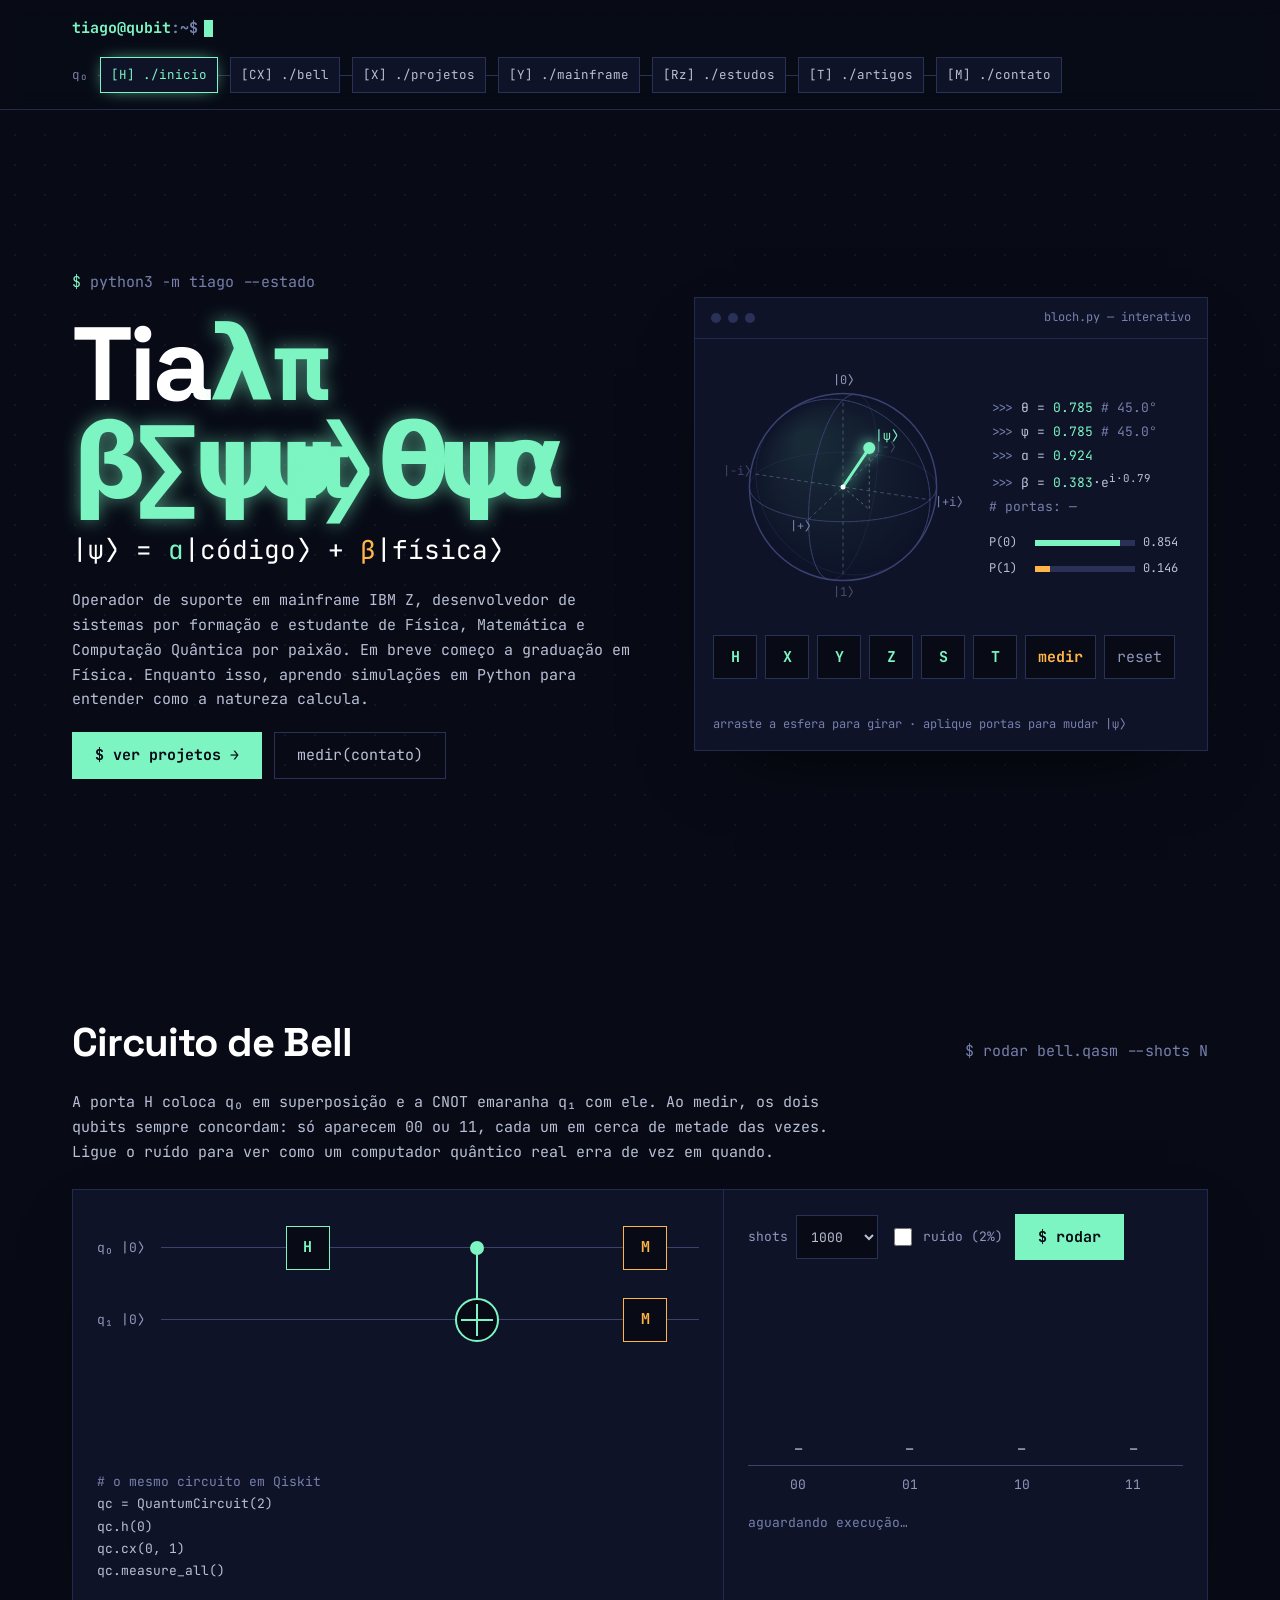
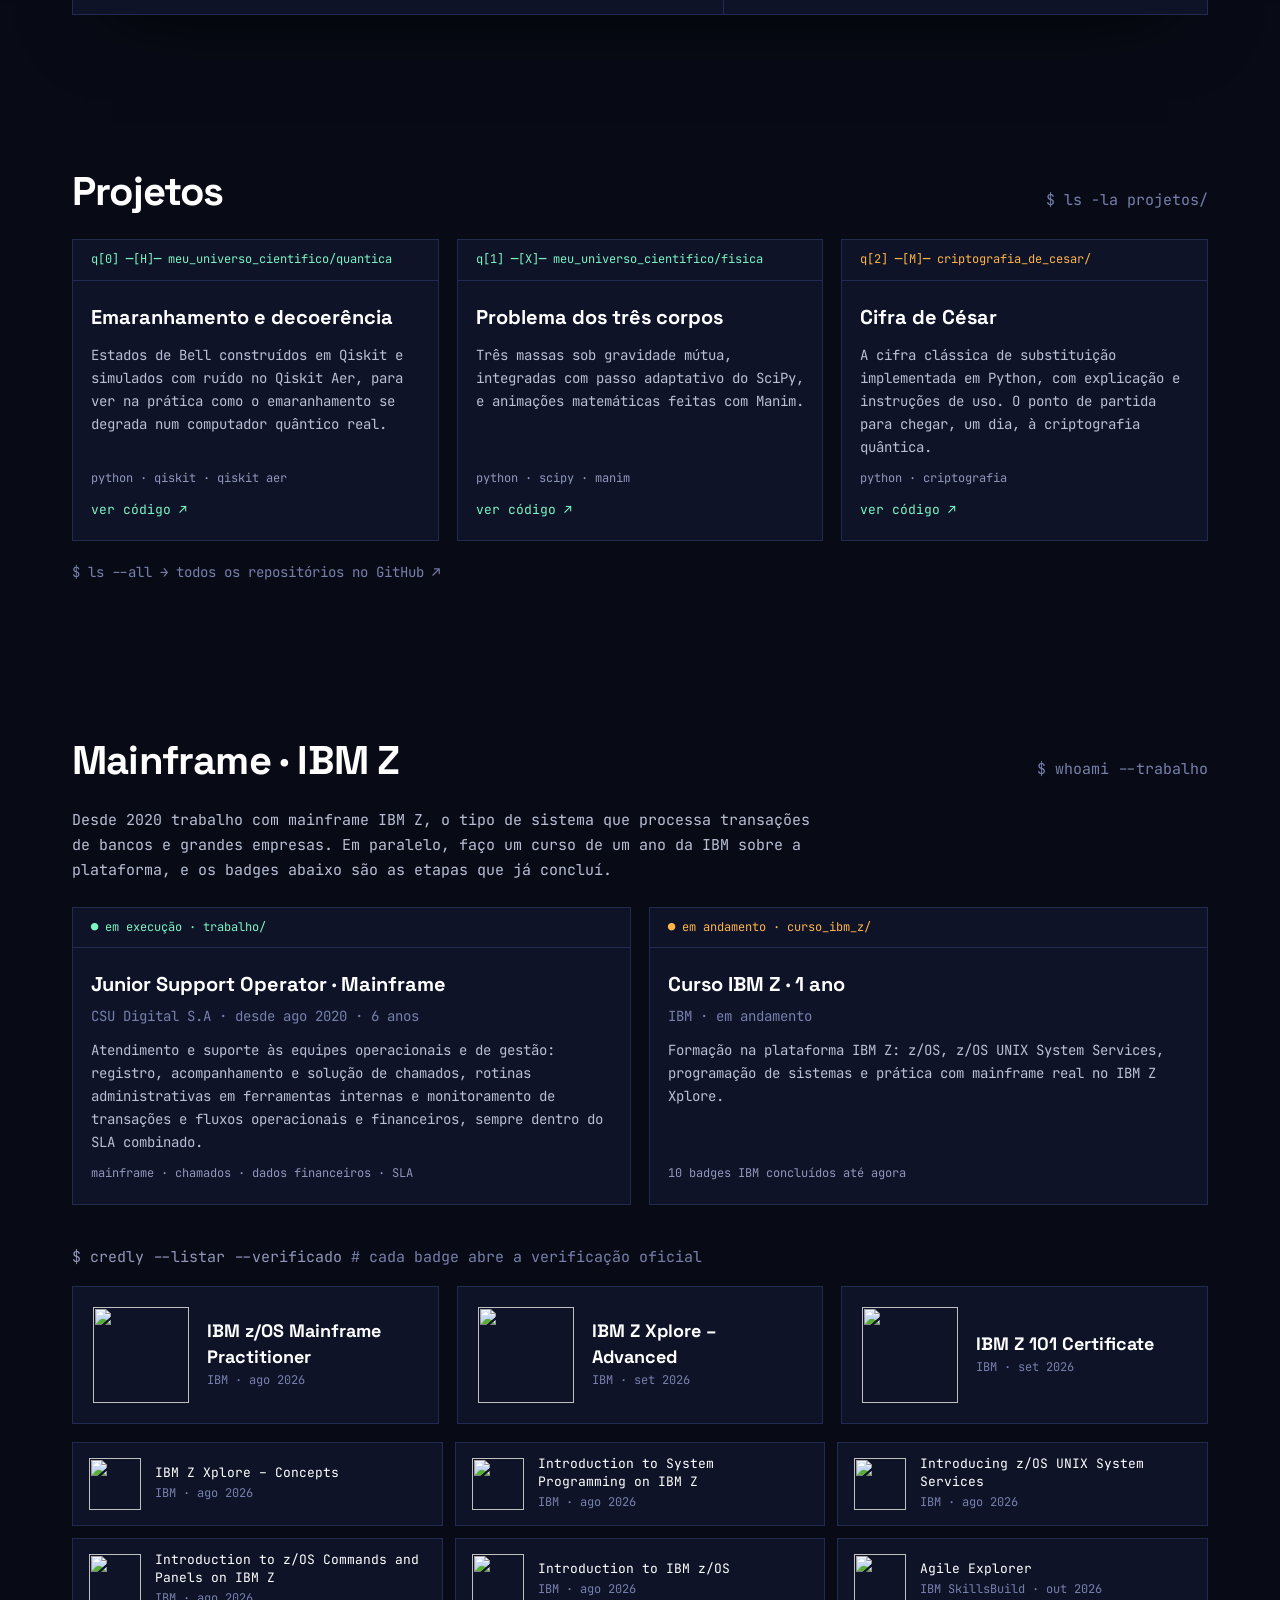
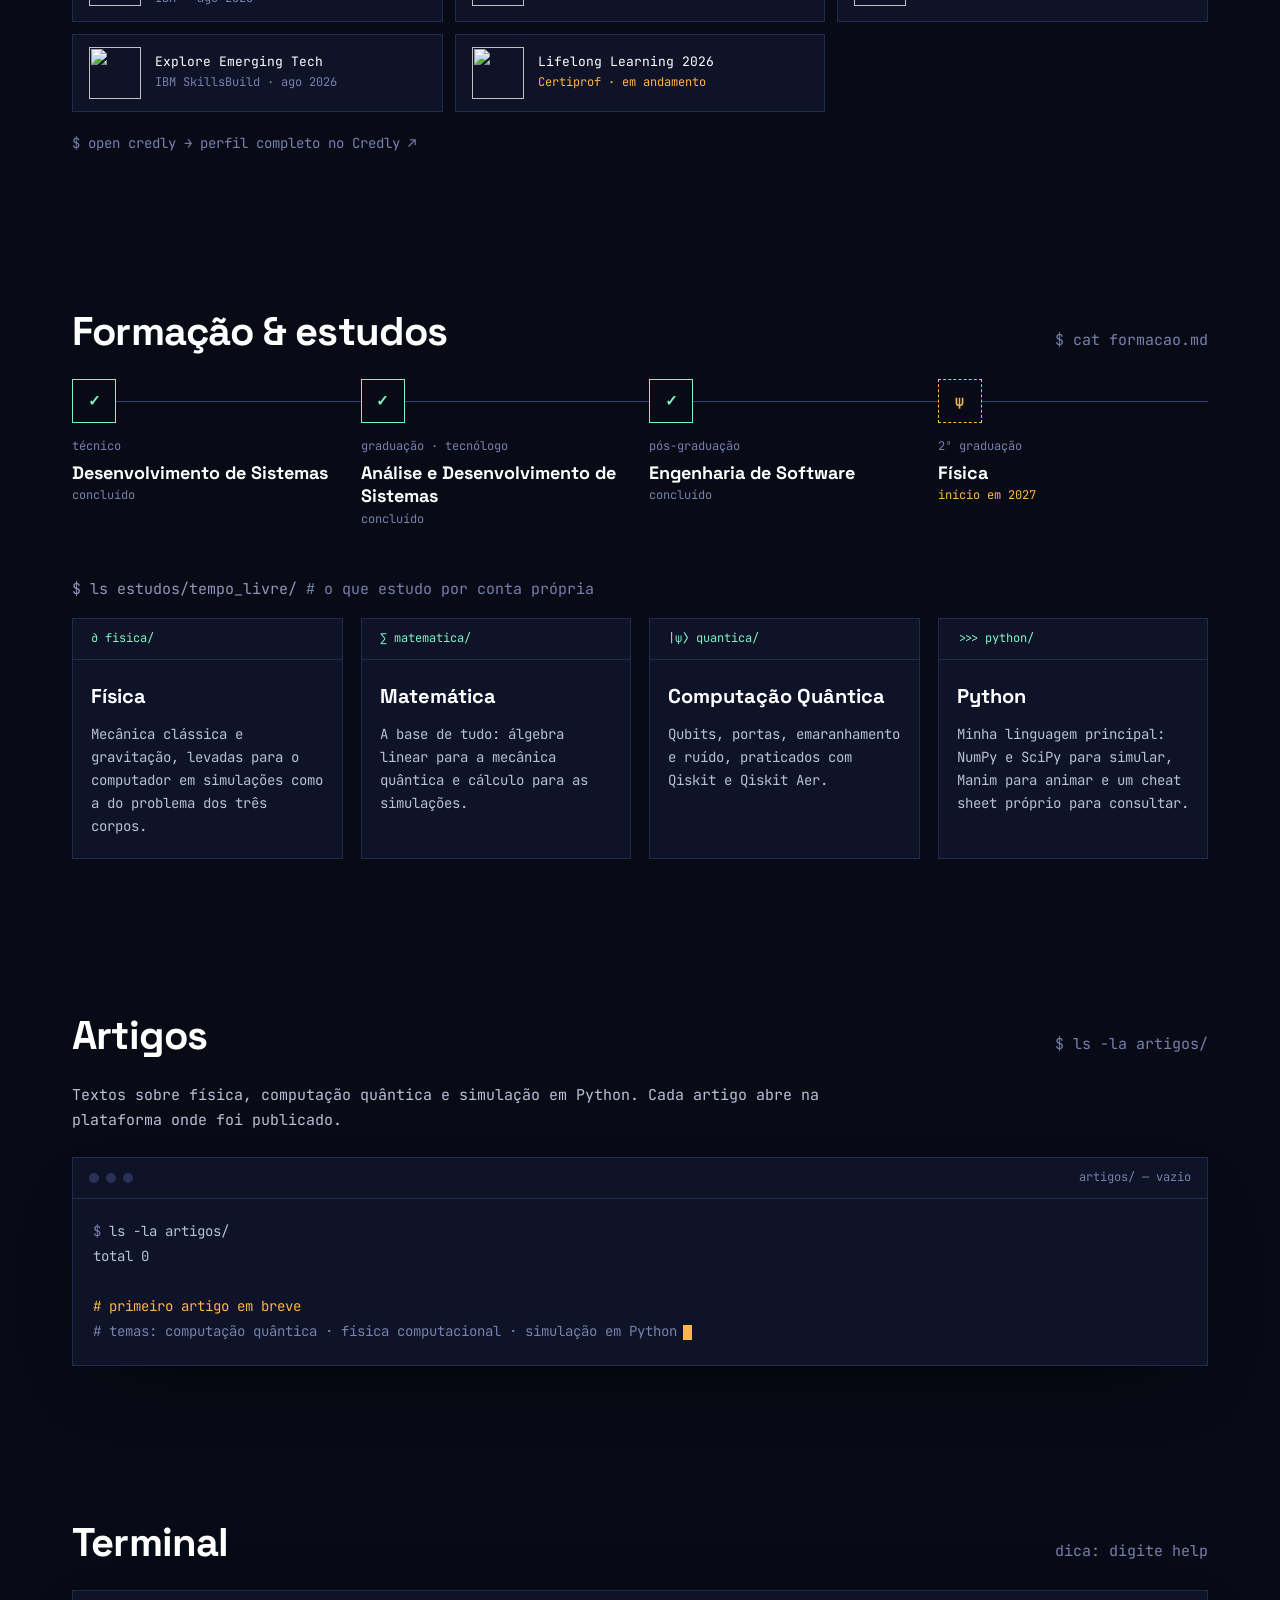
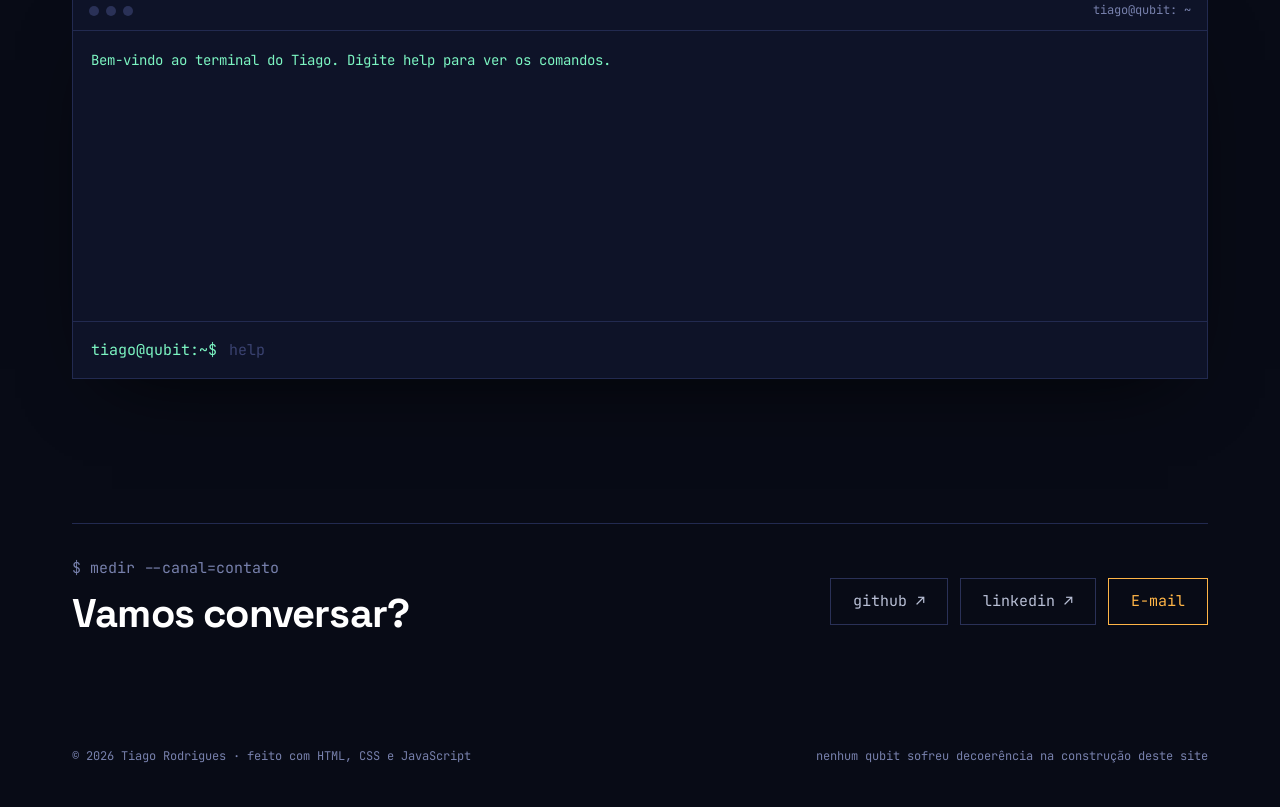
==== index.html @ 6ec6462e "Bagdge Agike Explorer" ====
<!doctype html>
<html lang="pt-BR">
<head>
  <meta charset="utf-8">
  <meta name="viewport" content="width=device-width, initial-scale=1">
  <title>Tiago Rodrigues · Programação × Física × Quântica</title>
  <meta name="description" content="Portfólio de Tiago Rodrigues: programador Python e estudante de Física, Matemática e Computação Quântica.">

  <!-- Ícone da aba do navegador (favicon), feito a partir de Tiago.jpeg -->
  <link rel="icon" type="image/png" sizes="32x32" href="img/icone-32.png">
  <link rel="icon" type="image/png" sizes="192x192" href="img/icone-192.png">
  <link rel="apple-touch-icon" href="img/icone-180.png">

  <!-- Fontes: JetBrains Mono (código) e Space Grotesk (títulos) -->
  <link rel="preconnect" href="https://fonts.googleapis.com">
  <link rel="preconnect" href="https://fonts.gstatic.com" crossorigin>
  <link href="https://fonts.googleapis.com/css2?family=JetBrains+Mono:wght@400;500;700&family=Space+Grotesk:wght@500;700&display=swap" rel="stylesheet">

  <!-- O "?v=5" força o navegador a baixar a versão nova. Suba o número (6, 7...) sempre que mudar o CSS ou algum .js -->
  <link rel="stylesheet" href="style.css?v=5">
</head>
<body>

  <!-- Fundo animado: uma grade de pontos que ondula perto do mouse (desenhado pelo script.js) -->
  <canvas id="fundo" aria-hidden="true"></canvas>

  <!-- ===================== TOPO ===================== -->
  <header class="topo">
    <div class="container topo-inner">
      <a href="#inicio" class="logo" aria-label="Tiago Rodrigues, voltar ao início">
        <span class="usuario">tiago@qubit</span><span class="caminho">:~$</span><span class="cursor" aria-hidden="true"></span>
      </a>

      <!-- O menu é um "fio de qubit" passando por portas quânticas -->
      <nav class="circuito-nav" aria-label="Navegação principal">
        <span class="fio-label" aria-hidden="true">q₀</span>
        <a href="#inicio" class="porta">[H] ./inicio</a>
        <a href="#bell" class="porta">[CX] ./bell</a>
        <a href="#projetos" class="porta">[X] ./projetos</a>
        <a href="#certificacoes" class="porta">[Y] ./mainframe</a>
        <a href="#estudos" class="porta">[Rz] ./estudos</a>
        <a href="#artigos" class="porta">[T] ./artigos</a>
        <a href="#contato" class="porta medida">[M] ./contato</a>
      </nav>
    </div>
  </header>

  <main>

    <!-- ===================== INÍCIO / SOBRE ===================== -->
    <section id="inicio" class="container hero">
      <div class="hero-texto">
        <p class="prompt"><span class="cifrao">$</span> <span id="digitando" data-texto="python3 -m tiago --estado"></span></p>

        <!-- O nome começa "em superposição" e colapsa no nome real.
             Para mudar o nome, troque o texto e o aria-label desta linha (pode ter mais de uma palavra). -->
        <h1 id="nome" class="nome" aria-label="Tiago Rodrigues">Tiago Rodrigues</h1>

        <p class="ket">|ψ⟩ = <span class="c1">α</span>|código⟩ + <span class="c2">β</span>|física⟩</p>

        <p class="intro">
          Operador de suporte em mainframe IBM Z, desenvolvedor de sistemas por formação e estudante
          de Física, Matemática e Computação Quântica por paixão. Em breve começo a graduação em Física.
          Enquanto isso, aprendo simulações em Python para entender como a natureza calcula.
        </p>

        <div class="acoes">
          <a class="btn btn-primario" href="#projetos">$ ver projetos →</a>
          <a class="btn" href="#contato">medir(contato)</a>
        </div>
      </div>

      <!-- Esfera de Bloch interativa -->
      <div class="janela bloch-janela">
        <div class="janela-barra">
          <div class="bolinhas" aria-hidden="true"><span></span><span></span><span></span></div>
          <span>bloch.py — interativo</span>
        </div>

        <div class="bloch-corpo">
          <canvas id="bloch" tabindex="0" role="img"
            aria-label="Esfera de Bloch interativa. Arraste ou use as setas do teclado para girar; use os botões abaixo para aplicar portas quânticas."></canvas>

          <div class="bloch-leitura">
            <pre id="bloch-saida" aria-live="polite"></pre>
            <div class="prob">
              <div class="prob-linha"><span>P(0)</span><div class="prob-barra"><i id="p0-barra"></i></div><span id="p0-txt">—</span></div>
              <div class="prob-linha"><span>P(1)</span><div class="prob-barra"><i id="p1-barra"></i></div><span id="p1-txt">—</span></div>
            </div>
          </div>
        </div>

        <div class="portas" role="group" aria-label="Aplicar porta quântica ao qubit">
          <button class="porta-btn" data-porta="H" title="Hadamard: cria superposição">H</button>
          <button class="porta-btn" data-porta="X" title="Pauli-X: inverte |0⟩ e |1⟩">X</button>
          <button class="porta-btn" data-porta="Y" title="Pauli-Y">Y</button>
          <button class="porta-btn" data-porta="Z" title="Pauli-Z: inverte a fase">Z</button>
          <button class="porta-btn" data-porta="S" title="Porta S: gira a fase em 90°">S</button>
          <button class="porta-btn" data-porta="T" title="Porta T: gira a fase em 45°">T</button>
          <button class="porta-btn medir" id="btn-medir" title="Medir: colapsa em |0⟩ ou |1⟩">medir</button>
          <button class="porta-btn reset" id="btn-reset" title="Voltar para |0⟩">reset</button>
        </div>
        <p class="colapso" id="bloch-colapso" aria-live="polite"></p>
        <p class="dica">arraste a esfera para girar · aplique portas para mudar |ψ⟩</p>
      </div>
    </section>

    <!-- ===================== CIRCUITO DE BELL ===================== -->
    <section id="bell" class="container secao revelar">
      <div class="secao-cabeca">
        <h2>Circuito de Bell</h2>
        <span class="comentario">$ rodar bell.qasm --shots N</span>
      </div>
      <p class="secao-intro">
        A porta H coloca q₀ em superposição e a CNOT emaranha q₁ com ele.
        Ao medir, os dois qubits sempre concordam: só aparecem 00 ou 11, cada um em cerca de metade das vezes.
        Ligue o ruído para ver como um computador quântico real erra de vez em quando.
      </p>

      <div class="janela bell-janela">
        <div class="bell-esq">
          <div class="circuito-scroll">
            <div class="circuito" id="circuito">
              <!-- Cada linha é um qubit. As colunas são: rótulo, fio, porta, fio, porta, fio, medida, fio -->
              <div class="fio">
                <span class="rotulo">q₀ |0⟩</span>
                <span class="linha"></span>
                <span class="gate" style="--t: .3s">H</span>
                <span class="linha"></span>
                <span class="controle" style="--t: .6s" aria-label="controle da CNOT"></span>
                <span class="linha"></span>
                <span class="gate medida" style="--t: .95s">M</span>
                <span class="linha"></span>
                <span class="pulso" aria-hidden="true"></span>
              </div>
              <div class="fio">
                <span class="rotulo">q₁ |0⟩</span>
                <span class="linha"></span>
                <span class="vazio"></span>
                <span class="linha"></span>
                <span class="alvo" style="--t: .6s" aria-label="alvo da CNOT"></span>
                <span class="linha"></span>
                <span class="gate medida" style="--t: .95s">M</span>
                <span class="linha"></span>
                <span class="pulso" aria-hidden="true"></span>
              </div>
            </div>
          </div>
          <pre class="codigo-mini"><span class="p"># o mesmo circuito em Qiskit</span>
qc = QuantumCircuit(2)
qc.h(0)
qc.cx(0, 1)
qc.measure_all()</pre>
        </div>

        <div class="bell-dir">
          <div class="controles">
            <label class="campo">shots
              <select id="shots">
                <option value="100">100</option>
                <option value="1000" selected>1000</option>
                <option value="10000">10000</option>
              </select>
            </label>
            <label class="campo check"><input type="checkbox" id="ruido"> ruído (2%)</label>
            <button id="rodar" class="btn btn-primario">$ rodar</button>
          </div>

          <div class="histograma" aria-label="Histograma dos resultados">
            <div class="barra" data-k="00"><span class="valor">—</span><div class="coluna"></div></div>
            <div class="barra erro" data-k="01"><span class="valor">—</span><div class="coluna"></div></div>
            <div class="barra erro" data-k="10"><span class="valor">—</span><div class="coluna"></div></div>
            <div class="barra" data-k="11"><span class="valor">—</span><div class="coluna"></div></div>
          </div>
          <div class="rotulos" aria-hidden="true"><span>00</span><span>01</span><span>10</span><span>11</span></div>

          <pre class="bell-saida" id="bell-saida" aria-live="polite"><span class="p">aguardando execução…</span></pre>
        </div>
      </div>
    </section>

    <!-- ===================== PROJETOS ===================== -->
    <section id="projetos" class="container secao revelar">
      <div class="secao-cabeca">
        <h2>Projetos</h2>
        <span class="comentario">$ ls -la projetos/</span>
      </div>

      <div class="grade">
        <article class="cartao">
          <div class="cartao-topo">q[0] ─[H]─ meu_universo_cientifico/quantica</div>
          <div class="cartao-corpo">
            <h3>Emaranhamento e decoerência</h3>
            <p>Estados de Bell construídos em Qiskit e simulados com ruído no Qiskit Aer, para ver na prática como o emaranhamento se degrada num computador quântico real.</p>
            <div class="tags">python · qiskit · qiskit aer</div>
            <a class="link-projeto" href="https://github.com/TiagoRodriguesskt/meu_universo_cientifico" target="_blank" rel="noopener">ver código ↗</a>
          </div>
        </article>
        <article class="cartao">
          <div class="cartao-topo">q[1] ─[X]─ meu_universo_cientifico/fisica</div>
          <div class="cartao-corpo">
            <h3>Problema dos três corpos</h3>
            <p>Três massas sob gravidade mútua, integradas com passo adaptativo do SciPy, e animações matemáticas feitas com Manim.</p>
            <div class="tags">python · scipy · manim</div>
            <a class="link-projeto" href="https://github.com/TiagoRodriguesskt/meu_universo_cientifico" target="_blank" rel="noopener">ver código ↗</a>
          </div>
        </article>
        <article class="cartao">
          <div class="cartao-topo medida">q[2] ─[M]─ criptografia_de_cesar/</div>
          <div class="cartao-corpo">
            <h3>Cifra de César</h3>
            <p>A cifra clássica de substituição implementada em Python, com explicação e instruções de uso. O ponto de partida para chegar, um dia, à criptografia quântica.</p>
            <div class="tags">python · criptografia</div>
            <a class="link-projeto" href="https://github.com/TiagoRodriguesskt/criptografia_de_cesar" target="_blank" rel="noopener">ver código ↗</a>
          </div>
        </article>
      </div>
      <p class="mais-projetos"><a href="https://github.com/TiagoRodriguesskt?tab=repositories" target="_blank" rel="noopener">$ ls --all  →  todos os repositórios no GitHub ↗</a></p>
    </section>

    <!-- ===================== MAINFRAME: TRABALHO, CURSO E CERTIFICAÇÕES ===================== -->
    <section id="certificacoes" class="container secao revelar">
      <div class="secao-cabeca">
        <h2>Mainframe · IBM Z</h2>
        <span class="comentario">$ whoami --trabalho</span>
      </div>
      <p class="secao-intro">
        Desde 2020 trabalho com mainframe IBM Z, o tipo de sistema que processa transações de bancos e grandes empresas.
        Em paralelo, faço um curso de um ano da IBM sobre a plataforma, e os badges abaixo são as etapas que já concluí.
      </p>

      <!-- Experiência atual e curso -->
      <div class="trabalho">
        <article class="cartao">
          <div class="cartao-topo">● em execução · trabalho/</div>
          <div class="cartao-corpo">
            <h3>Junior Support Operator · Mainframe</h3>
            <!-- O tempo de casa é calculado sozinho pelo script.js a partir de data-desde -->
            <p class="cert-info">CSU Digital S.A · desde ago 2020<span class="tempo-casa" data-desde="2020-08"></span></p>
            <p>Atendimento e suporte às equipes operacionais e de gestão: registro, acompanhamento e solução de chamados,
              rotinas administrativas em ferramentas internas e monitoramento de transações e fluxos operacionais e financeiros,
              sempre dentro do SLA combinado.</p>
            <div class="tags">mainframe · chamados · dados financeiros · SLA</div>
          </div>
        </article>
        <article class="cartao">
          <div class="cartao-topo medida">● em andamento · curso_ibm_z/</div>
          <div class="cartao-corpo">
            <h3>Curso IBM Z · 1 ano</h3>
            <p class="cert-info">IBM · em andamento</p>
            <p>Formação na plataforma IBM Z: z/OS, z/OS UNIX System Services, programação de sistemas e prática com mainframe real no IBM Z Xplore.</p>
            <div class="tags">10 badges IBM concluídos até agora</div>
          </div>
        </article>
      </div>

      <p class="subtitulo-certs">$ credly --listar --verificado <span class="p"># cada badge abre a verificação oficial</span></p>

      <!-- Os três principais, em destaque -->
      <div class="certs-destaque">
        <a class="cert cert-grande" href="https://www.credly.com/badges/74f652c9-28e4-44cb-8482-97cf418e15de" target="_blank" rel="noopener">
          <img src="https://images.credly.com/images/3c94ec71-118c-48c0-8ffd-58af4fb5bc12/IBM_Certificate_-_zOS_Mainframe_Practitioner.png" alt="" width="96" height="96" loading="lazy">
          <span class="cert-texto">
            <span class="cert-nome">IBM z/OS Mainframe Practitioner</span>
            <span class="cert-info">IBM · ago 2026</span>
          </span>
        </a>
        <a class="cert cert-grande" href="https://www.credly.com/badges/24d3e81d-91b2-4804-b36f-99b4ed5b8028" target="_blank" rel="noopener">
          <img src="https://images.credly.com/images/9dde9b48-6cec-4bc4-ab33-ffeac5c681c3/image.png" alt="" width="96" height="96" loading="lazy">
          <span class="cert-texto">
            <span class="cert-nome">IBM Z Xplore – Advanced</span>
            <span class="cert-info">IBM · set 2026</span>
          </span>
        </a>
        <a class="cert cert-grande" href="https://www.credly.com/badges/bd32d07b-ea5f-434b-98d3-a2bb422480fd" target="_blank" rel="noopener">
          <img src="https://images.credly.com/images/22acc75c-8099-4403-a558-89478ae937cc/IBM_20Z_20101_20Professional_20Certificate.png" alt="" width="96" height="96" loading="lazy">
          <span class="cert-texto">
            <span class="cert-nome">IBM Z 101 Certificate</span>
            <span class="cert-info">IBM · set 2026</span>
          </span>
        </a>
      </div>

      <!-- Os demais, em formato compacto -->
      <div class="certs-lista">
        <a class="cert" href="https://www.credly.com/badges/c353835b-0a8e-44a2-a3b6-5e7237c2a65e" target="_blank" rel="noopener">
          <img src="https://images.credly.com/images/0f3e4162-ab6b-457c-8c0d-835a14680666/image.png" alt="" width="52" height="52" loading="lazy">
          <span class="cert-texto"><span class="cert-nome">IBM Z Xplore – Concepts</span><span class="cert-info">IBM · ago 2026</span></span>
        </a>
        <a class="cert" href="https://www.credly.com/badges/bab742b8-7f63-4640-97d0-5e9502c3e470" target="_blank" rel="noopener">
          <img src="https://images.credly.com/images/067d8a35-4668-4f66-a6e2-e77ecb857da9/image.png" alt="" width="52" height="52" loading="lazy">
          <span class="cert-texto"><span class="cert-nome">Introduction to System Programming on IBM Z</span><span class="cert-info">IBM · ago 2026</span></span>
        </a>
        <a class="cert" href="https://www.credly.com/badges/ff859235-b513-46f2-9f09-2d1ff9b5d9d9" target="_blank" rel="noopener">
          <img src="https://images.credly.com/images/3b863758-8c39-4b26-8a84-12a958ae2ff4/image.png" alt="" width="52" height="52" loading="lazy">
          <span class="cert-texto"><span class="cert-nome">Introducing z/OS UNIX System Services</span><span class="cert-info">IBM · ago 2026</span></span>
        </a>
        <a class="cert" href="https://www.credly.com/badges/9561670a-125a-41cd-a893-30dd6046b777" target="_blank" rel="noopener">
          <img src="https://images.credly.com/images/c29eff7b-eeab-43f8-8ef7-d7943cf65dcd/image.png" alt="" width="52" height="52" loading="lazy">
          <span class="cert-texto"><span class="cert-nome">Introduction to z/OS Commands and Panels on IBM Z</span><span class="cert-info">IBM · ago 2026</span></span>
        </a>
        <a class="cert" href="https://www.credly.com/badges/2311e1ea-5290-42ce-a82a-d79654c05ae3" target="_blank" rel="noopener">
          <img src="https://images.credly.com/images/7bfcd4c3-3b81-41db-8396-12037b44fae7/image.png" alt="" width="52" height="52" loading="lazy">
          <span class="cert-texto"><span class="cert-nome">Introduction to IBM z/OS</span><span class="cert-info">IBM · ago 2026</span></span>
        </a>
        <a class="cert" href="https://www.credly.com/badges/55c95cf2-39e3-4d6a-9264-0392304298b8" target="_blank" rel="noopener">
          <img src="https://images.credly.com/images/3b7846e2-bdbd-4ed6-8543-182f47502190/image.png" alt="" width="52" height="52" loading="lazy">
          <span class="cert-texto"><span class="cert-nome">Agile Explorer</span><span class="cert-info">IBM SkillsBuild · out 2026</span></span>
        </a>
        <a class="cert" href="https://www.credly.com/badges/3806060d-910d-408a-9ab9-74109721594d" target="_blank" rel="noopener">
          <img src="https://images.credly.com/images/cfd8fce1-08b2-4d7b-97e1-f54a48adacaf/Explore_20Emerging_20Tech_201.png" alt="" width="52" height="52" loading="lazy">
          <span class="cert-texto"><span class="cert-nome">Explore Emerging Tech</span><span class="cert-info">IBM SkillsBuild · ago 2026</span></span>
        </a>
        <a class="cert" href="https://www.credly.com/badges/a676e343-b91a-4387-a344-15dd038f9f1b" target="_blank" rel="noopener">
          <img src="https://images.credly.com/images/5e2afabf-62f3-48ae-bbed-7e57c2e78c6a/blob" alt="" width="52" height="52" loading="lazy">
          <span class="cert-texto"><span class="cert-nome">Lifelong Learning 2026</span><span class="cert-info m">Certiprof · em andamento</span></span>
        </a>
      </div>

      <p class="mais-projetos"><a href="https://www.credly.com/users/tiago-r-c-goncalves" target="_blank" rel="noopener">$ open credly  →  perfil completo no Credly ↗</a></p>
    </section>

    <!-- ===================== ESTUDOS ===================== -->
    <section id="estudos" class="container secao revelar">
      <div class="secao-cabeca">
        <h2>Formação &amp; estudos</h2>
        <span class="comentario">$ cat formacao.md</span>
      </div>

      <!-- Linha do tempo da formação, desenhada como um fio de qubit -->
      <ol class="formacao">
        <li class="etapa">
          <span class="no" aria-hidden="true">✓</span>
          <span class="etapa-tipo">técnico</span>
          <h3>Desenvolvimento de Sistemas</h3>
          <p class="cert-info">concluído</p>
        </li>
        <li class="etapa">
          <span class="no" aria-hidden="true">✓</span>
          <span class="etapa-tipo">graduação · tecnólogo</span>
          <h3>Análise e Desenvolvimento de Sistemas</h3>
          <p class="cert-info">concluído</p>
        </li>
        <li class="etapa">
          <span class="no" aria-hidden="true">✓</span>
          <span class="etapa-tipo">pós-graduação</span>
          <h3>Engenharia de Software</h3>
          <p class="cert-info">concluído</p>
        </li>
        <li class="etapa futura">
          <span class="no" aria-hidden="true">ψ</span>
          <span class="etapa-tipo">2ª graduação</span>
          <h3>Física</h3>
          <p class="cert-info m">início em 2027</p>
        </li>
      </ol>

      <p class="subtitulo-certs">$ ls estudos/tempo_livre/ <span class="p"># o que estudo por conta própria</span></p>
      <div class="grade grade-4">
        <article class="cartao">
          <div class="cartao-topo">∂ fisica/</div>
          <div class="cartao-corpo">
            <h3>Física</h3>
            <p>Mecânica clássica e gravitação, levadas para o computador em simulações como a do problema dos três corpos.</p>
          </div>
        </article>
        <article class="cartao">
          <div class="cartao-topo">∑ matematica/</div>
          <div class="cartao-corpo">
            <h3>Matemática</h3>
            <p>A base de tudo: álgebra linear para a mecânica quântica e cálculo para as simulações.</p>
          </div>
        </article>
        <article class="cartao">
          <div class="cartao-topo">|ψ⟩ quantica/</div>
          <div class="cartao-corpo">
            <h3>Computação Quântica</h3>
            <p>Qubits, portas, emaranhamento e ruído, praticados com Qiskit e Qiskit Aer.</p>
          </div>
        </article>
        <article class="cartao">
          <div class="cartao-topo">&gt;&gt;&gt; python/</div>
          <div class="cartao-corpo">
            <h3>Python</h3>
            <p>Minha linguagem principal: NumPy e SciPy para simular, Manim para animar e um cheat sheet próprio para consultar.</p>
          </div>
        </article>
      </div>
    </section>

    <!-- ===================== ARTIGOS ===================== -->
    <!-- Os cartões são montados pelo script.js a partir da lista em artigos.js -->
    <section id="artigos" class="container secao revelar">
      <div class="secao-cabeca">
        <h2>Artigos</h2>
        <span class="comentario">$ ls -la artigos/</span>
      </div>
      <p class="secao-intro">
        Textos sobre física, computação quântica e simulação em Python.
        Cada artigo abre na plataforma onde foi publicado.
      </p>
      <div id="lista-artigos" class="artigos" aria-live="polite"></div>
      <p class="mais-projetos" id="perfil-academico" hidden></p>
    </section>

    <!-- ===================== TERMINAL (easter egg) ===================== -->
    <section id="terminal" class="container secao revelar">
      <div class="secao-cabeca">
        <h2>Terminal</h2>
        <span class="comentario">dica: digite help</span>
      </div>
      <div class="janela">
        <div class="janela-barra">
          <div class="bolinhas" aria-hidden="true"><span></span><span></span><span></span></div>
          <span>tiago@qubit: ~</span>
        </div>
        <div class="terminal-corpo" id="term-saida" aria-live="polite"></div>
        <form class="terminal-linha" id="term-form" autocomplete="off">
          <label for="term-entrada">tiago@qubit:~$</label>
          <input id="term-entrada" type="text" spellcheck="false" placeholder="help">
        </form>
      </div>
    </section>

    <!-- ===================== CONTATO ===================== -->
    <section id="contato" class="container secao revelar">
      <div class="contato">
        <div>
          <p class="comentario">$ medir --canal=contato</p>
          <h2>Vamos conversar?</h2>
        </div>
        <!-- Troque pelos seus links -->
        <div class="contato-links">
          <a class="btn" href="https://github.com/TiagoRodriguesskt" target="_blank" rel="noopener">github ↗</a>
          <a class="btn" href="https://www.linkedin.com/in/tiago-rodrigues-0b5417124/" target="_blank" rel="noopener">linkedin ↗</a>
          <a class="btn btn-medida" href="mailto:tiagorodriguesskt@gmail.com">E-mail</a>
        </div>
      </div>
    </section>
  </main>

  <footer class="container rodape">
    <span>© <span id="ano">2026</span> Tiago Rodrigues · feito com HTML, CSS e JavaScript</span>
    <span>nenhum qubit sofreu decoerência na construção deste site</span>
  </footer>

  <script src="artigos.js?v=5"></script>
  <script src="script.js?v=5"></script>
</body>
</html>
---- style.css ----
/* =========================================================
   Portfólio do Tiago — estilos
   1) variáveis   2) base         3) topo e menu
   4) início      5) janelas      6) esfera de Bloch
   7) Bell        8) cartões      9) terminal
   10) contato    11) animações   12) celular
   13) movimento reduzido
   ========================================================= */

/* ---------- 1) VARIÁVEIS: mude as cores do site todo aqui ---------- */
:root {
  --fundo: #080B16;
  --painel: #0E1328;
  --borda: #222A50;
  --fio: #2A3157;
  --fio-claro: #3A4270;
  --texto: #B9C0D6;
  --forte: #FFFFFF;
  --suave: #9097BA;
  --apagado: #7780AC;
  --a1: #7CF5C2;   /* cor do "código" */
  --a2: #FFB547;   /* cor da "medição" */
  --erro: #FF8FA3;

  --mono: 'JetBrains Mono', ui-monospace, SFMono-Regular, Menlo, monospace;
  --titulo: 'Space Grotesk', system-ui, sans-serif;
  --largura: 1200px;
}

/* ---------- 2) BASE ---------- */
*, *::before, *::after { box-sizing: border-box; }

html { scroll-behavior: smooth; }

body {
  margin: 0;
  background: var(--fundo);
  color: var(--texto);
  font-family: var(--mono);
  font-size: 15px;
  line-height: 1.65;
  -webkit-font-smoothing: antialiased;
}

a { color: inherit; }
::selection { background: var(--a1); color: var(--fundo); }
:focus-visible { outline: 2px solid var(--a1); outline-offset: 3px; }

/* O canvas do fundo fica atrás de tudo e não bloqueia cliques */
#fundo {
  position: fixed;
  inset: 0;
  width: 100%;
  height: 100%;
  z-index: -1;
  pointer-events: none;
}

.container {
  max-width: var(--largura);
  margin: 0 auto;
  padding-inline: 32px;
}

/* Compensa o topo fixo quando um link leva até uma seção */
section[id] { scroll-margin-top: 84px; }

.p { color: var(--apagado); }
.v { color: var(--a1); }
.m { color: var(--a2); }

/* ---------- 3) TOPO E MENU ---------- */
.topo {
  position: sticky;
  top: 0;
  z-index: 10;
  background: rgba(8, 11, 22, 0.82);
  backdrop-filter: blur(10px);
  -webkit-backdrop-filter: blur(10px);
  border-bottom: 1px solid var(--borda);
}

.topo-inner {
  display: flex;
  flex-wrap: wrap;
  justify-content: space-between;
  align-items: center;
  gap: 16px;
  padding-block: 16px;
}

.logo {
  display: flex;
  align-items: center;
  font-weight: 700;
  text-decoration: none;
}
.logo .usuario { color: var(--a1); }
.logo .caminho { color: var(--apagado); }

.cursor {
  display: inline-block;
  width: 9px;
  height: 1.15em;
  margin-left: 6px;
  background: var(--a1);
  animation: piscar-cursor 1.1s steps(1) infinite;
}

/* O "fio" do qubit passa por trás das portas */
.circuito-nav {
  position: relative;
  display: flex;
  flex-wrap: wrap;
  align-items: center;
  gap: 12px;
  font-size: 12.5px;
}
.circuito-nav::before {
  content: "";
  position: absolute;
  left: 26px;
  right: 0;
  top: 50%;
  height: 1px;
  background: var(--fio);
}
.fio-label { color: var(--apagado); }

.porta {
  position: relative;
  padding: 7px 10px;
  border: 1px solid var(--fio);
  background: var(--painel);
  text-decoration: none;
  transition: border-color .2s, color .2s, box-shadow .2s;
}
.porta:hover,
.porta.ativa {
  border-color: var(--a1);
  color: var(--a1);
  box-shadow: 0 0 18px -6px var(--a1);
}
.porta.medida:hover,
.porta.medida.ativa {
  border-color: var(--a2);
  color: var(--a2);
  box-shadow: 0 0 18px -6px var(--a2);
}

/* ---------- 4) INÍCIO ---------- */
.hero {
  display: flex;
  flex-wrap: wrap;
  align-items: center;
  gap: 48px;
  min-height: calc(100vh - 72px);
  padding-block: 64px;
}

.hero-texto {
  flex: 1 1 500px;
  min-width: 0;
  display: flex;
  flex-direction: column;
  gap: 20px;
}

.prompt {
  margin: 0;
  min-height: 1.65em;
  color: var(--apagado);
}
.prompt .cifrao { color: var(--a1); }

.nome {
  margin: 0;
  font-family: var(--titulo);
  font-size: clamp(54px, 8.5vw, 104px);
  line-height: .95;
  letter-spacing: -0.04em;
  color: var(--forte);
  cursor: default;
}
.nome .palavra { display: inline-block; white-space: nowrap; }
.nome .palavra span {
  display: inline-block;
  text-align: center;
  transition: color .15s;
}
.nome .instavel {
  color: var(--a1);
  text-shadow: 0 0 18px rgba(124, 245, 194, .55);
}

.ket {
  margin: 0;
  font-size: clamp(18px, 2.4vw, 26px);
  line-height: 1.4;
  color: var(--forte);
}
.ket .c1 { color: var(--a1); }
.ket .c2 { color: var(--a2); }

.intro { margin: 0; max-width: 560px; }

.acoes { display: flex; flex-wrap: wrap; gap: 12px; }

.btn {
  display: inline-flex;
  align-items: center;
  justify-content: center;
  min-height: 44px;
  padding: 10px 22px;
  font: inherit;
  color: var(--texto);
  background: transparent;
  border: 1px solid var(--fio);
  text-decoration: none;
  cursor: pointer;
  transition: transform .15s, box-shadow .2s, border-color .2s, color .2s;
}
.btn:hover { border-color: var(--a1); color: var(--forte); }

.btn-primario {
  background: var(--a1);
  border-color: var(--a1);
  color: var(--fundo);
  font-weight: 700;
}
.btn-primario:hover {
  color: var(--fundo);
  transform: translateY(-1px);
  box-shadow: 0 0 28px -6px var(--a1);
}
.btn-medida { color: var(--a2); border-color: var(--a2); }
.btn-medida:hover { color: var(--a2); border-color: var(--a2); box-shadow: 0 0 24px -8px var(--a2); }
.btn:disabled { opacity: .55; cursor: wait; transform: none; box-shadow: none; }

/* ---------- 5) JANELAS (estilo terminal) ---------- */
.janela {
  background: var(--painel);
  border: 1px solid var(--borda);
  box-shadow: 0 30px 80px -40px rgba(0, 0, 0, .9);
}

.janela-barra {
  display: flex;
  justify-content: space-between;
  align-items: center;
  gap: 12px;
  padding: 10px 16px;
  border-bottom: 1px solid var(--borda);
  font-size: 12px;
  color: var(--apagado);
}
.bolinhas { display: flex; gap: 7px; }
.bolinhas span { width: 10px; height: 10px; border-radius: 50%; background: var(--fio); }

/* ---------- 6) ESFERA DE BLOCH ---------- */
.bloch-janela { flex: 1 1 440px; min-width: 0; }

.bloch-corpo {
  display: flex;
  flex-wrap: wrap;
  align-items: center;
  gap: 16px;
  padding: 18px;
}

#bloch {
  flex: 0 0 auto;
  width: 260px;
  max-width: 100%;
  aspect-ratio: 1;
  cursor: grab;
  touch-action: none;
}
#bloch:active { cursor: grabbing; }

.bloch-leitura {
  flex: 1 1 190px;
  min-width: 0;
  display: flex;
  flex-direction: column;
  gap: 14px;
}
.bloch-leitura pre {
  margin: 0;
  font: inherit;
  font-size: 13px;
  line-height: 1.85;
  white-space: pre-wrap;
}

.prob { display: flex; flex-direction: column; gap: 6px; font-size: 12px; }
.prob-linha {
  display: grid;
  grid-template-columns: 38px 1fr 46px;
  align-items: center;
  gap: 8px;
}
.prob-barra { height: 6px; background: var(--fio); overflow: hidden; }
.prob-barra i { display: block; height: 100%; width: 0; background: var(--a1); }
.prob-linha:last-child .prob-barra i { background: var(--a2); }

.portas { display: flex; flex-wrap: wrap; gap: 8px; padding: 0 18px; }

.porta-btn {
  min-width: 44px;
  min-height: 44px;
  padding: 0 12px;
  font: inherit;
  font-weight: 700;
  color: var(--a1);
  background: var(--fundo);
  border: 1px solid var(--fio);
  cursor: pointer;
  transition: border-color .2s, box-shadow .2s, transform .1s;
}
.porta-btn:hover { border-color: currentColor; box-shadow: 0 0 16px -4px currentColor; }
.porta-btn:active { transform: scale(.95); }
.porta-btn.medir { color: var(--a2); }
.porta-btn.reset { color: var(--suave); font-weight: 400; }

.colapso {
  min-height: 1.65em;
  margin: 10px 18px 0;
  font-size: 13px;
  color: var(--a2);
  opacity: 0;
  transition: opacity .3s;
}
.colapso.mostrar { opacity: 1; }

.dica { margin: 4px 18px 16px; font-size: 12px; color: var(--apagado); }

/* ---------- 7) CIRCUITO DE BELL ---------- */
.secao { padding-block: 72px; }

.secao-cabeca {
  display: flex;
  flex-wrap: wrap;
  justify-content: space-between;
  align-items: baseline;
  gap: 12px;
  margin-bottom: 14px;
}
.secao h2 {
  margin: 0;
  font-family: var(--titulo);
  font-size: clamp(28px, 4vw, 40px);
  letter-spacing: -0.02em;
  color: var(--forte);
}
.comentario { margin: 0; color: var(--apagado); }
.secao-intro { margin: 0 0 24px; max-width: 760px; }

.bell-janela {
  display: grid;
  grid-template-columns: minmax(0, 1.35fr) minmax(0, 1fr);
}

.bell-esq {
  min-width: 0;
  display: flex;
  flex-direction: column;
  justify-content: space-between;
  gap: 28px;
  padding: 32px 24px;
  border-right: 1px solid var(--borda);
}

.circuito-scroll { overflow-x: auto; padding-block: 4px; }

.circuito {
  min-width: 500px;
  display: flex;
  flex-direction: column;
  gap: 28px;
}

/* Cada qubit é uma linha de grade: todas as colunas se alinham */
.fio {
  position: relative;
  display: grid;
  grid-template-columns: 64px 1fr 44px 1fr 44px 1fr 44px 32px;
  align-items: center;
}
.fio .linha { height: 1px; background: var(--fio-claro); }
.rotulo { font-size: 13px; color: var(--suave); }

.gate {
  position: relative;
  z-index: 1;
  width: 44px;
  height: 44px;
  display: flex;
  align-items: center;
  justify-content: center;
  font-weight: 700;
  color: var(--a1);
  background: var(--fundo);
  border: 1px solid var(--a1);
}
.gate.medida { color: var(--a2); border-color: var(--a2); }

/* Espaço vazio que ainda mostra o fio passando */
.vazio,
.controle {
  width: 44px;
  height: 44px;
  background: linear-gradient(var(--fio-claro), var(--fio-claro)) center / 100% 1px no-repeat;
}

/* Ponto de controle da CNOT, com a linha vertical descendo até o alvo */
.controle {
  position: relative;
  display: flex;
  align-items: center;
  justify-content: center;
}
.controle::before {
  content: "";
  width: 14px;
  height: 14px;
  border-radius: 50%;
  background: var(--a1);
}
.controle::after {
  content: "";
  position: absolute;
  left: 50%;
  top: 50%;
  width: 2px;
  height: 72px; /* metade da porta + espaço entre linhas + metade da porta */
  transform: translateX(-1px);
  background: var(--a1);
}

/* Alvo da CNOT: o símbolo ⊕ */
.alvo {
  position: relative;
  z-index: 1;
  width: 44px;
  height: 44px;
  border: 2px solid var(--a1);
  border-radius: 50%;
  background: var(--fundo);
}
.alvo::before,
.alvo::after { content: ""; position: absolute; background: var(--a1); }
.alvo::before { left: 50%; top: 4px; bottom: 4px; width: 2px; transform: translateX(-1px); }
.alvo::after { top: 50%; left: 4px; right: 4px; height: 2px; transform: translateY(-1px); }

/* Pulso de luz que percorre os fios quando o circuito roda */
.pulso {
  position: absolute;
  top: 50%;
  left: 64px;
  z-index: 2;
  width: 10px;
  height: 10px;
  margin-top: -5px;
  border-radius: 50%;
  background: var(--forte);
  box-shadow: 0 0 12px 3px var(--a1);
  opacity: 0;
  pointer-events: none;
}
.circuito.rodando .pulso { animation: viajar 1.2s cubic-bezier(.5, 0, .5, 1) forwards; }
.circuito.rodando .gate,
.circuito.rodando .alvo { animation: acender .5s ease var(--t, 0s); }
.circuito.rodando .gate.medida { animation-name: acender-medida; }

.codigo-mini {
  margin: 0;
  font: inherit;
  font-size: 13px;
  line-height: 1.7;
  color: var(--texto);
}

.bell-dir {
  min-width: 0;
  display: flex;
  flex-direction: column;
  gap: 16px;
  padding: 24px;
}

.controles { display: flex; flex-wrap: wrap; align-items: center; gap: 12px; }
.campo { display: flex; align-items: center; gap: 8px; font-size: 13px; color: var(--suave); }
.check { cursor: pointer; }
.check input { width: 18px; height: 18px; accent-color: var(--a2); cursor: pointer; }

select {
  min-height: 44px;
  padding: 0 10px;
  font: inherit;
  color: var(--texto);
  background: var(--fundo);
  border: 1px solid var(--fio);
}

.histograma {
  display: grid;
  grid-template-columns: repeat(4, minmax(0, 1fr));
  align-items: end;
  gap: 12px;
  height: 190px;
  border-bottom: 1px solid var(--fio-claro);
}
.barra {
  height: 100%;
  display: flex;
  flex-direction: column;
  justify-content: flex-end;
  align-items: center;
  gap: 6px;
}
.barra .valor { font-size: 12px; color: var(--forte); }
.barra .coluna {
  width: 100%;
  height: 0;
  background: var(--a2);
  box-shadow: 0 0 24px -8px var(--a2);
  transition: height .7s cubic-bezier(.2, .8, .2, 1);
}
.barra.erro .coluna { background: var(--erro); box-shadow: none; }

.rotulos {
  display: grid;
  grid-template-columns: repeat(4, minmax(0, 1fr));
  gap: 12px;
  margin-top: -8px;
  text-align: center;
  font-size: 13px;
  color: var(--suave);
}

.bell-saida {
  min-height: 6em;
  margin: 0;
  font: inherit;
  font-size: 13px;
  white-space: pre-wrap;
  word-break: break-word;
}

/* ---------- 8) CARTÕES (projetos e estudos) ---------- */
.grade {
  display: grid;
  grid-template-columns: repeat(3, minmax(0, 1fr));
  gap: 18px;
}
.grade-4 { grid-template-columns: repeat(4, minmax(0, 1fr)); }

.cartao {
  display: flex;
  flex-direction: column;
  background: var(--painel);
  border: 1px solid var(--borda);
  transition: transform .25s, border-color .25s, box-shadow .25s;
}
.cartao:hover {
  transform: translateY(-4px);
  border-color: var(--a1);
  box-shadow: 0 20px 44px -26px var(--a1);
}

.cartao-topo {
  padding: 10px 18px;
  border-bottom: 1px solid var(--borda);
  font-size: 12px;
  color: var(--a1);
}
.cartao-topo.medida { color: var(--a2); }

.cartao-corpo {
  flex: 1;
  display: flex;
  flex-direction: column;
  gap: 10px;
  padding: 20px 18px;
}
.cartao h3 { margin: 0; font-family: var(--titulo); font-size: 20px; color: var(--forte); }
.cartao p { margin: 0; font-size: 14px; }
.tags { margin-top: auto; font-size: 12px; color: var(--suave); }
.link-projeto { font-size: 13px; color: var(--a1); text-decoration: none; }
.link-projeto:hover { text-decoration: underline; }

.mais-projetos { margin: 20px 0 0; font-size: 14px; }
.mais-projetos a { color: var(--apagado); text-decoration: none; transition: color .2s; }
.mais-projetos a:hover { color: var(--a1); }

/* Formação: linha do tempo no estilo fio de qubit */
.formacao {
  position: relative;
  list-style: none;
  margin: 8px 0 48px;
  padding: 0;
  display: grid;
  grid-template-columns: repeat(4, minmax(0, 1fr));
  gap: 18px;
}
.formacao::before {
  content: "";
  position: absolute;
  left: 22px;
  right: 0;
  top: 22px;
  height: 1px;
  background: var(--fio-claro);
}
.etapa { position: relative; min-width: 0; }
.etapa .no {
  position: relative;
  z-index: 1;
  width: 44px;
  height: 44px;
  display: flex;
  align-items: center;
  justify-content: center;
  font-weight: 700;
  color: var(--a1);
  background: var(--fundo);
  border: 1px solid var(--a1);
}
.etapa-tipo { display: block; margin-top: 14px; font-size: 12px; color: var(--apagado); }
.etapa h3 { margin: 4px 0 2px; font-family: var(--titulo); font-size: 18px; line-height: 1.3; color: var(--forte); }
.etapa .cert-info { margin: 0; }

/* A próxima etapa ainda está "em superposição" */
.etapa.futura .no {
  color: var(--a2);
  border: 1px dashed var(--a2);
  animation: superposto 2.4s ease-in-out infinite;
}
@keyframes superposto {
  50% { box-shadow: 0 0 22px -2px var(--a2); }
}

/* Mainframe: trabalho e curso */
.trabalho {
  display: grid;
  grid-template-columns: repeat(2, minmax(0, 1fr));
  gap: 18px;
  margin-bottom: 40px;
}
.trabalho .cartao-corpo .cert-info { margin-top: -6px; }
.subtitulo-certs { margin: 0 0 16px; color: var(--suave); }

/* Certificações */
.certs-destaque {
  display: grid;
  grid-template-columns: repeat(3, minmax(0, 1fr));
  gap: 18px;
  margin-bottom: 18px;
}
.certs-lista {
  display: grid;
  grid-template-columns: repeat(auto-fill, minmax(280px, 1fr));
  gap: 12px;
}

.cert {
  display: flex;
  align-items: center;
  gap: 14px;
  padding: 12px 16px;
  background: var(--painel);
  border: 1px solid var(--borda);
  text-decoration: none;
  transition: transform .25s, border-color .25s, box-shadow .25s;
}
.cert:hover {
  transform: translateY(-3px);
  border-color: var(--a2);
  box-shadow: 0 18px 40px -26px var(--a2);
}
.cert img { flex: 0 0 auto; width: 52px; height: 52px; object-fit: contain; }
.cert-texto { min-width: 0; display: flex; flex-direction: column; gap: 2px; }
.cert-nome { font-size: 13px; line-height: 1.4; color: var(--forte); }
.cert-info { font-size: 12px; color: var(--apagado); }
.cert-info.m { color: var(--a2); }

.cert-grande { padding: 20px; gap: 18px; }
.cert-grande img { width: 96px; height: 96px; }
.cert-grande .cert-nome { font-family: var(--titulo); font-size: 18px; font-weight: 700; }

/* Artigos: uma lista no estilo índice de revista científica */
.artigos { display: flex; flex-direction: column; gap: 12px; }

.artigo {
  display: grid;
  grid-template-columns: 64px minmax(0, 1fr);
  gap: 20px;
  padding: 22px 24px;
  background: var(--painel);
  border: 1px solid var(--borda);
  text-decoration: none;
  transition: transform .25s, border-color .25s, box-shadow .25s;
}
.artigo:hover {
  transform: translateX(4px);
  border-color: var(--a1);
  box-shadow: 0 18px 40px -26px var(--a1);
}
.artigo-num {
  font-family: var(--titulo);
  font-size: 32px;
  font-weight: 700;
  line-height: 1;
  color: var(--fio-claro);
  transition: color .25s;
}
.artigo:hover .artigo-num { color: var(--a1); }
.artigo-corpo { min-width: 0; display: flex; flex-direction: column; gap: 6px; }
.artigo-meta { font-size: 12px; color: var(--apagado); }
.artigo h3 { margin: 0; font-family: var(--titulo); font-size: 21px; line-height: 1.3; color: var(--forte); }
.artigo p { margin: 0; font-size: 14px; max-width: 760px; }
.artigo .tags { margin-top: 2px; }
.artigo-link { margin-top: 4px; font-size: 13px; color: var(--a1); }

/* Enquanto não há artigos */
.artigos-vazio-corpo {
  margin: 0;
  padding: 20px;
  font: inherit;
  font-size: 14px;
  line-height: 1.8;
  white-space: pre-wrap;
}
.cursor-bloco {
  display: inline-block;
  width: 9px;
  height: 1.1em;
  margin-left: 6px;
  vertical-align: text-bottom;
  background: var(--a2);
  animation: piscar-cursor 1.1s steps(1) infinite;
}

@media (max-width: 560px) {
  .artigo { grid-template-columns: 1fr; gap: 8px; padding: 18px; }
  .artigo-num { font-size: 22px; }
}

/* ---------- 9) TERMINAL ---------- */
.terminal-corpo {
  height: 290px;
  overflow-y: auto;
  padding: 18px;
  font-size: 14px;
  white-space: pre-wrap;
  word-break: break-word;
}
.terminal-corpo .cmd { color: var(--forte); }
.terminal-corpo .ok { color: var(--a1); }
.terminal-corpo .med { color: var(--a2); }
.terminal-corpo .erro { color: var(--erro); }

.terminal-linha {
  display: flex;
  align-items: center;
  gap: 10px;
  padding: 10px 18px;
  border-top: 1px solid var(--borda);
}
.terminal-linha:focus-within { box-shadow: inset 0 0 0 1px var(--a1); }
.terminal-linha label { white-space: nowrap; color: var(--a1); }
.terminal-linha input {
  flex: 1;
  min-width: 0;
  min-height: 36px;
  font: inherit;
  color: var(--forte);
  background: transparent;
  border: 0;
  outline: none;
  caret-color: var(--a1);
}
.terminal-linha input::placeholder { color: var(--fio-claro); }

/* ---------- 10) CONTATO E RODAPÉ ---------- */
.contato {
  display: flex;
  flex-wrap: wrap;
  justify-content: space-between;
  align-items: center;
  gap: 24px;
  padding-top: 32px;
  border-top: 1px solid var(--borda);
}
.contato-links { display: flex; flex-wrap: wrap; gap: 12px; }

.rodape {
  display: flex;
  flex-wrap: wrap;
  justify-content: space-between;
  gap: 12px;
  padding-block: 28px 40px;
  font-size: 12px;
  color: var(--apagado);
}

/* ---------- 11) ANIMAÇÕES ---------- */
@keyframes piscar-cursor { 50% { opacity: 0; } }

@keyframes viajar {
  0%   { left: 64px; opacity: 0; }
  8%   { opacity: 1; }
  92%  { opacity: 1; }
  100% { left: calc(100% - 16px); opacity: 0; }
}

@keyframes acender {
  50% { box-shadow: 0 0 24px 2px var(--a1); background: #10263A; }
}
@keyframes acender-medida {
  50% { box-shadow: 0 0 24px 2px var(--a2); background: #2A2210; }
}

/* Seções aparecem suavemente ao rolar (só quando o JavaScript está ativo) */
.js .revelar {
  opacity: 0;
  transform: translateY(24px);
  transition: opacity .7s ease, transform .7s ease;
}
.js .revelar.visivel { opacity: 1; transform: none; }

/* ---------- 12) CELULAR E TELAS MÉDIAS ---------- */
@media (max-width: 960px) {
  .bell-janela { grid-template-columns: 1fr; }
  .bell-esq { border-right: 0; border-bottom: 1px solid var(--borda); }
  .grade { grid-template-columns: repeat(2, minmax(0, 1fr)); }
  .grade-4 { grid-template-columns: repeat(2, minmax(0, 1fr)); }
  .formacao { grid-template-columns: repeat(2, minmax(0, 1fr)); row-gap: 32px; }
  .formacao::before { display: none; }
  .certs-destaque { grid-template-columns: 1fr; }
  .trabalho { grid-template-columns: 1fr; }
}

@media (max-width: 720px) {
  .container { padding-inline: 16px; }
  .topo { position: static; }   /* no celular o menu ocupa muito espaço para ficar fixo */
  .circuito-nav { gap: 8px; }
  .circuito-nav::before, .fio-label { display: none; }
  .hero { min-height: auto; padding-block: 40px; gap: 36px; }
  .secao { padding-block: 52px; }
  #bloch { width: 100%; max-width: 320px; margin-inline: auto; }

  /* No celular a linha do tempo fica na vertical */
  .formacao { grid-template-columns: 1fr; gap: 24px; }
  .formacao::before { display: block; left: 22px; right: auto; top: 22px; bottom: 22px; width: 1px; height: auto; }
  .etapa { padding-left: 64px; min-height: 44px; }
  .etapa .no { position: absolute; left: 0; top: 0; }
  .etapa-tipo { margin-top: 0; }
}

@media (max-width: 560px) {
  .grade, .grade-4 { grid-template-columns: 1fr; }
  .terminal-linha label { display: none; }
}

/* ---------- 13) MOVIMENTO REDUZIDO ---------- */
@media (prefers-reduced-motion: reduce) {
  html { scroll-behavior: auto; }
  *, *::before, *::after {
    animation-duration: .01ms !important;
    animation-iteration-count: 1 !important;
    transition-duration: .01ms !important;
  }
  .js .revelar { opacity: 1; transform: none; }
}
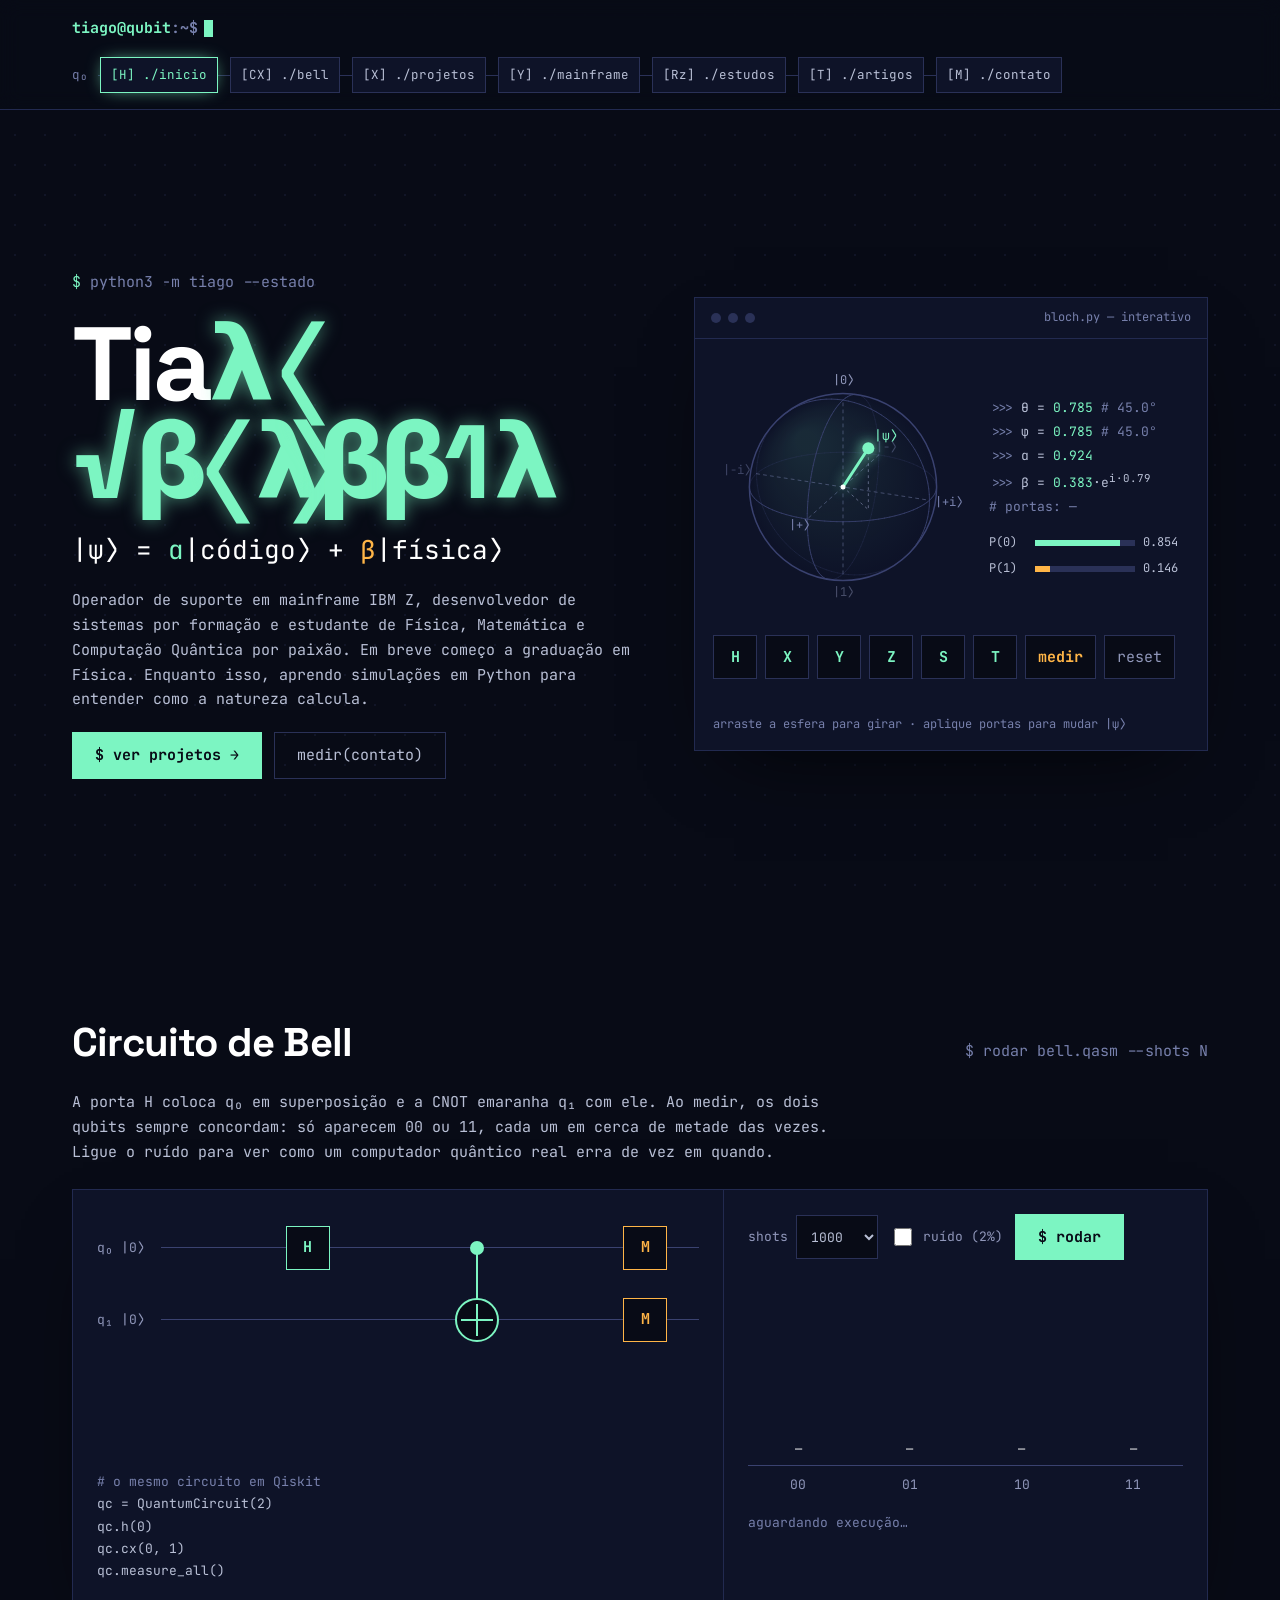
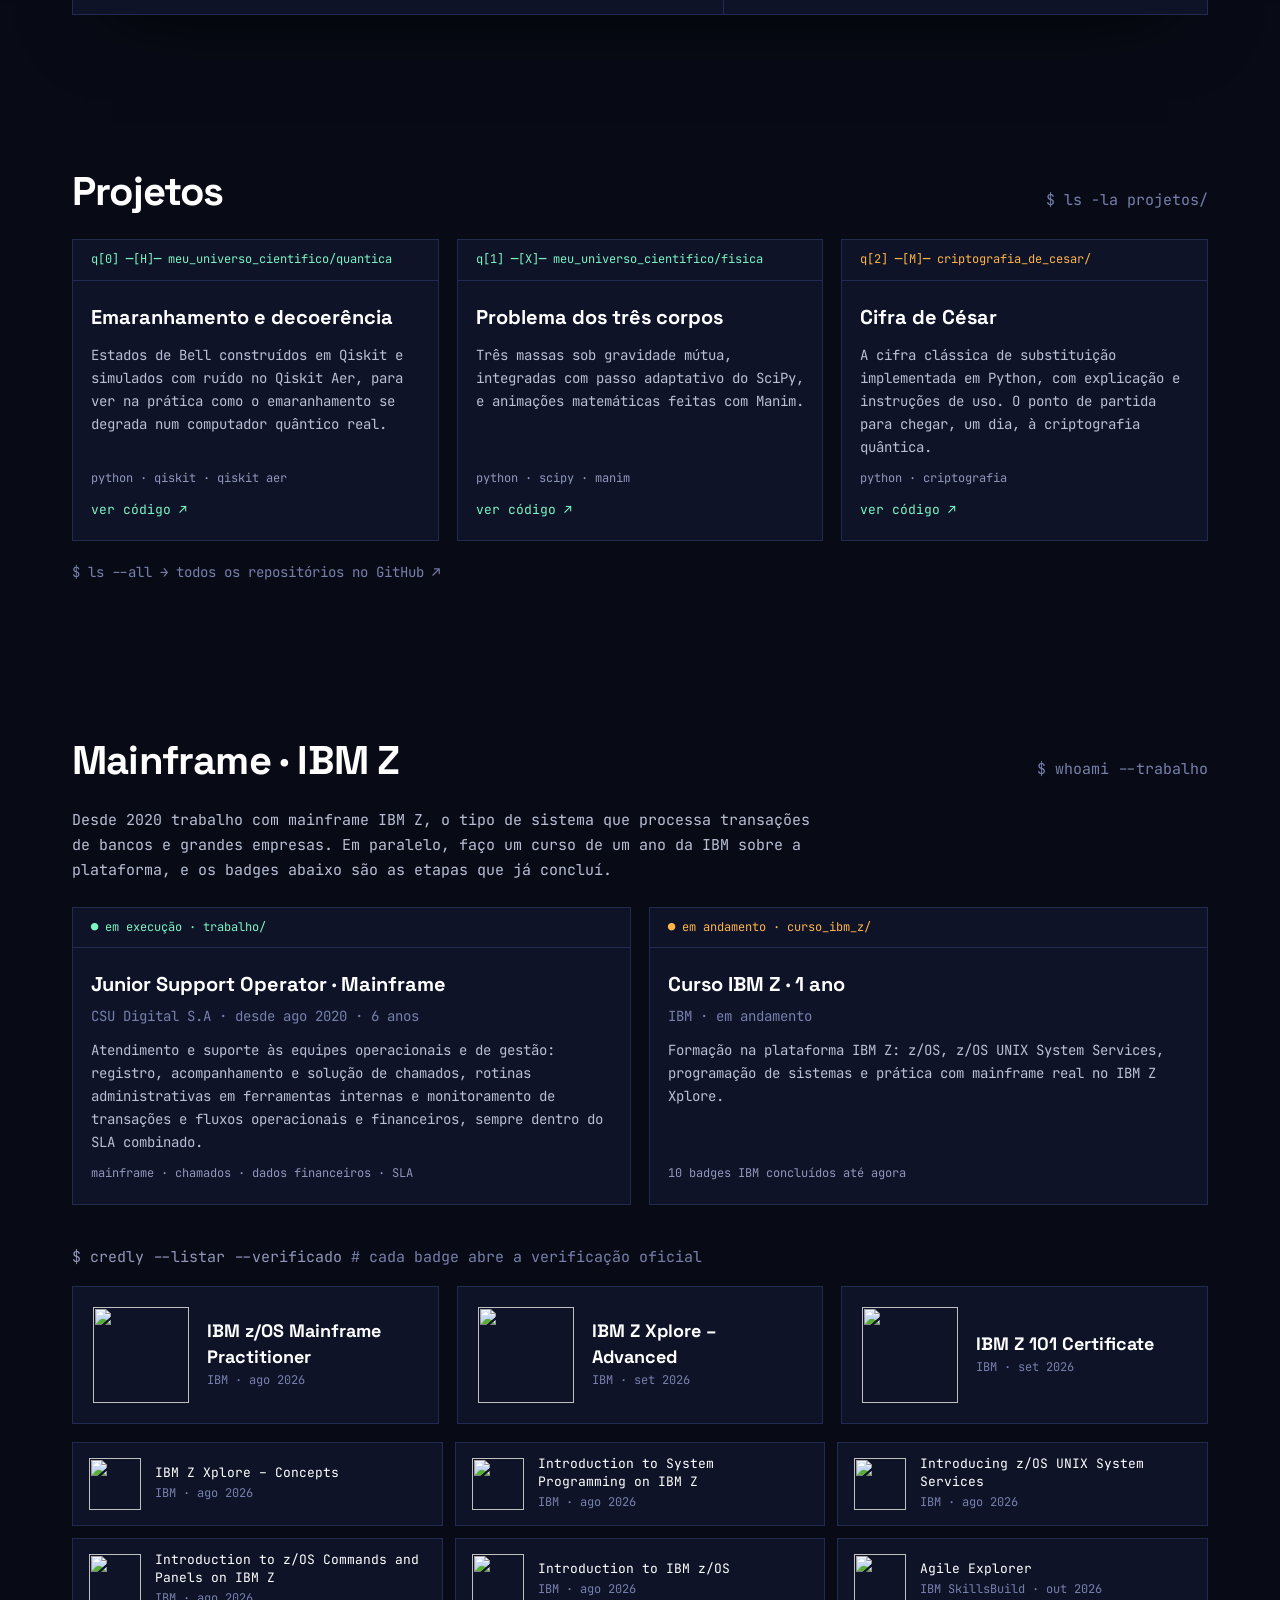
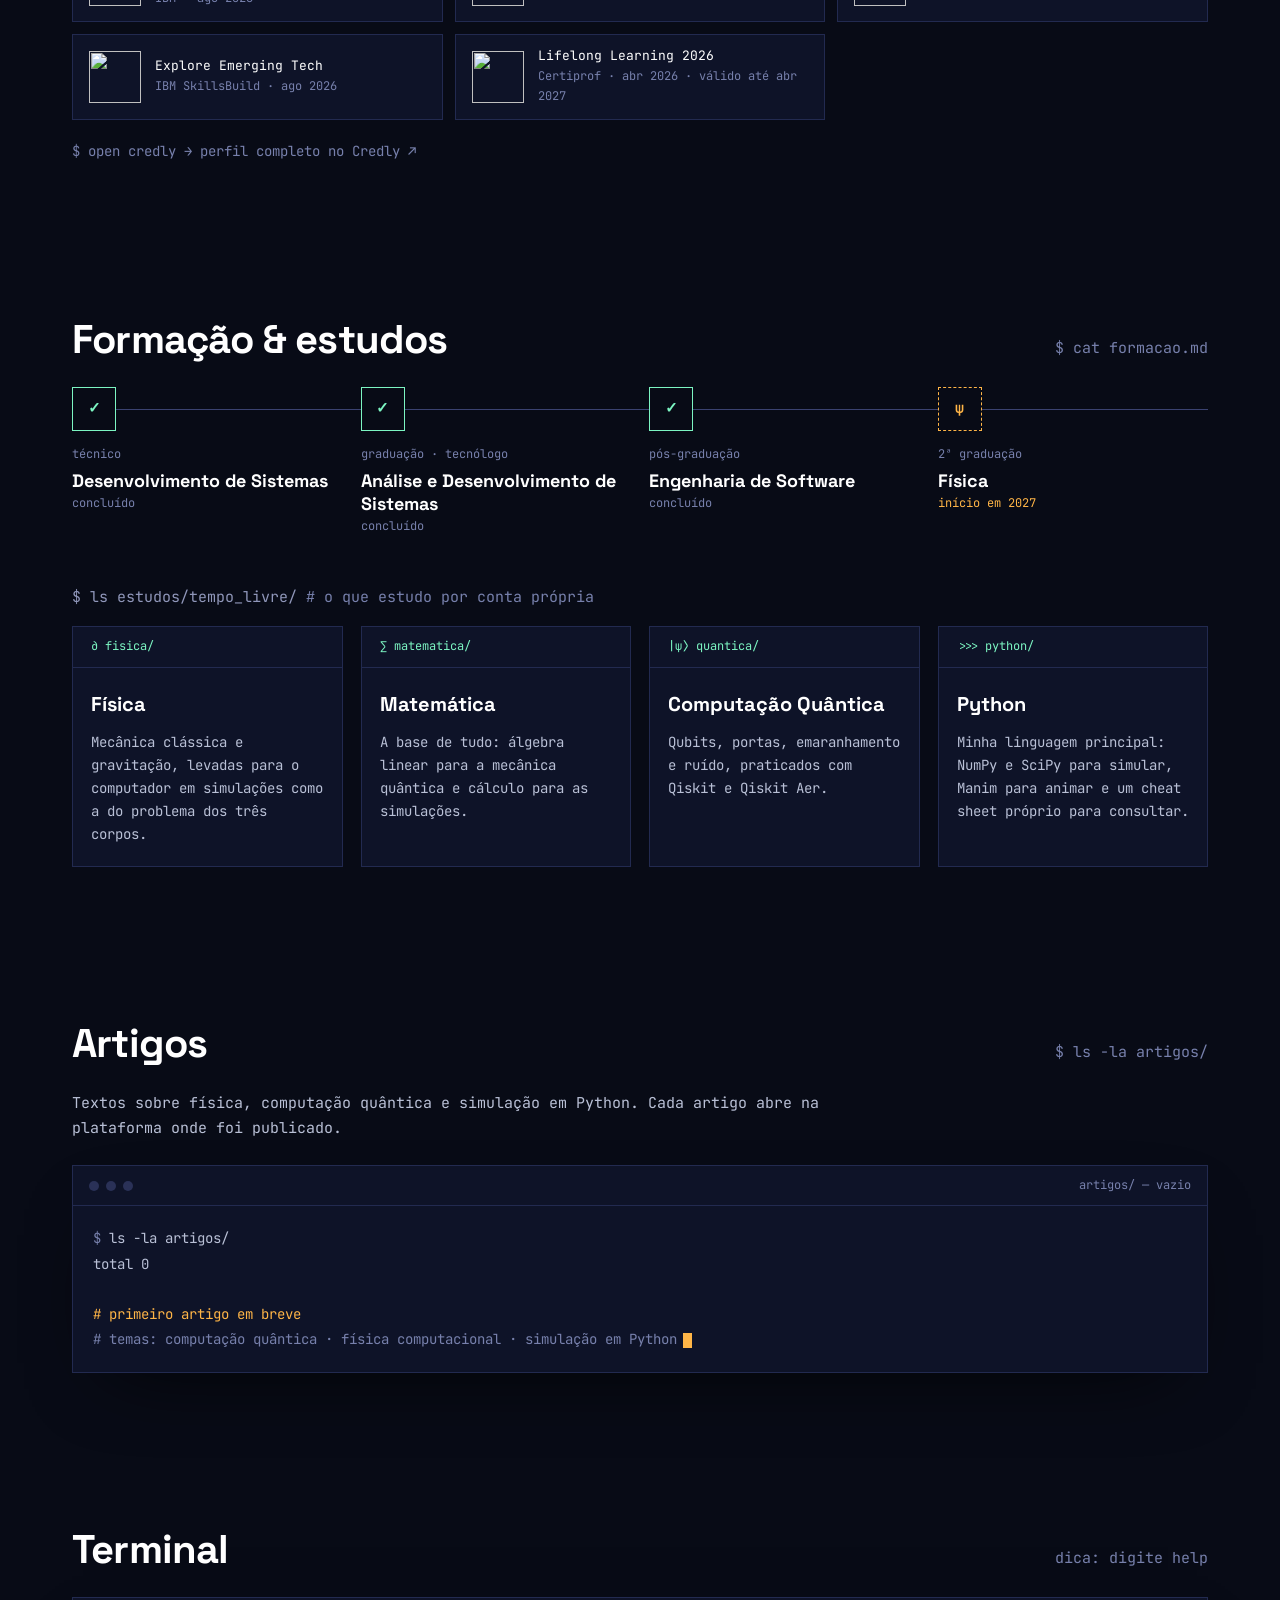
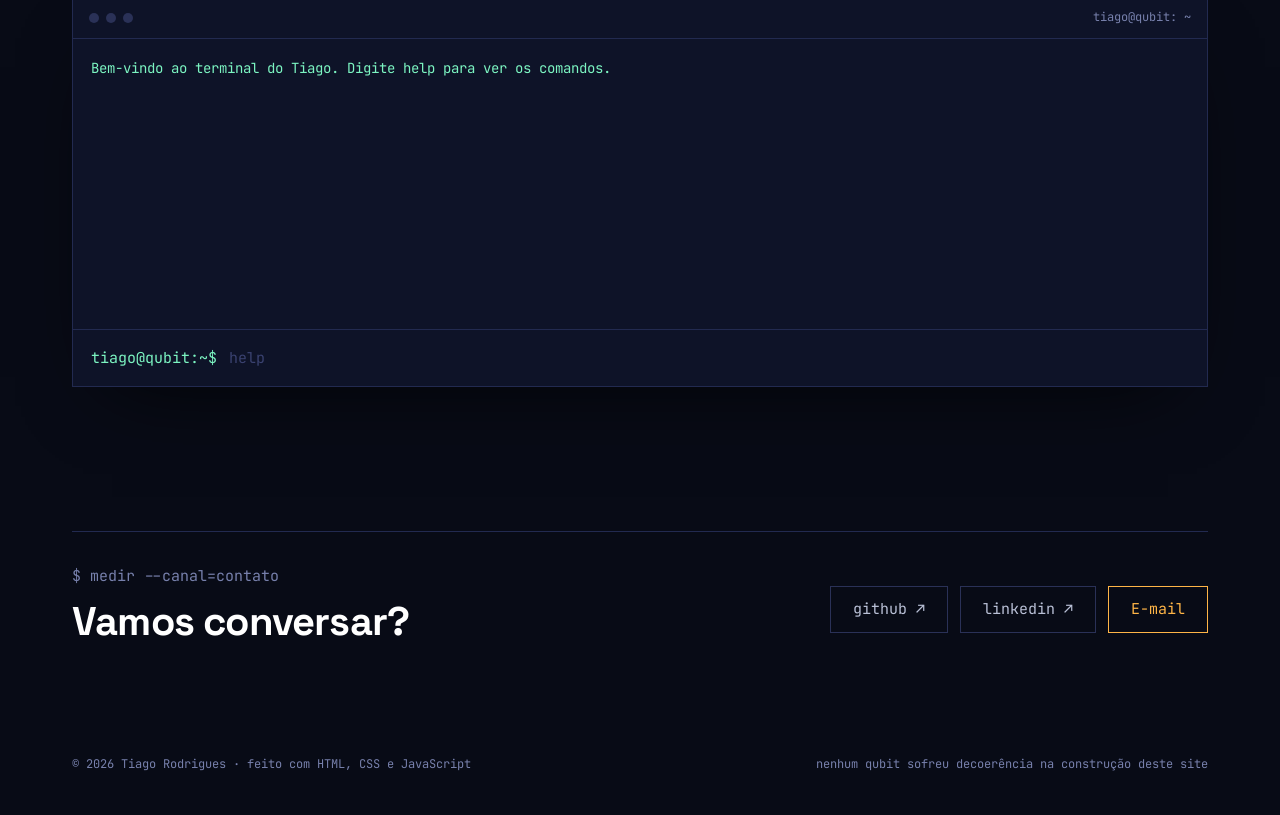
==== commit b7a95835: "Badge" ====
--- a/index.html
+++ b/index.html
@@ -16,8 +16,8 @@
   <link rel="preconnect" href="https://fonts.gstatic.com" crossorigin>
   <link href="https://fonts.googleapis.com/css2?family=JetBrains+Mono:wght@400;500;700&family=Space+Grotesk:wght@500;700&display=swap" rel="stylesheet">
 
-  <!-- O "?v=5" força o navegador a baixar a versão nova. Suba o número (6, 7...) sempre que mudar o CSS ou algum .js -->
-  <link rel="stylesheet" href="style.css?v=5">
+  <!-- O "?v=6" força o navegador a baixar a versão nova. Suba o número (7, 8...) sempre que mudar o CSS ou algum .js -->
+  <link rel="stylesheet" href="style.css?v=6">
 </head>
 <body>
 
@@ -313,7 +313,7 @@
         </a>
         <a class="cert" href="https://www.credly.com/badges/a676e343-b91a-4387-a344-15dd038f9f1b" target="_blank" rel="noopener">
           <img src="https://images.credly.com/images/5e2afabf-62f3-48ae-bbed-7e57c2e78c6a/blob" alt="" width="52" height="52" loading="lazy">
-          <span class="cert-texto"><span class="cert-nome">Lifelong Learning 2026</span><span class="cert-info m">Certiprof · em andamento</span></span>
+          <span class="cert-texto"><span class="cert-nome">Lifelong Learning 2026</span><span class="cert-info">Certiprof · abr 2026 · válido até abr 2027</span></span>
         </a>
       </div>
 
@@ -444,7 +444,7 @@
     <span>nenhum qubit sofreu decoerência na construção deste site</span>
   </footer>
 
-  <script src="artigos.js?v=5"></script>
-  <script src="script.js?v=5"></script>
+  <script src="artigos.js?v=6"></script>
+  <script src="script.js?v=6"></script>
 </body>
 </html>
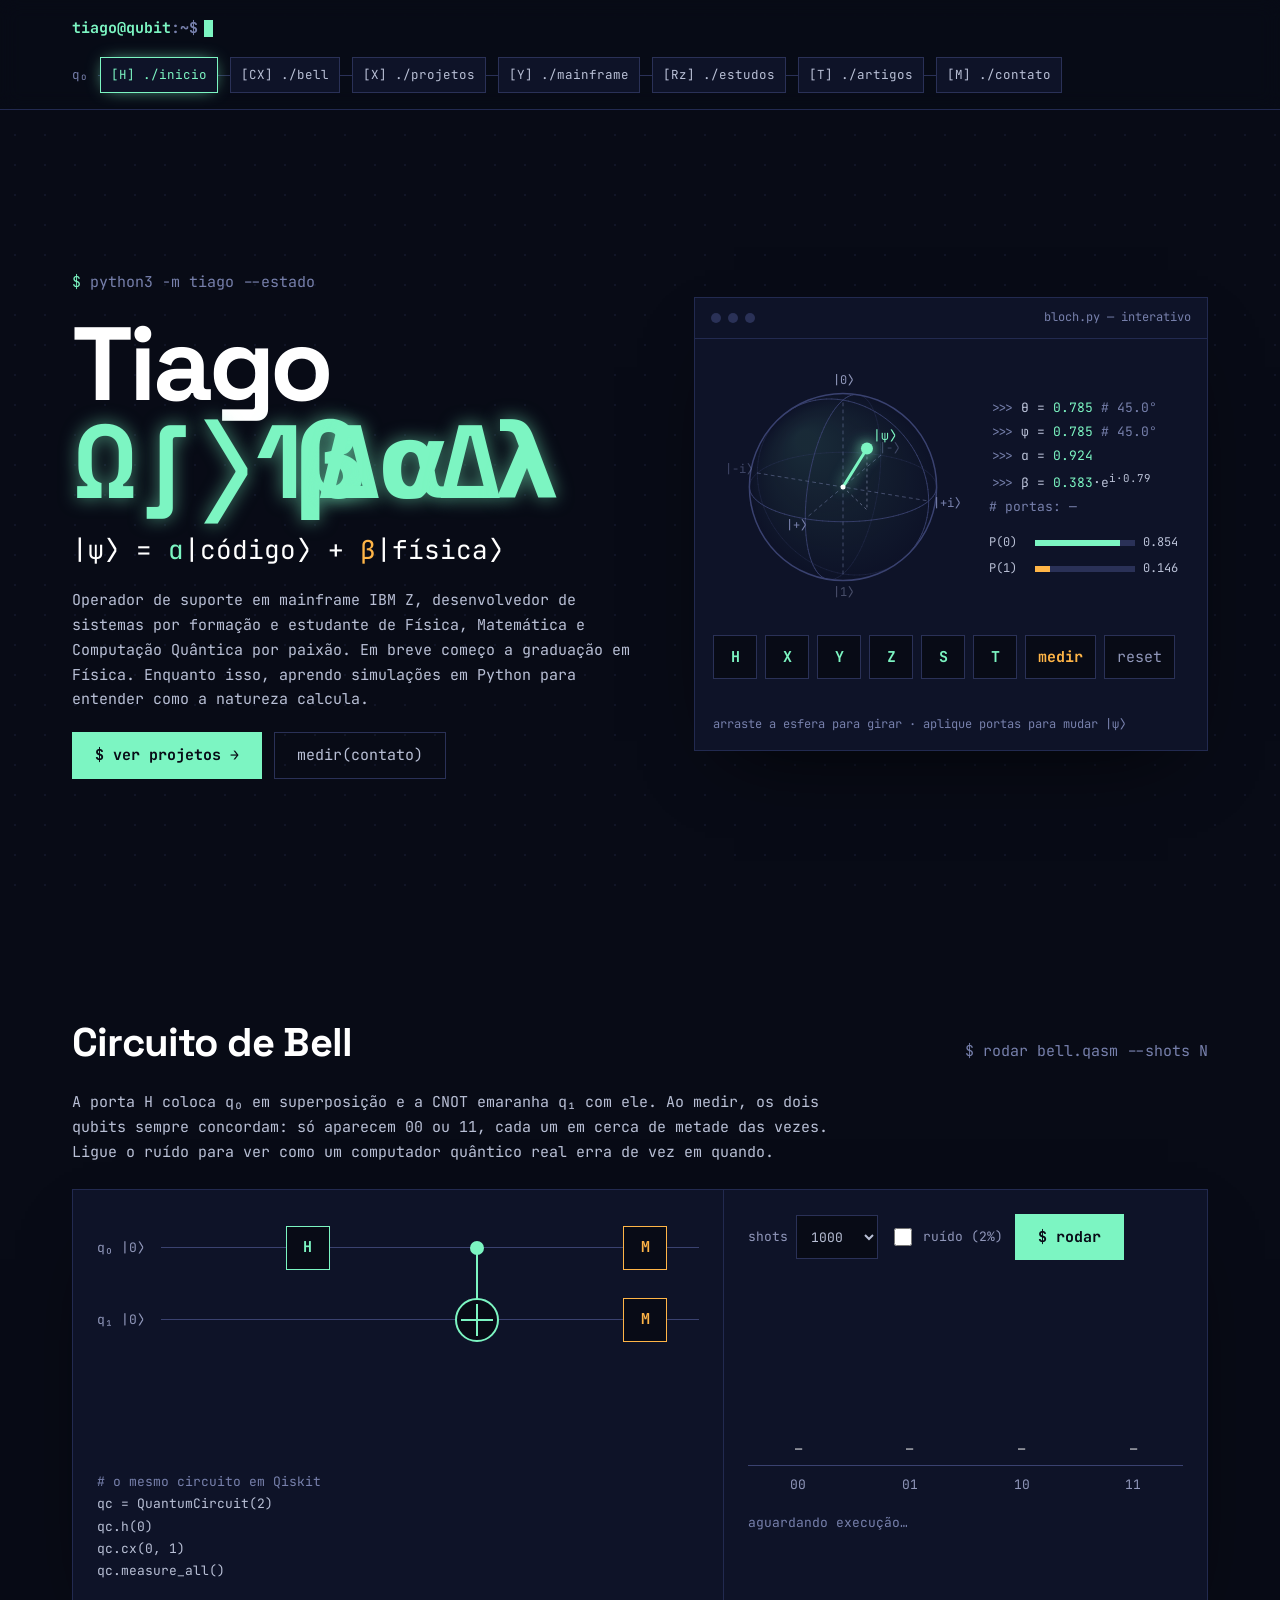
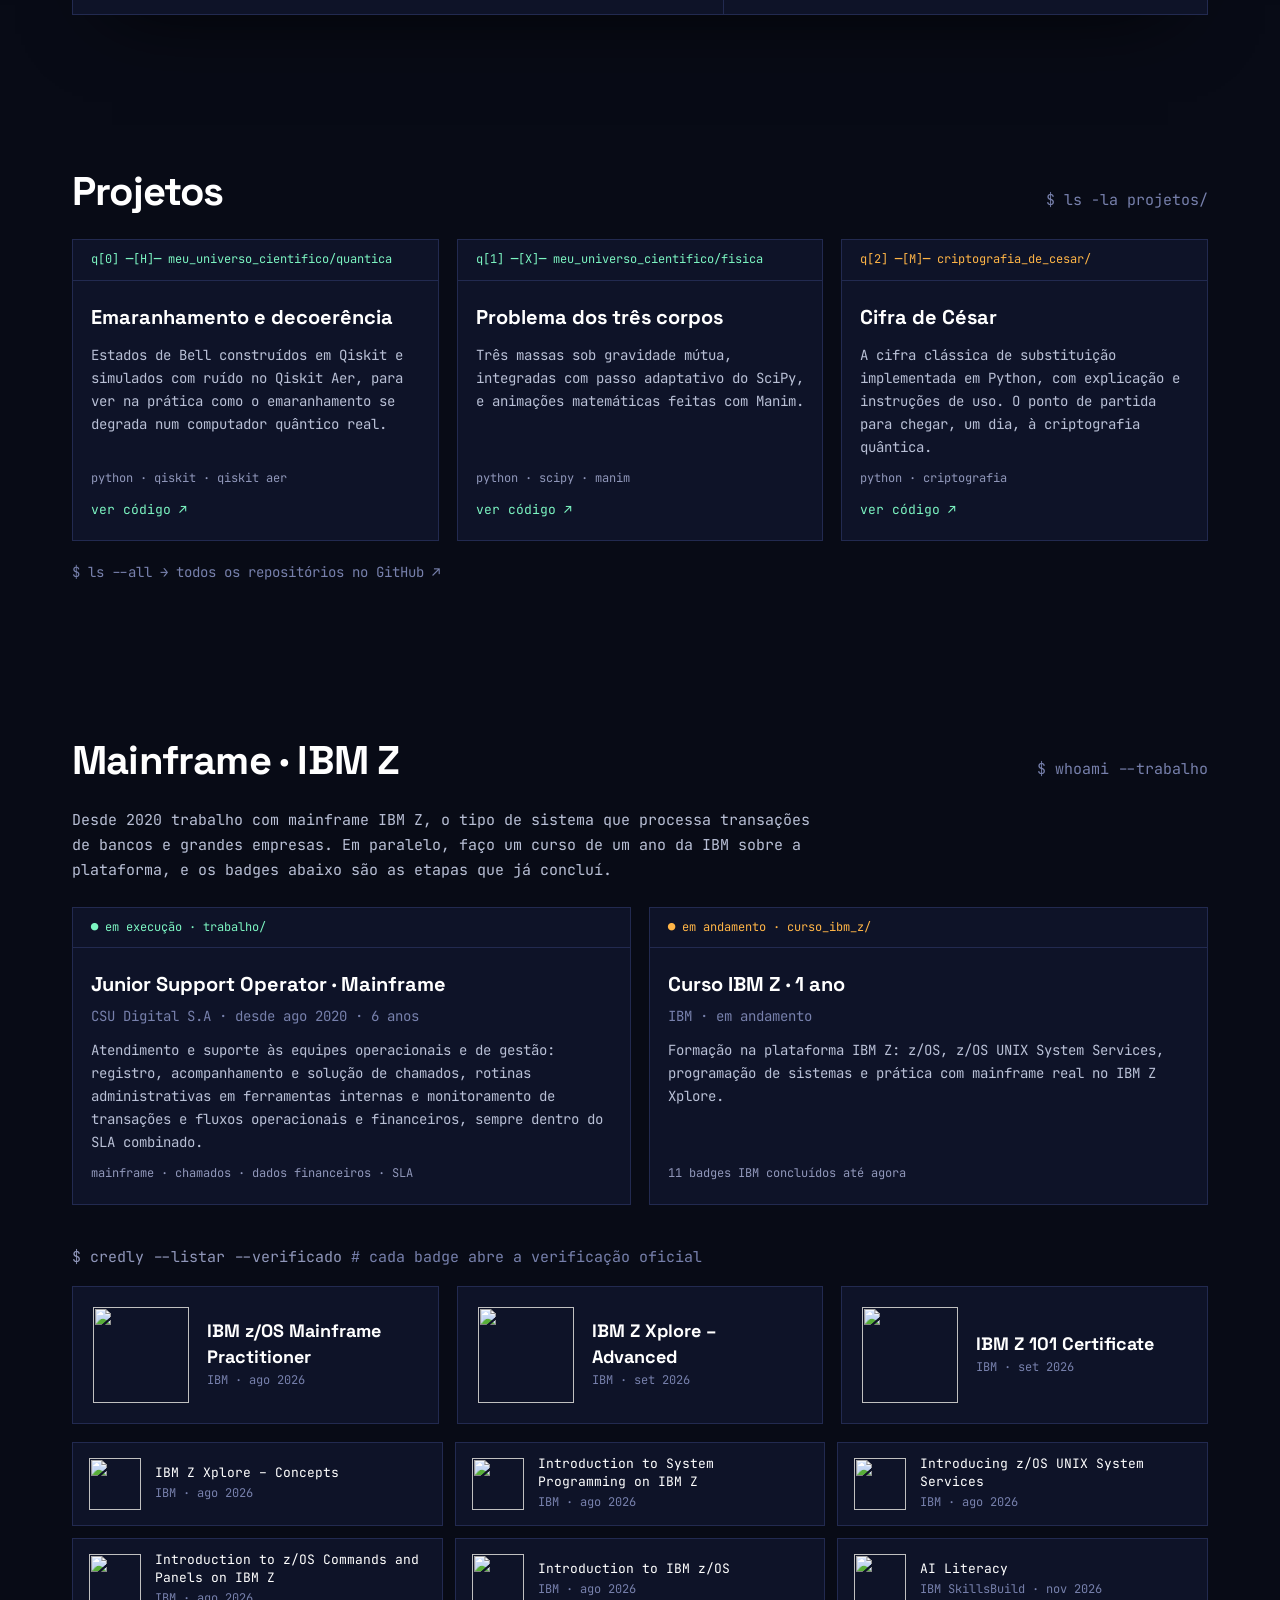
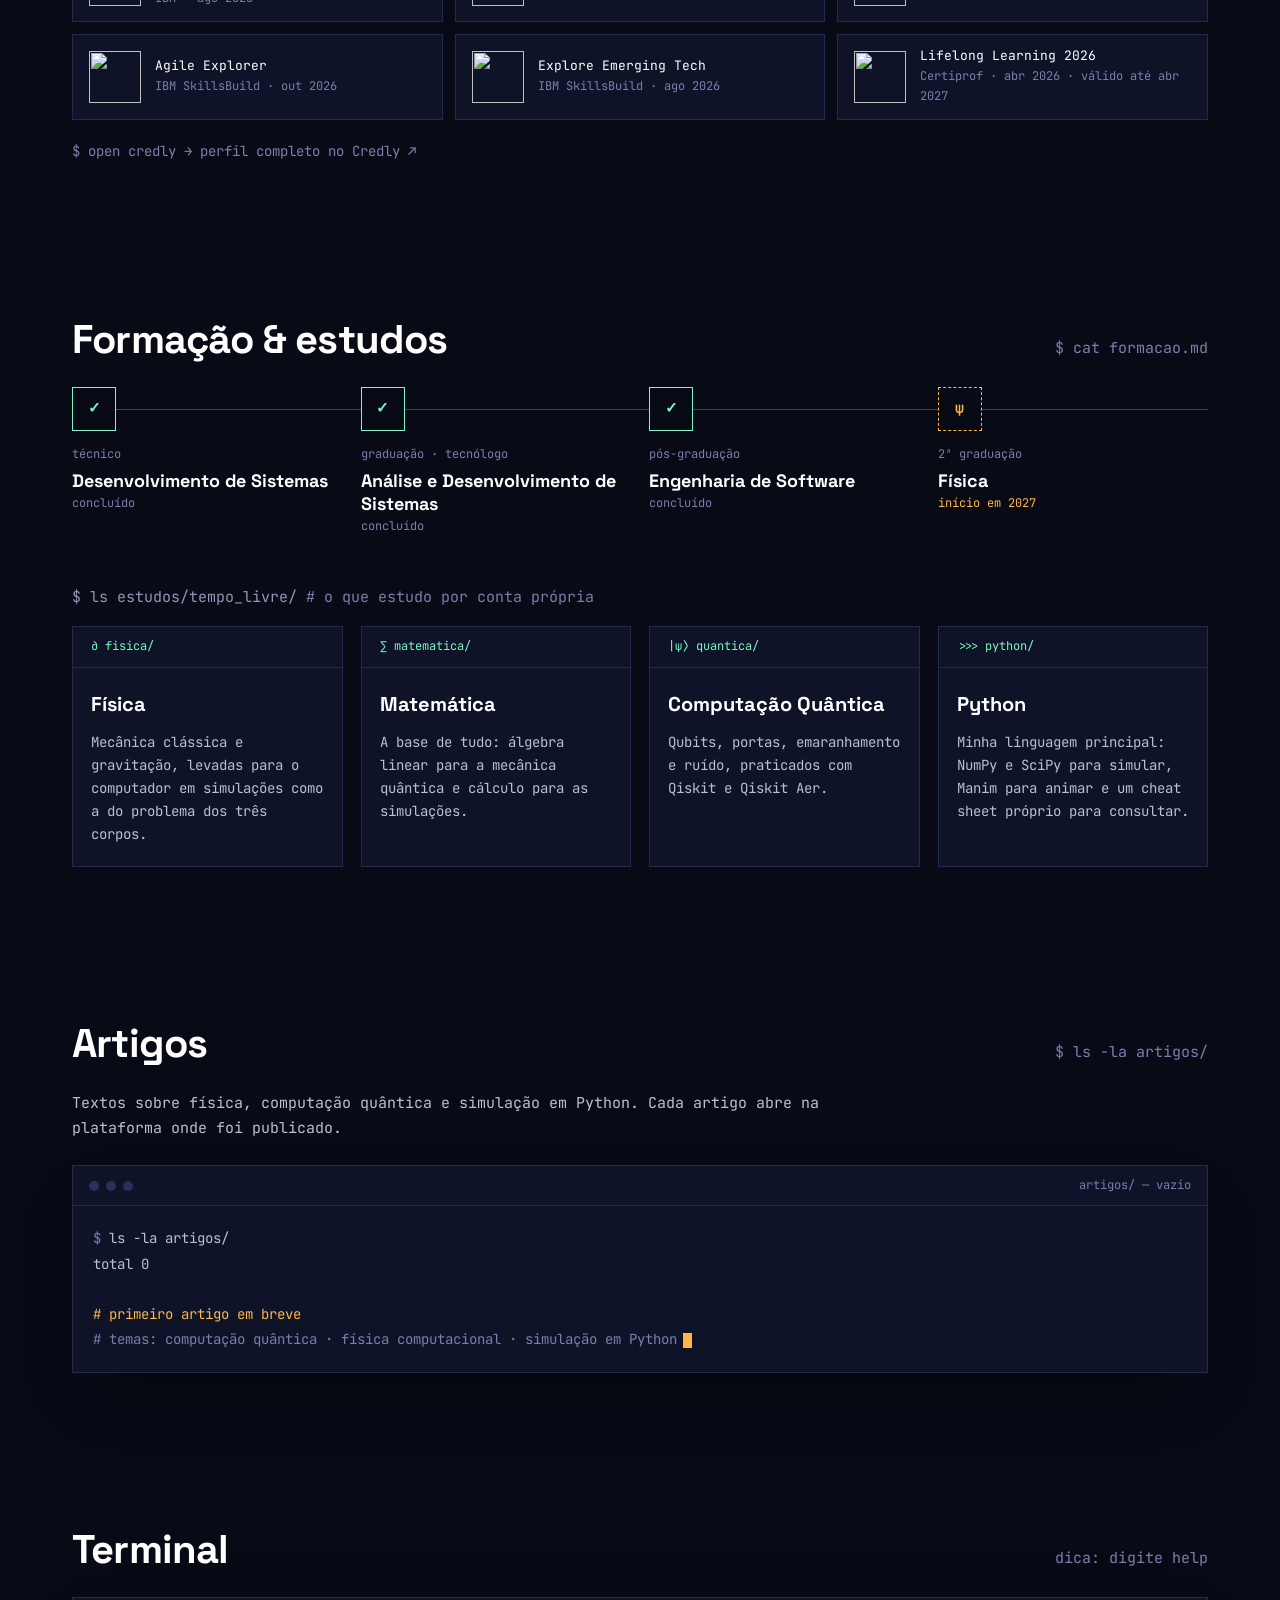
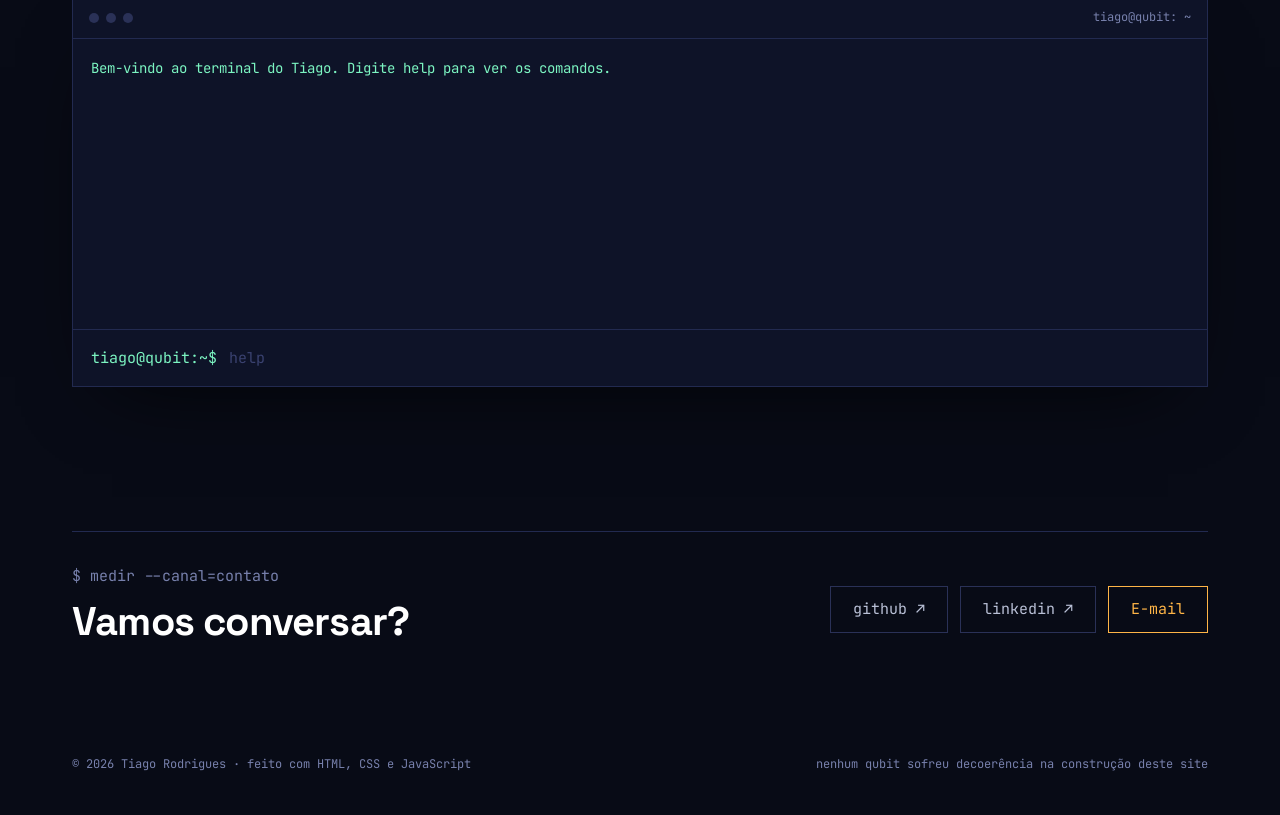
==== commit 064d8bb6: "Badge AI Literecy" ====
--- a/index.html
+++ b/index.html
@@ -16,8 +16,8 @@
   <link rel="preconnect" href="https://fonts.gstatic.com" crossorigin>
   <link href="https://fonts.googleapis.com/css2?family=JetBrains+Mono:wght@400;500;700&family=Space+Grotesk:wght@500;700&display=swap" rel="stylesheet">
 
-  <!-- O "?v=6" força o navegador a baixar a versão nova. Suba o número (7, 8...) sempre que mudar o CSS ou algum .js -->
-  <link rel="stylesheet" href="style.css?v=6">
+  <!-- O "?v=7" força o navegador a baixar a versão nova. Suba o número (8, 9...) sempre que mudar o CSS ou algum .js -->
+  <link rel="stylesheet" href="style.css?v=7">
 </head>
 <body>
 
@@ -249,7 +249,7 @@
             <h3>Curso IBM Z · 1 ano</h3>
             <p class="cert-info">IBM · em andamento</p>
             <p>Formação na plataforma IBM Z: z/OS, z/OS UNIX System Services, programação de sistemas e prática com mainframe real no IBM Z Xplore.</p>
-            <div class="tags">10 badges IBM concluídos até agora</div>
+            <div class="tags">11 badges IBM concluídos até agora</div>
           </div>
         </article>
       </div>
@@ -302,6 +302,10 @@
         <a class="cert" href="https://www.credly.com/badges/2311e1ea-5290-42ce-a82a-d79654c05ae3" target="_blank" rel="noopener">
           <img src="https://images.credly.com/images/7bfcd4c3-3b81-41db-8396-12037b44fae7/image.png" alt="" width="52" height="52" loading="lazy">
           <span class="cert-texto"><span class="cert-nome">Introduction to IBM z/OS</span><span class="cert-info">IBM · ago 2026</span></span>
+        </a>
+        <a class="cert" href="https://www.credly.com/badges/26803b24-b479-4797-aa8a-fd1a4b371248" target="_blank" rel="noopener">
+          <img src="https://images.credly.com/images/bc70837c-99ae-499d-a31d-2a7be79095e6/BadgeEmblem_AILiteracy.png" alt="" width="52" height="52" loading="lazy">
+          <span class="cert-texto"><span class="cert-nome">AI Literacy</span><span class="cert-info">IBM SkillsBuild · nov 2026</span></span>
         </a>
         <a class="cert" href="https://www.credly.com/badges/55c95cf2-39e3-4d6a-9264-0392304298b8" target="_blank" rel="noopener">
           <img src="https://images.credly.com/images/3b7846e2-bdbd-4ed6-8543-182f47502190/image.png" alt="" width="52" height="52" loading="lazy">
@@ -444,7 +448,7 @@
     <span>nenhum qubit sofreu decoerência na construção deste site</span>
   </footer>
 
-  <script src="artigos.js?v=6"></script>
-  <script src="script.js?v=6"></script>
+  <script src="artigos.js?v=7"></script>
+  <script src="script.js?v=7"></script>
 </body>
 </html>
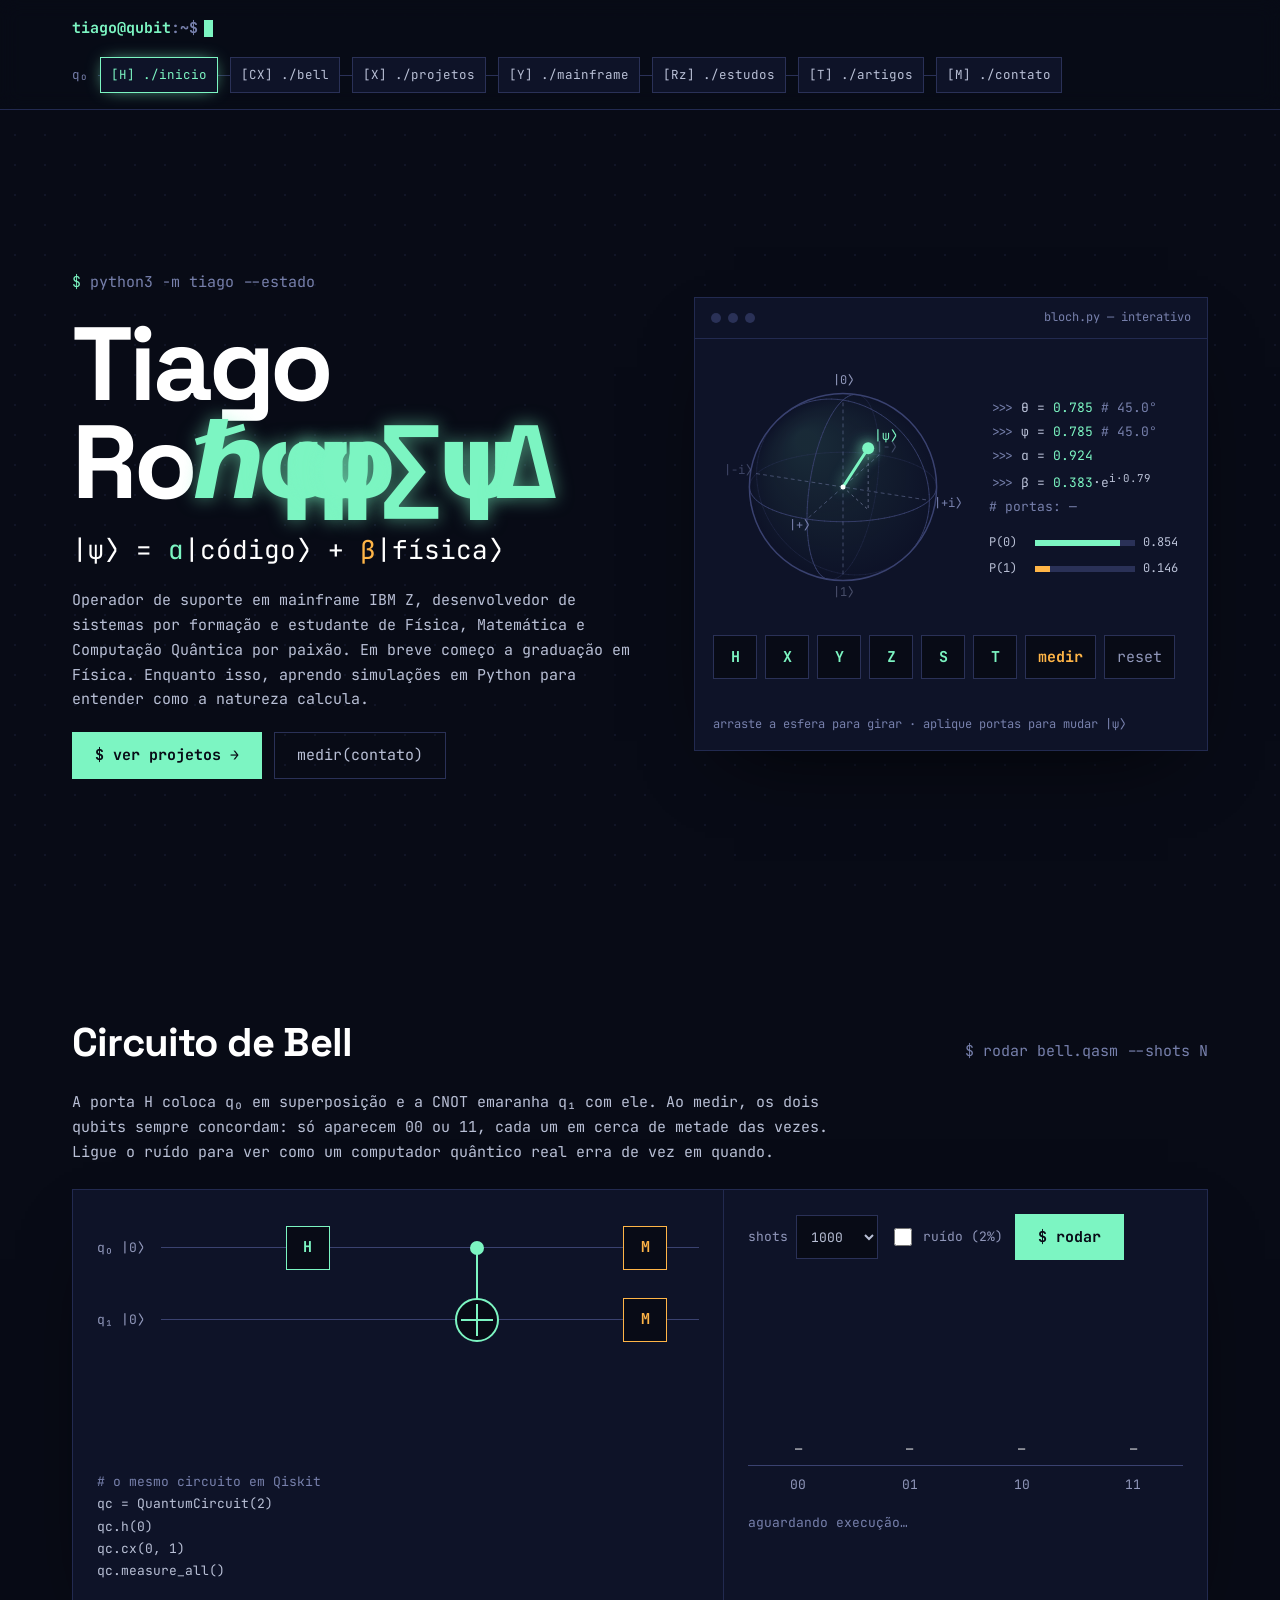
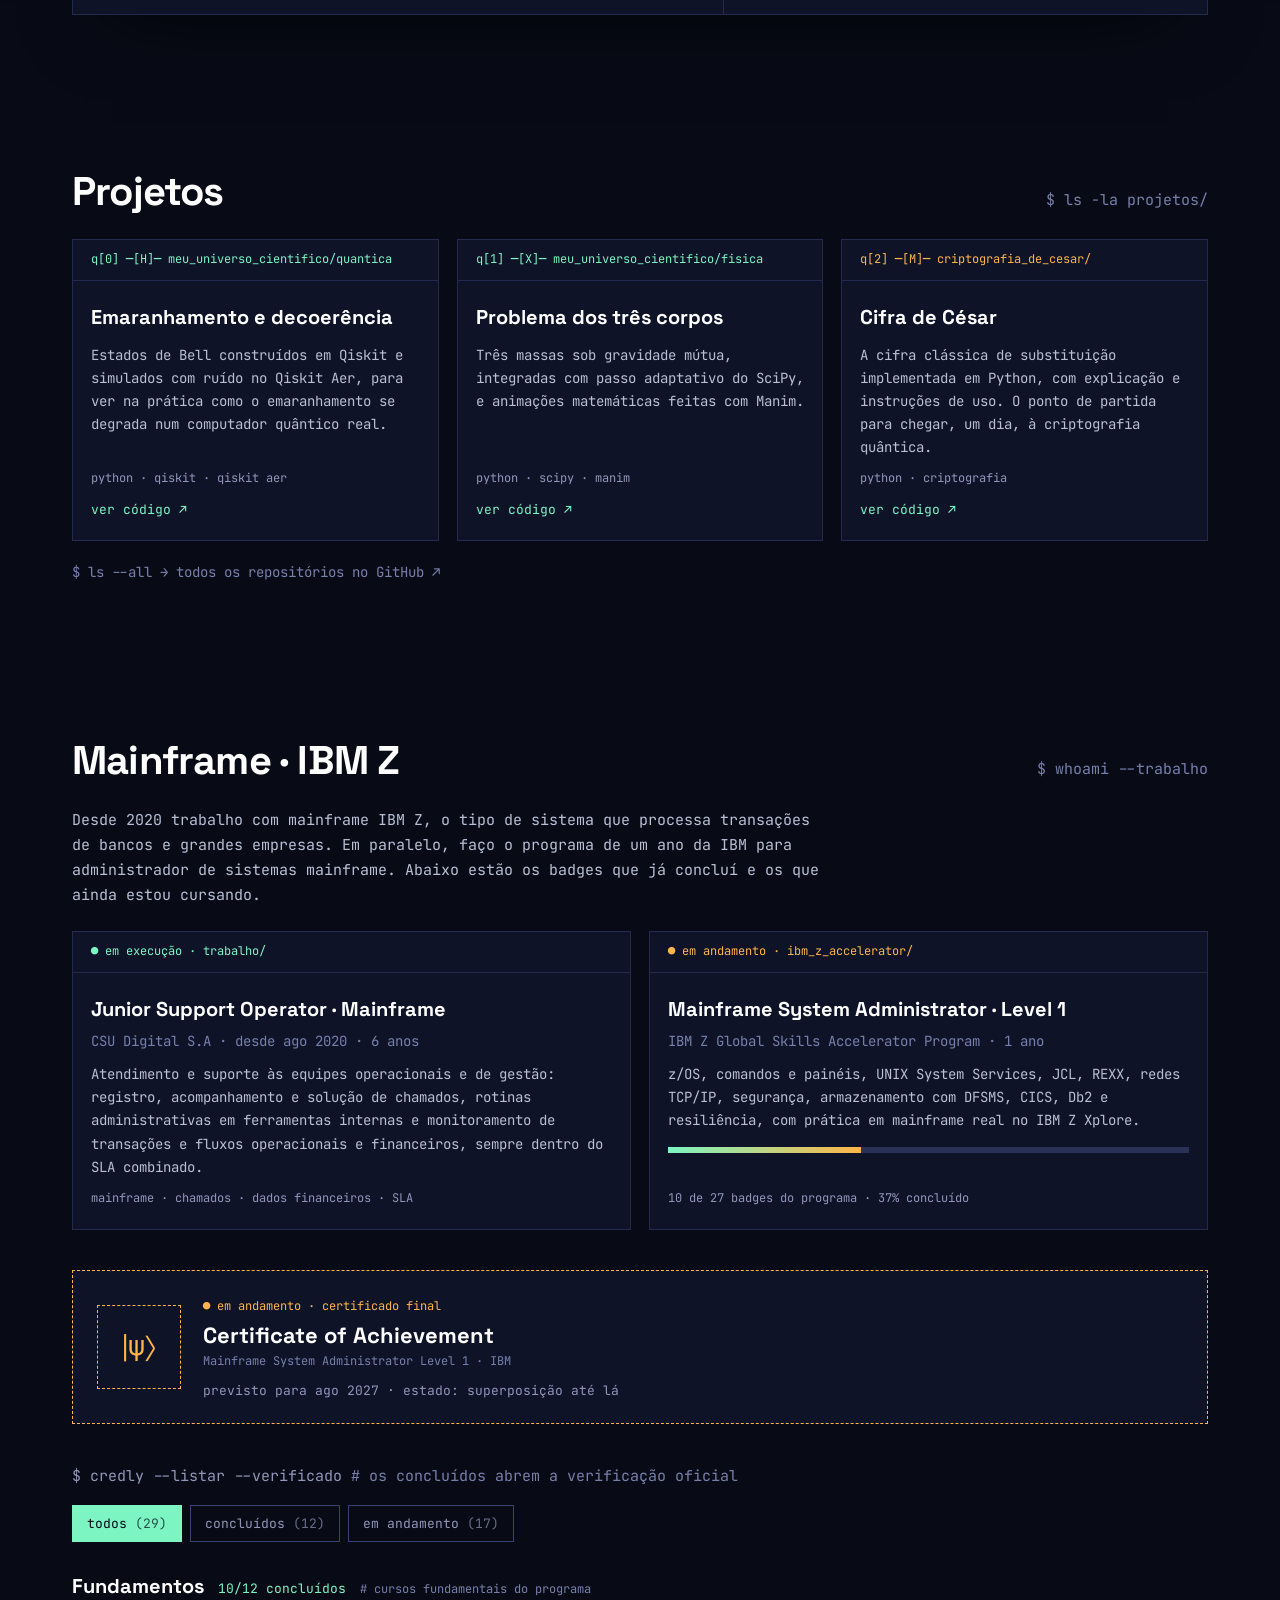
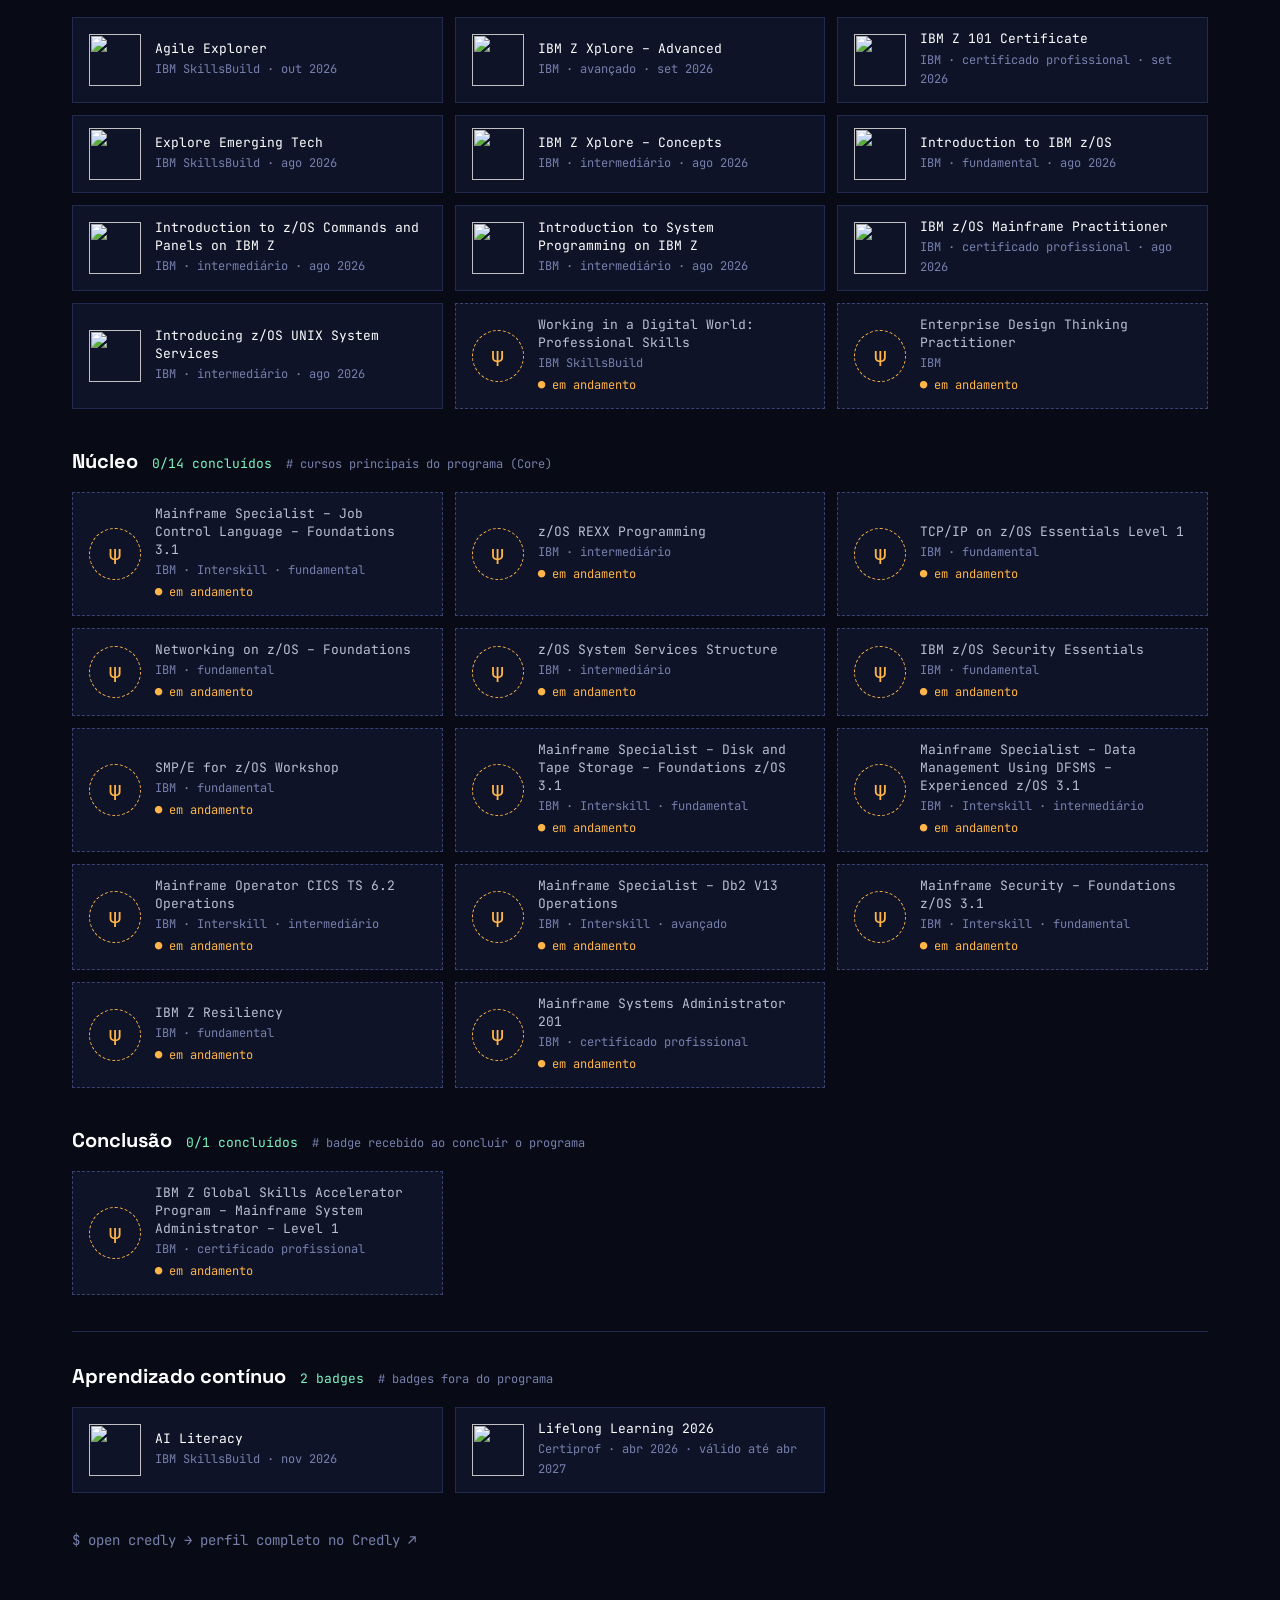
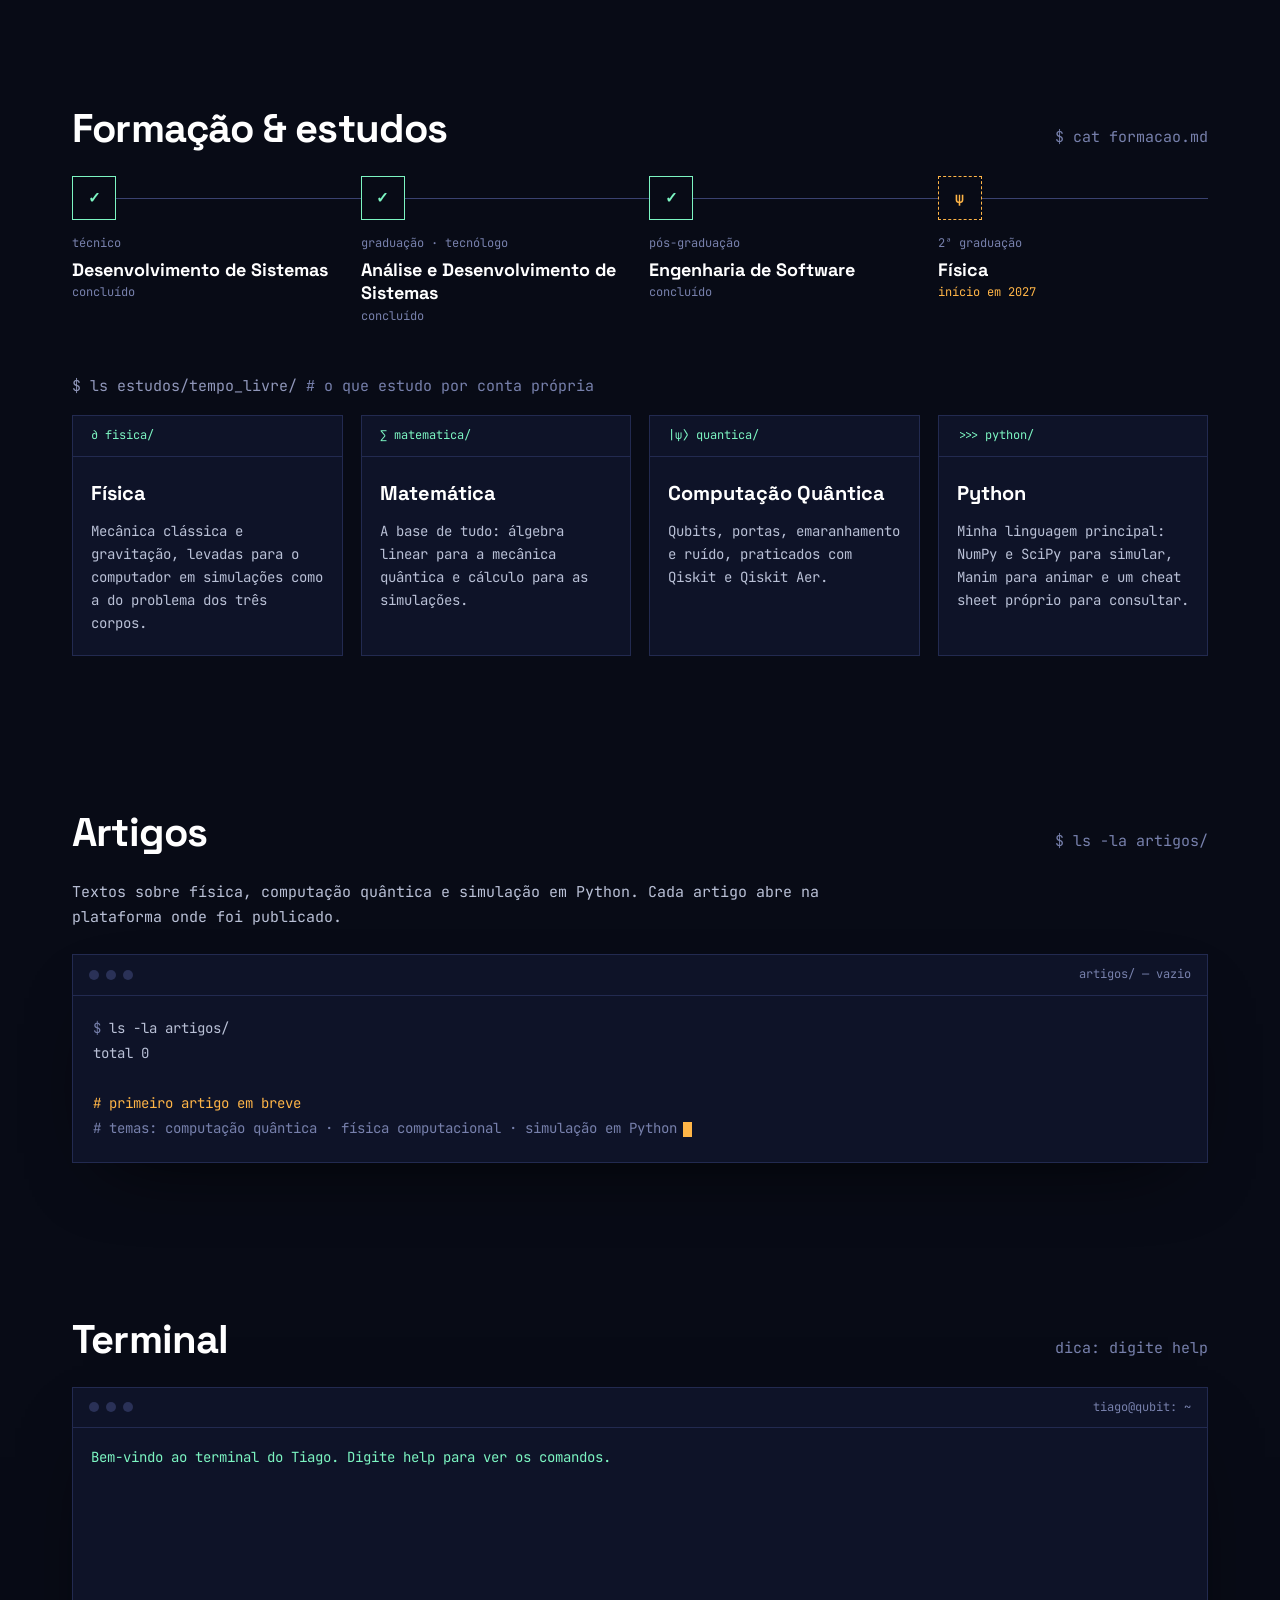
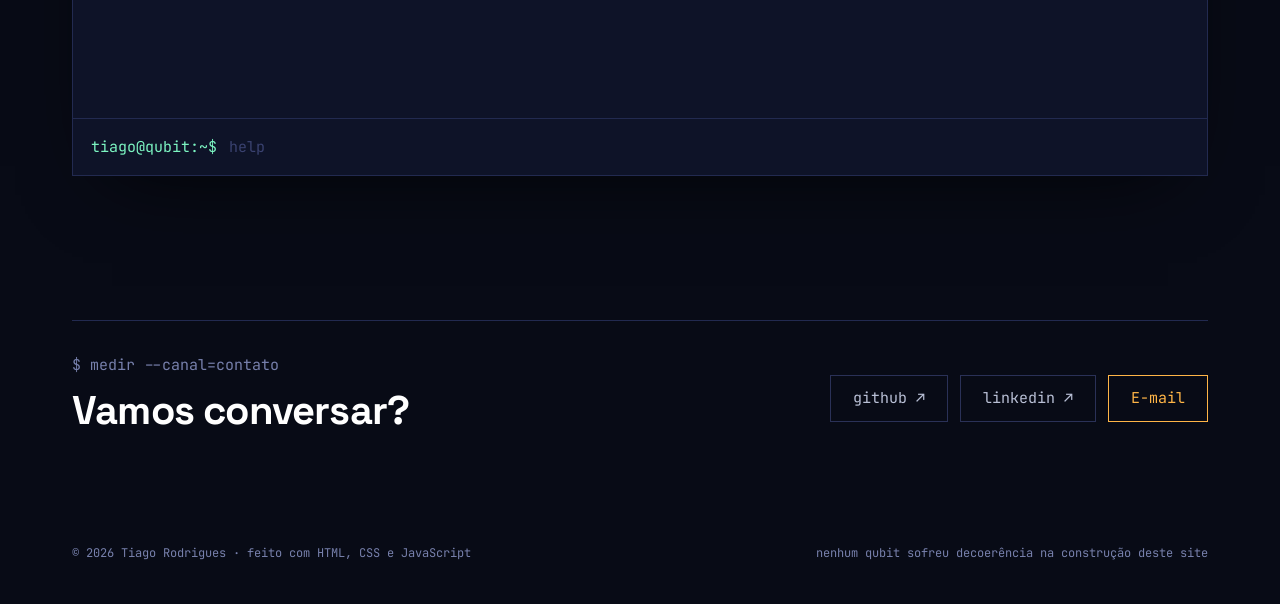
==== commit 3f7c5e45: "Badge do programa IBM Z em andamento e certificado final." ====
--- a/index.html
+++ b/index.html
@@ -16,8 +16,8 @@
   <link rel="preconnect" href="https://fonts.gstatic.com" crossorigin>
   <link href="https://fonts.googleapis.com/css2?family=JetBrains+Mono:wght@400;500;700&family=Space+Grotesk:wght@500;700&display=swap" rel="stylesheet">
 
-  <!-- O "?v=7" força o navegador a baixar a versão nova. Suba o número (8, 9...) sempre que mudar o CSS ou algum .js -->
-  <link rel="stylesheet" href="style.css?v=7">
+  <!-- O "?v=8" força o navegador a baixar a versão nova. Suba o número (9, 10...) sempre que mudar o CSS ou algum .js -->
+  <link rel="stylesheet" href="style.css?v=8">
 </head>
 <body>
 
@@ -226,10 +226,11 @@
       </div>
       <p class="secao-intro">
         Desde 2020 trabalho com mainframe IBM Z, o tipo de sistema que processa transações de bancos e grandes empresas.
-        Em paralelo, faço um curso de um ano da IBM sobre a plataforma, e os badges abaixo são as etapas que já concluí.
+        Em paralelo, faço o programa de um ano da IBM para administrador de sistemas mainframe. Abaixo estão os badges
+        que já concluí e os que ainda estou cursando.
       </p>
 
-      <!-- Experiência atual e curso -->
+      <!-- Experiência atual e programa da IBM -->
       <div class="trabalho">
         <article class="cartao">
           <div class="cartao-topo">● em execução · trabalho/</div>
@@ -244,82 +245,38 @@
           </div>
         </article>
         <article class="cartao">
-          <div class="cartao-topo medida">● em andamento · curso_ibm_z/</div>
-          <div class="cartao-corpo">
-            <h3>Curso IBM Z · 1 ano</h3>
-            <p class="cert-info">IBM · em andamento</p>
-            <p>Formação na plataforma IBM Z: z/OS, z/OS UNIX System Services, programação de sistemas e prática com mainframe real no IBM Z Xplore.</p>
-            <div class="tags">11 badges IBM concluídos até agora</div>
-          </div>
-        </article>
-      </div>
-
-      <p class="subtitulo-certs">$ credly --listar --verificado <span class="p"># cada badge abre a verificação oficial</span></p>
-
-      <!-- Os três principais, em destaque -->
-      <div class="certs-destaque">
-        <a class="cert cert-grande" href="https://www.credly.com/badges/74f652c9-28e4-44cb-8482-97cf418e15de" target="_blank" rel="noopener">
-          <img src="https://images.credly.com/images/3c94ec71-118c-48c0-8ffd-58af4fb5bc12/IBM_Certificate_-_zOS_Mainframe_Practitioner.png" alt="" width="96" height="96" loading="lazy">
-          <span class="cert-texto">
-            <span class="cert-nome">IBM z/OS Mainframe Practitioner</span>
-            <span class="cert-info">IBM · ago 2026</span>
-          </span>
-        </a>
-        <a class="cert cert-grande" href="https://www.credly.com/badges/24d3e81d-91b2-4804-b36f-99b4ed5b8028" target="_blank" rel="noopener">
-          <img src="https://images.credly.com/images/9dde9b48-6cec-4bc4-ab33-ffeac5c681c3/image.png" alt="" width="96" height="96" loading="lazy">
-          <span class="cert-texto">
-            <span class="cert-nome">IBM Z Xplore – Advanced</span>
-            <span class="cert-info">IBM · set 2026</span>
-          </span>
-        </a>
-        <a class="cert cert-grande" href="https://www.credly.com/badges/bd32d07b-ea5f-434b-98d3-a2bb422480fd" target="_blank" rel="noopener">
-          <img src="https://images.credly.com/images/22acc75c-8099-4403-a558-89478ae937cc/IBM_20Z_20101_20Professional_20Certificate.png" alt="" width="96" height="96" loading="lazy">
-          <span class="cert-texto">
-            <span class="cert-nome">IBM Z 101 Certificate</span>
-            <span class="cert-info">IBM · set 2026</span>
-          </span>
-        </a>
-      </div>
-
-      <!-- Os demais, em formato compacto -->
-      <div class="certs-lista">
-        <a class="cert" href="https://www.credly.com/badges/c353835b-0a8e-44a2-a3b6-5e7237c2a65e" target="_blank" rel="noopener">
-          <img src="https://images.credly.com/images/0f3e4162-ab6b-457c-8c0d-835a14680666/image.png" alt="" width="52" height="52" loading="lazy">
-          <span class="cert-texto"><span class="cert-nome">IBM Z Xplore – Concepts</span><span class="cert-info">IBM · ago 2026</span></span>
-        </a>
-        <a class="cert" href="https://www.credly.com/badges/bab742b8-7f63-4640-97d0-5e9502c3e470" target="_blank" rel="noopener">
-          <img src="https://images.credly.com/images/067d8a35-4668-4f66-a6e2-e77ecb857da9/image.png" alt="" width="52" height="52" loading="lazy">
-          <span class="cert-texto"><span class="cert-nome">Introduction to System Programming on IBM Z</span><span class="cert-info">IBM · ago 2026</span></span>
-        </a>
-        <a class="cert" href="https://www.credly.com/badges/ff859235-b513-46f2-9f09-2d1ff9b5d9d9" target="_blank" rel="noopener">
-          <img src="https://images.credly.com/images/3b863758-8c39-4b26-8a84-12a958ae2ff4/image.png" alt="" width="52" height="52" loading="lazy">
-          <span class="cert-texto"><span class="cert-nome">Introducing z/OS UNIX System Services</span><span class="cert-info">IBM · ago 2026</span></span>
-        </a>
-        <a class="cert" href="https://www.credly.com/badges/9561670a-125a-41cd-a893-30dd6046b777" target="_blank" rel="noopener">
-          <img src="https://images.credly.com/images/c29eff7b-eeab-43f8-8ef7-d7943cf65dcd/image.png" alt="" width="52" height="52" loading="lazy">
-          <span class="cert-texto"><span class="cert-nome">Introduction to z/OS Commands and Panels on IBM Z</span><span class="cert-info">IBM · ago 2026</span></span>
-        </a>
-        <a class="cert" href="https://www.credly.com/badges/2311e1ea-5290-42ce-a82a-d79654c05ae3" target="_blank" rel="noopener">
-          <img src="https://images.credly.com/images/7bfcd4c3-3b81-41db-8396-12037b44fae7/image.png" alt="" width="52" height="52" loading="lazy">
-          <span class="cert-texto"><span class="cert-nome">Introduction to IBM z/OS</span><span class="cert-info">IBM · ago 2026</span></span>
-        </a>
-        <a class="cert" href="https://www.credly.com/badges/26803b24-b479-4797-aa8a-fd1a4b371248" target="_blank" rel="noopener">
-          <img src="https://images.credly.com/images/bc70837c-99ae-499d-a31d-2a7be79095e6/BadgeEmblem_AILiteracy.png" alt="" width="52" height="52" loading="lazy">
-          <span class="cert-texto"><span class="cert-nome">AI Literacy</span><span class="cert-info">IBM SkillsBuild · nov 2026</span></span>
-        </a>
-        <a class="cert" href="https://www.credly.com/badges/55c95cf2-39e3-4d6a-9264-0392304298b8" target="_blank" rel="noopener">
-          <img src="https://images.credly.com/images/3b7846e2-bdbd-4ed6-8543-182f47502190/image.png" alt="" width="52" height="52" loading="lazy">
-          <span class="cert-texto"><span class="cert-nome">Agile Explorer</span><span class="cert-info">IBM SkillsBuild · out 2026</span></span>
-        </a>
-        <a class="cert" href="https://www.credly.com/badges/3806060d-910d-408a-9ab9-74109721594d" target="_blank" rel="noopener">
-          <img src="https://images.credly.com/images/cfd8fce1-08b2-4d7b-97e1-f54a48adacaf/Explore_20Emerging_20Tech_201.png" alt="" width="52" height="52" loading="lazy">
-          <span class="cert-texto"><span class="cert-nome">Explore Emerging Tech</span><span class="cert-info">IBM SkillsBuild · ago 2026</span></span>
-        </a>
-        <a class="cert" href="https://www.credly.com/badges/a676e343-b91a-4387-a344-15dd038f9f1b" target="_blank" rel="noopener">
-          <img src="https://images.credly.com/images/5e2afabf-62f3-48ae-bbed-7e57c2e78c6a/blob" alt="" width="52" height="52" loading="lazy">
-          <span class="cert-texto"><span class="cert-nome">Lifelong Learning 2026</span><span class="cert-info">Certiprof · abr 2026 · válido até abr 2027</span></span>
-        </a>
-      </div>
+          <div class="cartao-topo medida">● em andamento · ibm_z_accelerator/</div>
+          <div class="cartao-corpo">
+            <h3>Mainframe System Administrator · Level 1</h3>
+            <p class="cert-info">IBM Z Global Skills Accelerator Program · 1 ano</p>
+            <p>z/OS, comandos e painéis, UNIX System Services, JCL, REXX, redes TCP/IP, segurança, armazenamento com DFSMS,
+              CICS, Db2 e resiliência, com prática em mainframe real no IBM Z Xplore.</p>
+            <!-- A barra e o texto abaixo são calculados pelo script.js a partir do badges.js -->
+            <div class="progresso" aria-hidden="true"><span id="progresso-barra"></span></div>
+            <div class="tags" id="progresso-texto">badges do programa · certificado previsto para ago 2027</div>
+          </div>
+        </article>
+      </div>
+
+      <!-- Certificado final: "em superposição" até agosto de 2027 -->
+      <div class="certificado-final" id="certificado-final">
+        <span class="cf-estado" aria-hidden="true">|ψ⟩</span>
+        <div class="cf-texto">
+          <span class="cf-topo">● em andamento · certificado final</span>
+          <h3>Certificate of Achievement</h3>
+          <p class="cert-info">Mainframe System Administrator Level 1 · IBM</p>
+          <p class="cf-previsao" id="certificado-previsao">previsto para ago 2027</p>
+        </div>
+      </div>
+
+      <p class="subtitulo-certs">$ credly --listar --verificado <span class="p"># os concluídos abrem a verificação oficial</span></p>
+
+      <!-- Filtros e badges: montados pelo script.js (bloco 9) a partir do badges.js -->
+      <div class="filtros" id="badges-filtros" role="group" aria-label="Filtrar badges" hidden></div>
+      <div id="badges"></div>
+      <noscript>
+        <p>Ative o JavaScript para ver a lista de badges, ou veja o perfil completo no Credly pelo link abaixo.</p>
+      </noscript>
 
       <p class="mais-projetos"><a href="https://www.credly.com/users/tiago-r-c-goncalves" target="_blank" rel="noopener">$ open credly  →  perfil completo no Credly ↗</a></p>
     </section>
@@ -448,7 +405,8 @@
     <span>nenhum qubit sofreu decoerência na construção deste site</span>
   </footer>
 
-  <script src="artigos.js?v=7"></script>
-  <script src="script.js?v=7"></script>
+  <script src="artigos.js?v=8"></script>
+  <script src="badges.js?v=8"></script>
+  <script src="script.js?v=8"></script>
 </body>
 </html>
--- a/style.css
+++ b/style.css
@@ -652,12 +652,6 @@
 .subtitulo-certs { margin: 0 0 16px; color: var(--suave); }
 
 /* Certificações */
-.certs-destaque {
-  display: grid;
-  grid-template-columns: repeat(3, minmax(0, 1fr));
-  gap: 18px;
-  margin-bottom: 18px;
-}
 .certs-lista {
   display: grid;
   grid-template-columns: repeat(auto-fill, minmax(280px, 1fr));
@@ -685,9 +679,95 @@
 .cert-info { font-size: 12px; color: var(--apagado); }
 .cert-info.m { color: var(--a2); }
 
-.cert-grande { padding: 20px; gap: 18px; }
-.cert-grande img { width: 96px; height: 96px; }
-.cert-grande .cert-nome { font-family: var(--titulo); font-size: 18px; font-weight: 700; }
+/* Barra de progresso do programa (a largura vem do script.js em --p) */
+.progresso { height: 6px; margin: 4px 0 10px; background: var(--fio); overflow: hidden; }
+.progresso span {
+  display: block;
+  width: 0;
+  height: 100%;
+  background: linear-gradient(90deg, var(--a1), var(--a2));
+  transition: width 1.4s cubic-bezier(.2, .8, .2, 1) .3s;
+}
+.visivel .progresso span { width: var(--p, 0%); }
+
+/* Certificado final: ainda "em superposição" */
+.certificado-final {
+  display: flex;
+  align-items: center;
+  gap: 22px;
+  padding: 22px 24px;
+  margin-bottom: 40px;
+  background: var(--painel);
+  border: 1px dashed var(--a2);
+  animation: superposto 2.4s ease-in-out infinite;
+}
+.cf-estado {
+  flex: 0 0 auto;
+  width: 84px;
+  height: 84px;
+  display: flex;
+  align-items: center;
+  justify-content: center;
+  font-family: var(--titulo);
+  font-size: 26px;
+  color: var(--a2);
+  border: 1px dashed var(--a2);
+}
+.cf-texto { min-width: 0; }
+.cf-topo { font-size: 12px; color: var(--a2); }
+.certificado-final h3 { margin: 4px 0 2px; font-family: var(--titulo); font-size: 22px; line-height: 1.3; color: var(--forte); }
+.certificado-final .cert-info { margin: 0; }
+.cf-previsao { margin: 8px 0 0; font-size: 13px; color: var(--suave); }
+/* Quando o certificado chegar (status 'concluido' no badges.js) */
+.certificado-final.concluido { border-style: solid; border-color: var(--a1); animation: none; }
+.certificado-final.concluido .cf-estado { color: var(--a1); border: 1px solid var(--a1); }
+.certificado-final.concluido .cf-topo { color: var(--a1); }
+.certificado-final a { color: var(--a1); }
+
+/* Filtros: todos / concluídos / em andamento */
+.filtros { display: flex; flex-wrap: wrap; gap: 8px; margin-bottom: 28px; }
+.filtros[hidden] { display: none; }
+.filtro {
+  padding: 7px 14px;
+  font: inherit;
+  font-size: 13px;
+  color: var(--suave);
+  background: transparent;
+  border: 1px solid var(--fio-claro);
+  cursor: pointer;
+  transition: color .2s, border-color .2s, background .2s;
+}
+.filtro:hover { color: var(--forte); border-color: var(--suave); }
+.filtro[aria-pressed="true"] { color: var(--fundo); background: var(--a1); border-color: var(--a1); }
+.filtro .n { opacity: .7; }
+
+/* Grupos de badges */
+.grupo-badges { margin-bottom: 36px; }
+.grupo-badges[hidden] { display: none; }
+.grupo-cabeca { display: flex; flex-wrap: wrap; align-items: baseline; gap: 6px 14px; margin-bottom: 14px; }
+.grupo-cabeca h3 { margin: 0; font-family: var(--titulo); font-size: 20px; color: var(--forte); }
+.grupo-conta { font-size: 13px; color: var(--a1); }
+.grupo-desc { font-size: 12px; color: var(--apagado); }
+.grupo-badges.fora { padding-top: 28px; border-top: 1px solid var(--borda); }
+.cert[hidden] { display: none; }
+
+/* Badge ainda não recebido: tracejado laranja, sem link */
+.cert.pendente { border-style: dashed; border-color: var(--fio-claro); }
+.cert.pendente:hover { transform: none; border-color: var(--a2); box-shadow: none; }
+.cert-psi {
+  flex: 0 0 auto;
+  width: 52px;
+  height: 52px;
+  display: flex;
+  align-items: center;
+  justify-content: center;
+  font-family: var(--titulo);
+  font-size: 20px;
+  color: var(--a2);
+  border: 1px dashed var(--a2);
+  border-radius: 50%;
+}
+.cert.pendente .cert-nome { color: var(--texto); }
 
 /* Artigos: uma lista no estilo índice de revista científica */
 .artigos { display: flex; flex-direction: column; gap: 12px; }
@@ -838,7 +918,6 @@
   .grade-4 { grid-template-columns: repeat(2, minmax(0, 1fr)); }
   .formacao { grid-template-columns: repeat(2, minmax(0, 1fr)); row-gap: 32px; }
   .formacao::before { display: none; }
-  .certs-destaque { grid-template-columns: 1fr; }
   .trabalho { grid-template-columns: 1fr; }
 }
 
@@ -857,10 +936,14 @@
   .etapa { padding-left: 64px; min-height: 44px; }
   .etapa .no { position: absolute; left: 0; top: 0; }
   .etapa-tipo { margin-top: 0; }
+
+  .certificado-final { flex-direction: column; align-items: flex-start; gap: 16px; padding: 20px; }
+  .cf-estado { width: 64px; height: 64px; font-size: 22px; }
 }
 
 @media (max-width: 560px) {
   .grade, .grade-4 { grid-template-columns: 1fr; }
+  .certs-lista { grid-template-columns: 1fr; }
   .terminal-linha label { display: none; }
 }
 
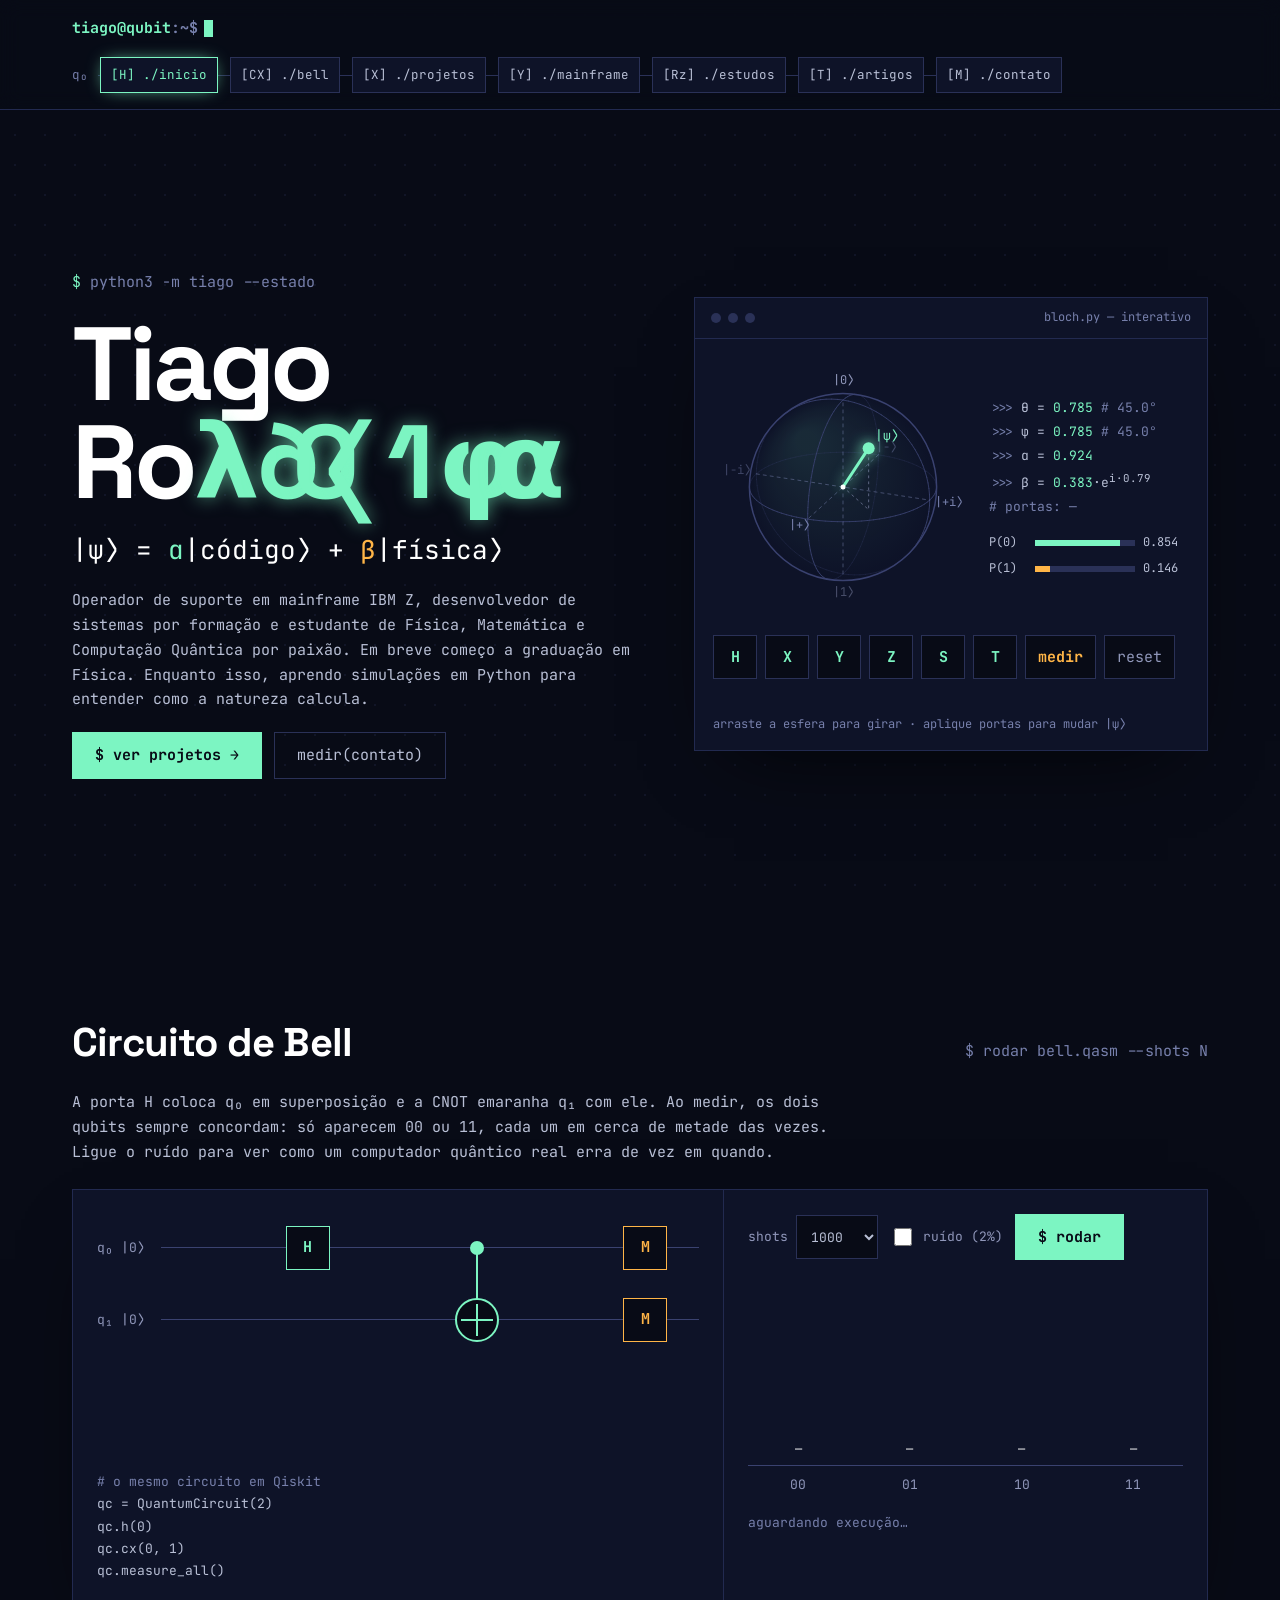
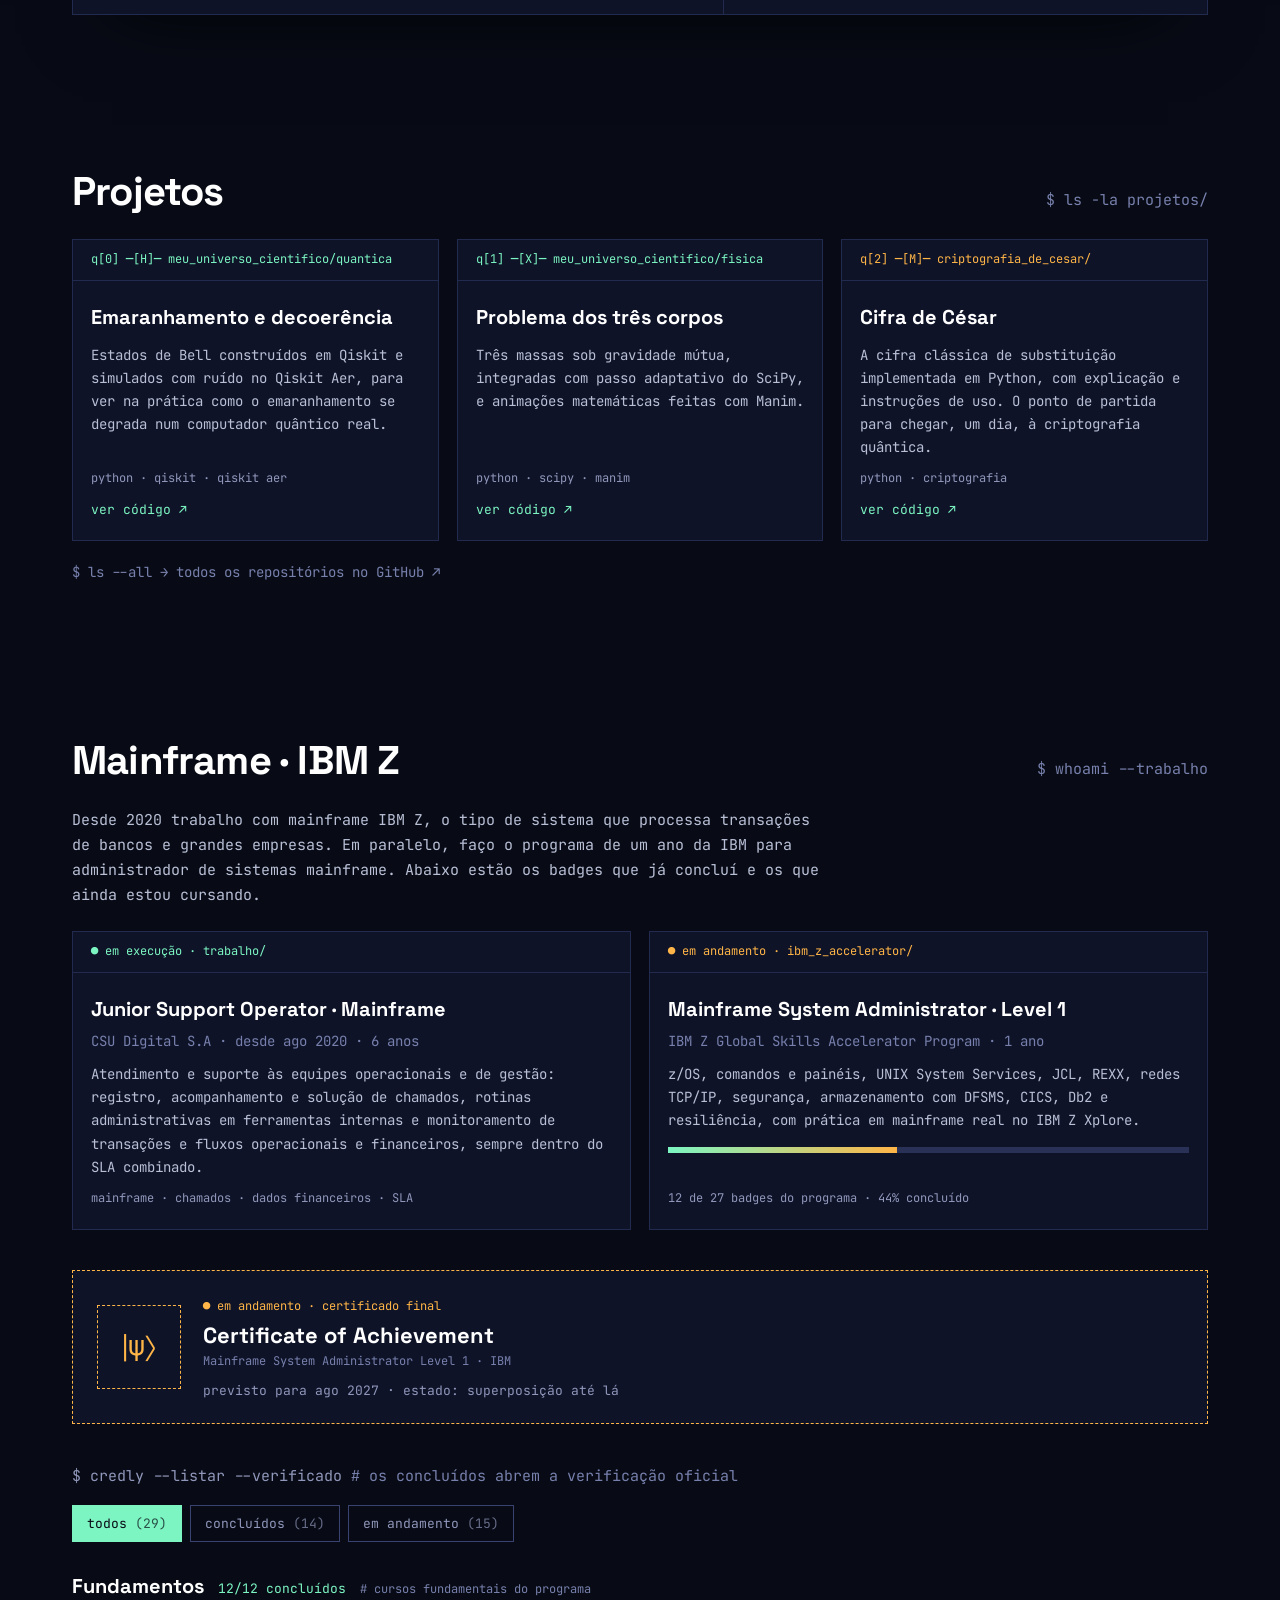
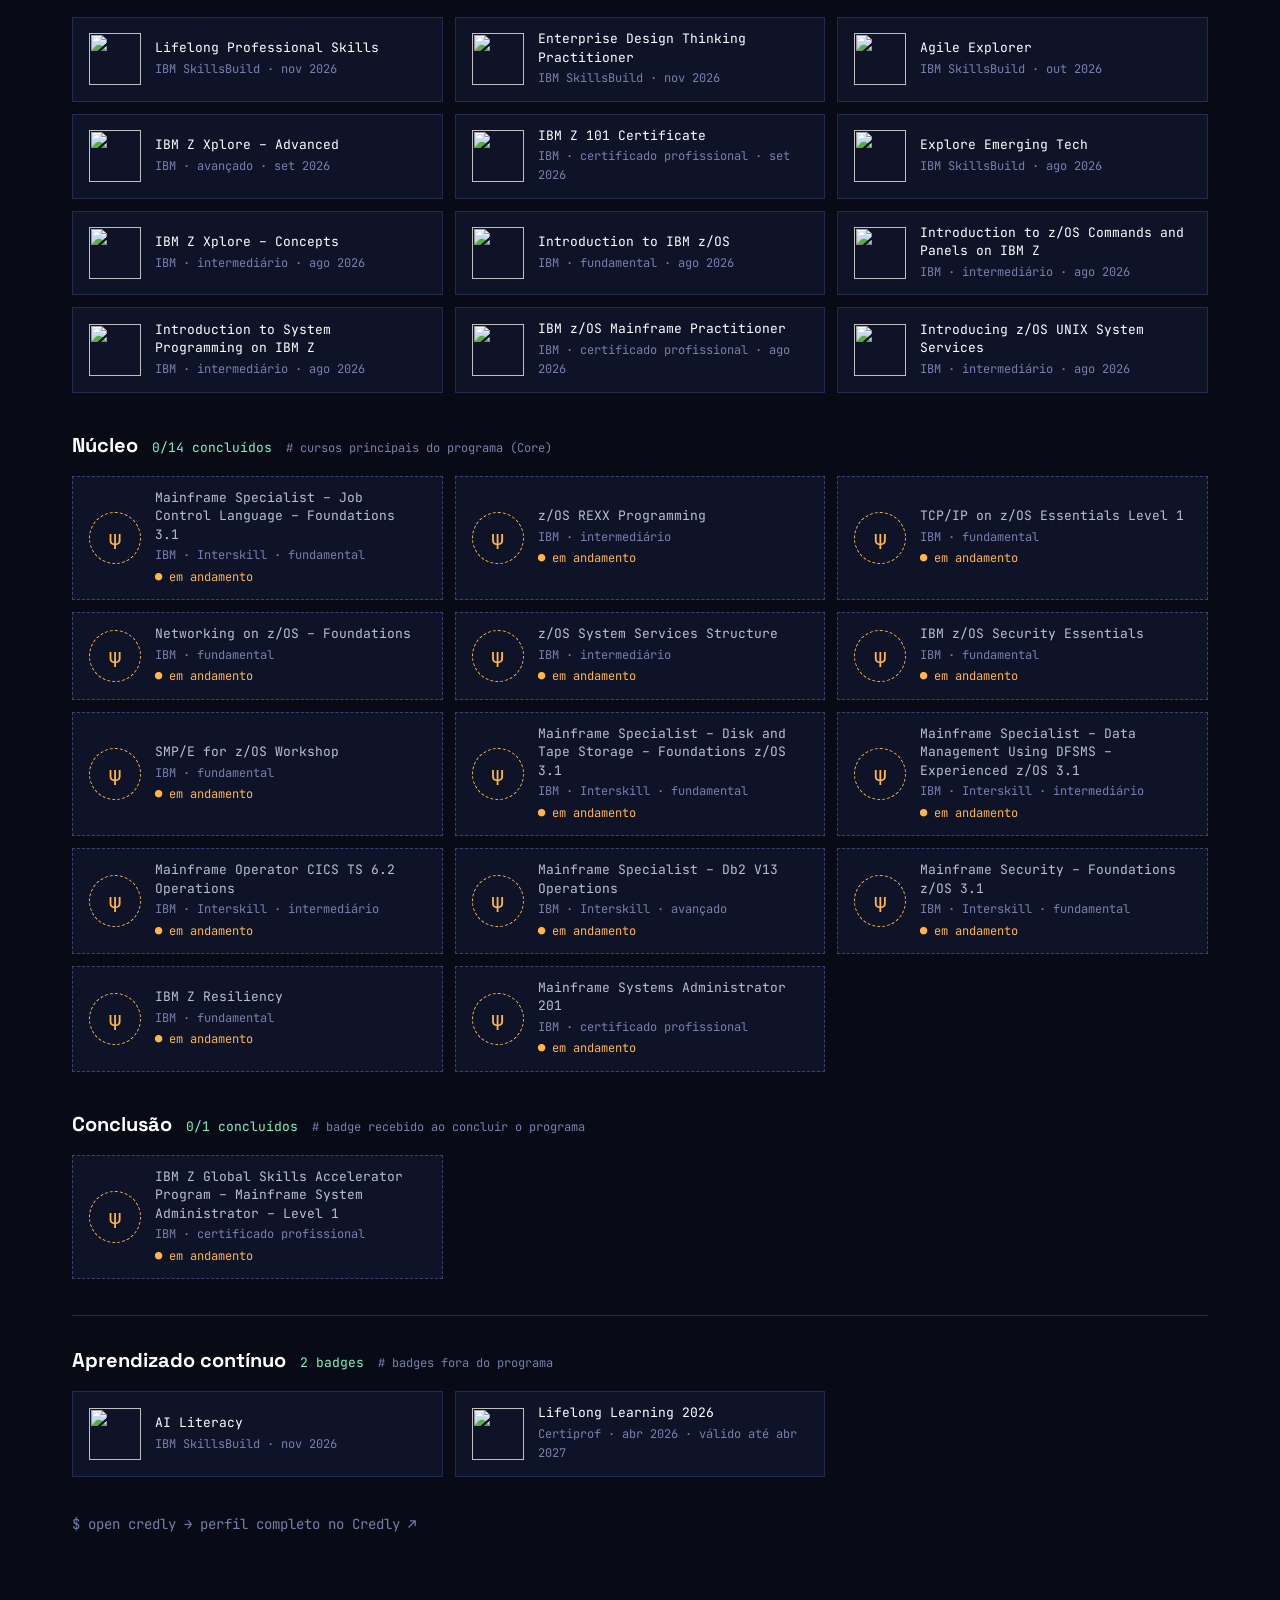
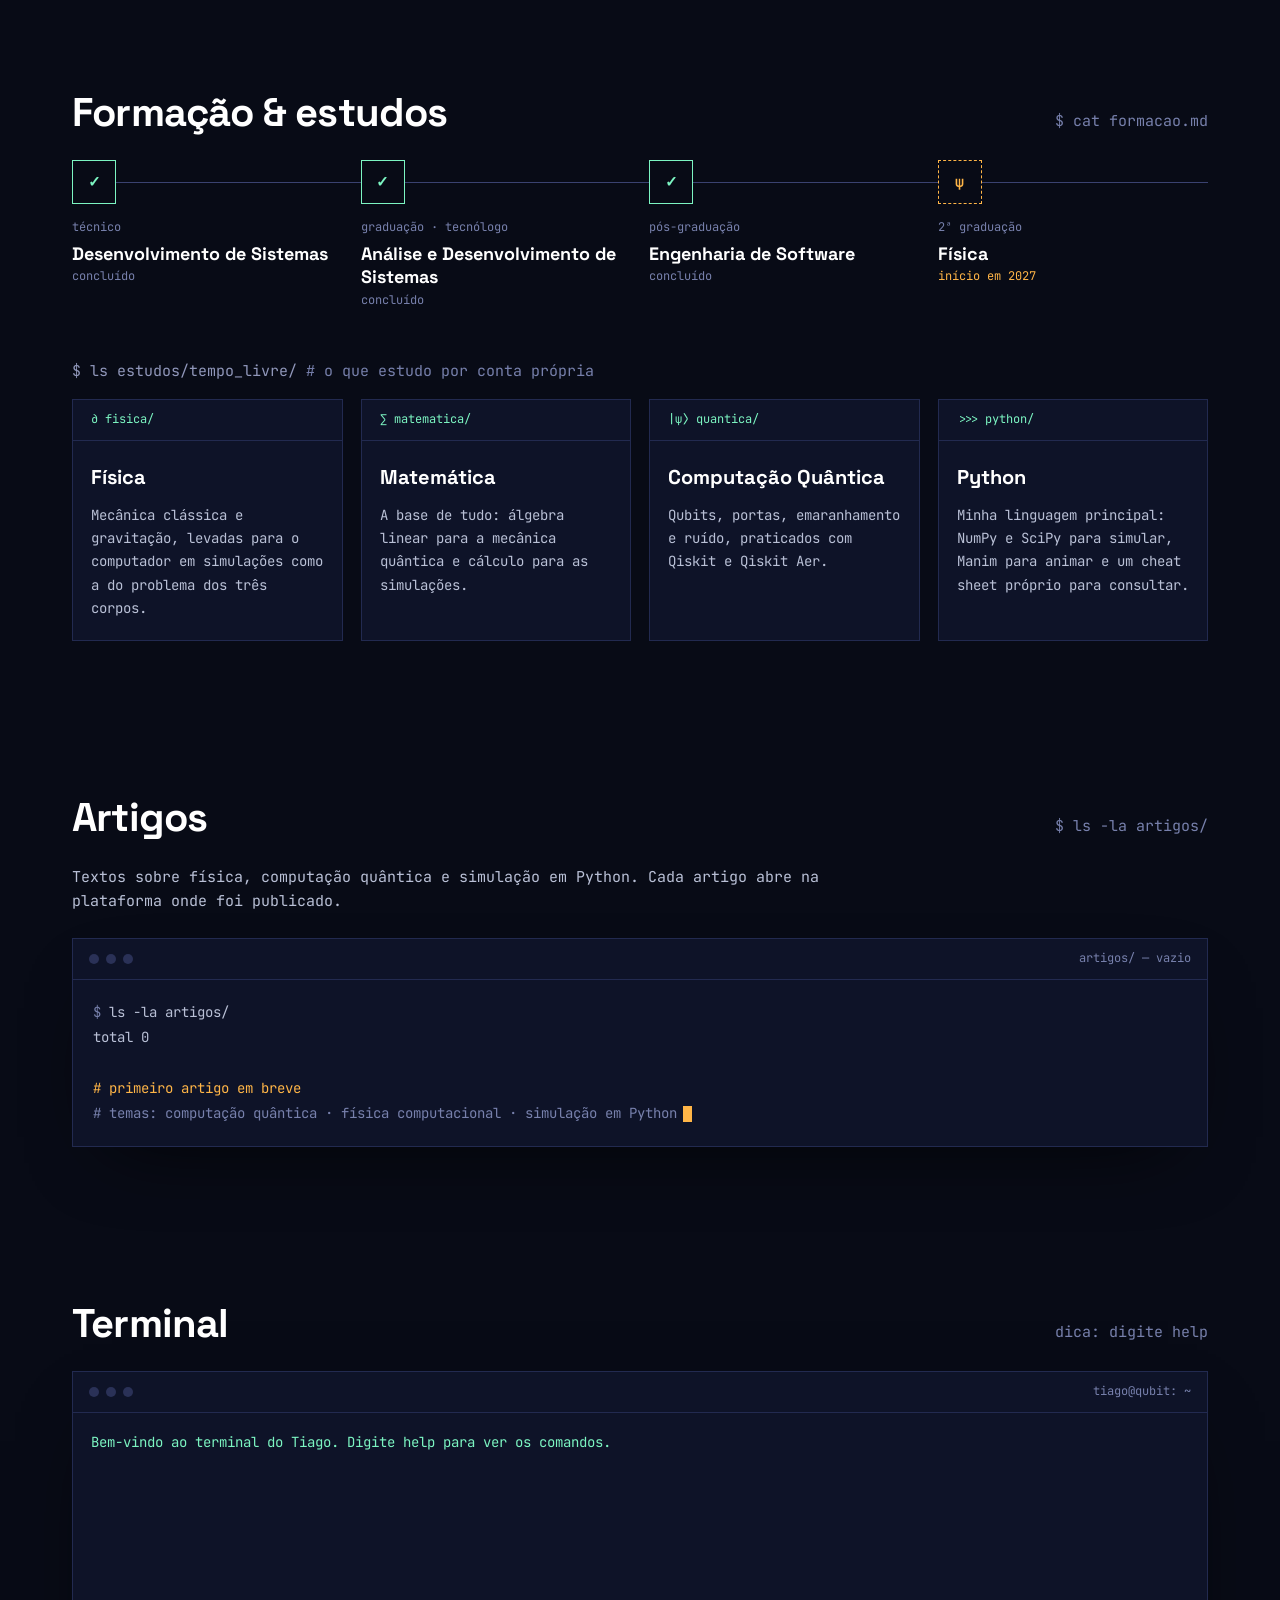
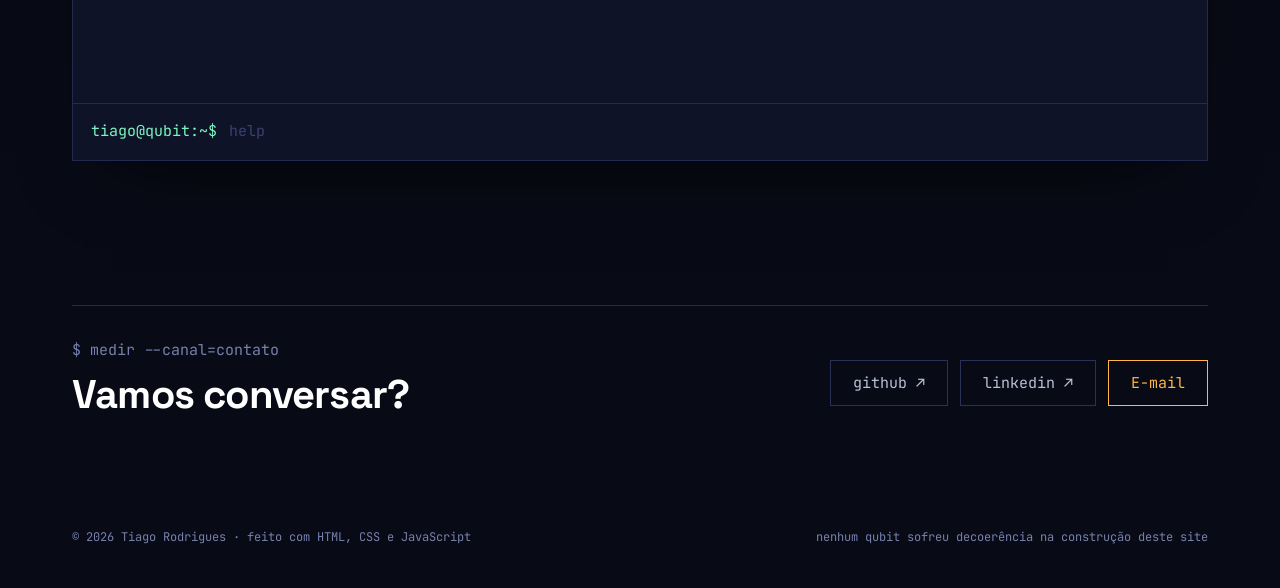
==== commit cbb0ca94: "Fundamentos completos: Enterprise Design Thinking e Lifelong Professional Skills" ====
--- a/index.html
+++ b/index.html
@@ -16,8 +16,8 @@
   <link rel="preconnect" href="https://fonts.gstatic.com" crossorigin>
   <link href="https://fonts.googleapis.com/css2?family=JetBrains+Mono:wght@400;500;700&family=Space+Grotesk:wght@500;700&display=swap" rel="stylesheet">
 
-  <!-- O "?v=8" força o navegador a baixar a versão nova. Suba o número (9, 10...) sempre que mudar o CSS ou algum .js -->
-  <link rel="stylesheet" href="style.css?v=8">
+  <!-- O "?v=9" força o navegador a baixar a versão nova. Suba o número (10, 11...) sempre que mudar o CSS ou algum .js -->
+  <link rel="stylesheet" href="style.css?v=9">
 </head>
 <body>
 
@@ -405,8 +405,8 @@
     <span>nenhum qubit sofreu decoerência na construção deste site</span>
   </footer>
 
-  <script src="artigos.js?v=8"></script>
-  <script src="badges.js?v=8"></script>
-  <script src="script.js?v=8"></script>
+  <script src="artigos.js?v=9"></script>
+  <script src="badges.js?v=9"></script>
+  <script src="script.js?v=9"></script>
 </body>
 </html>
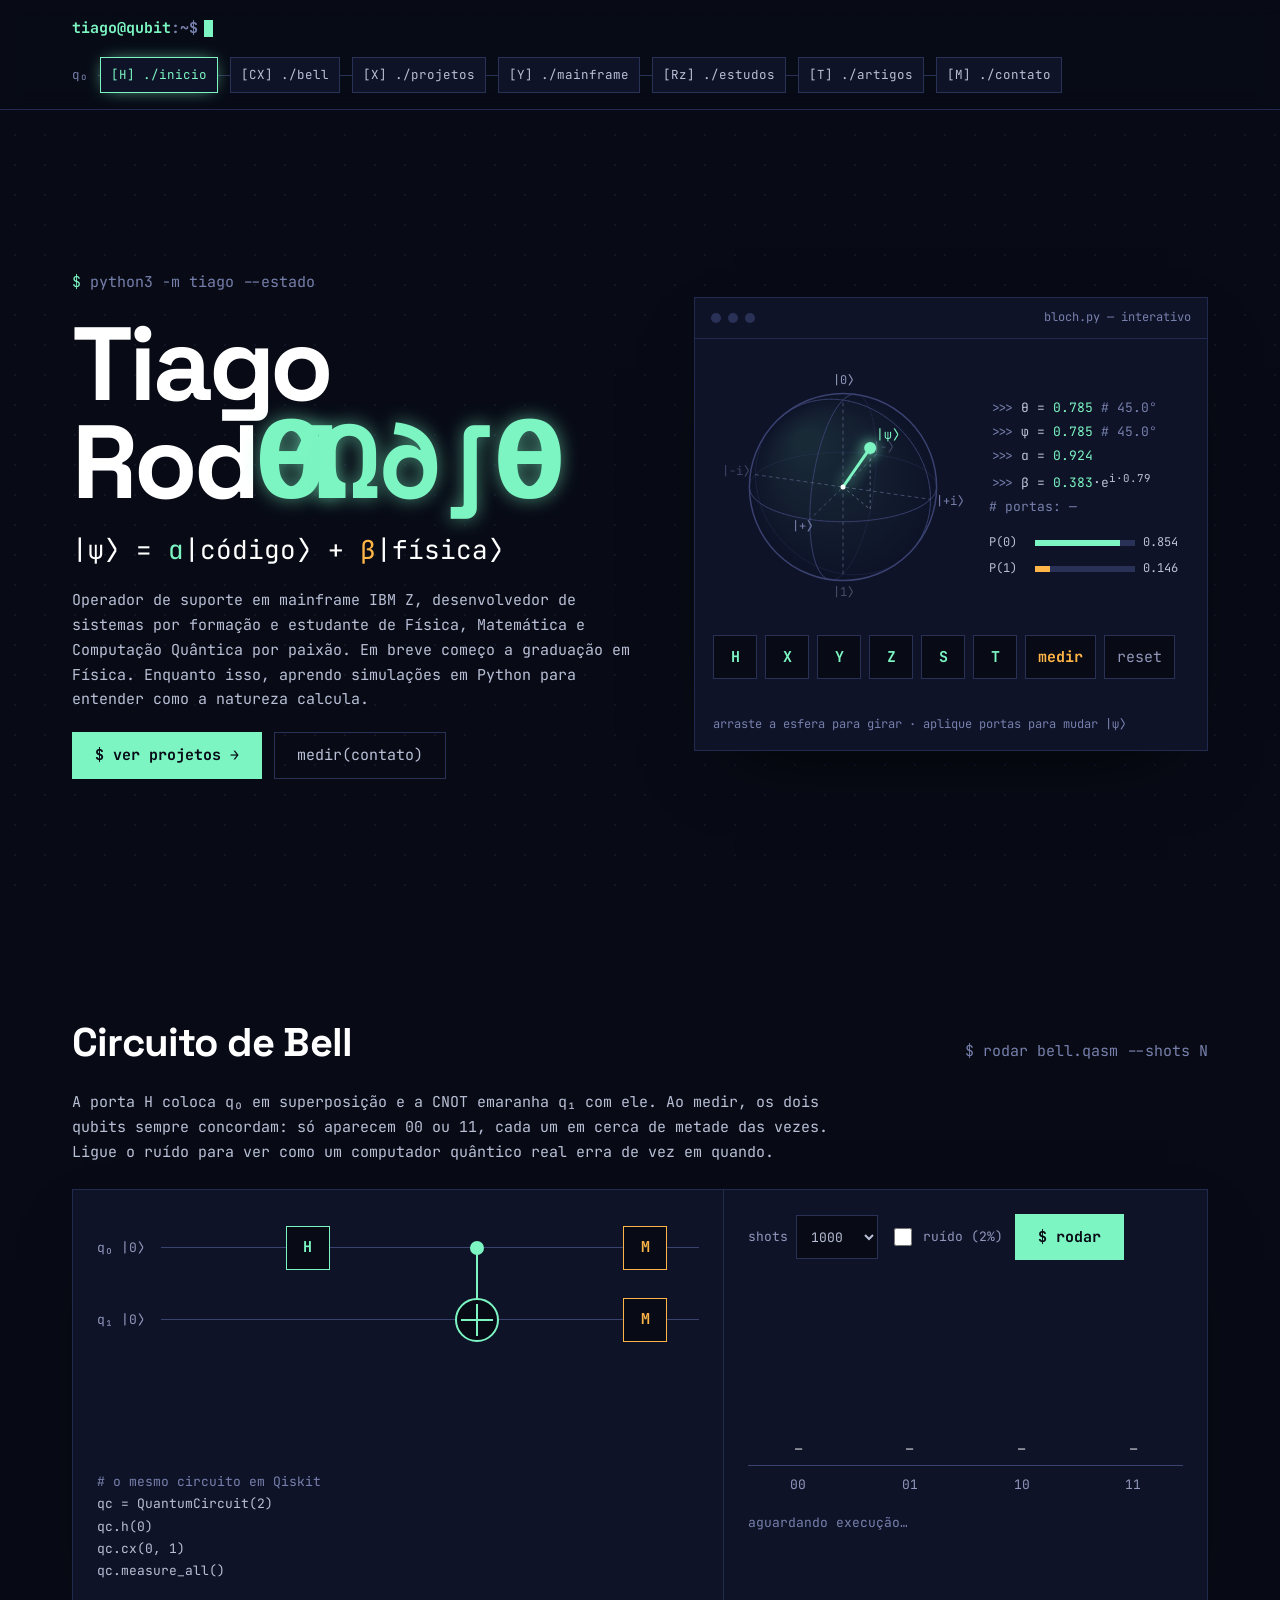
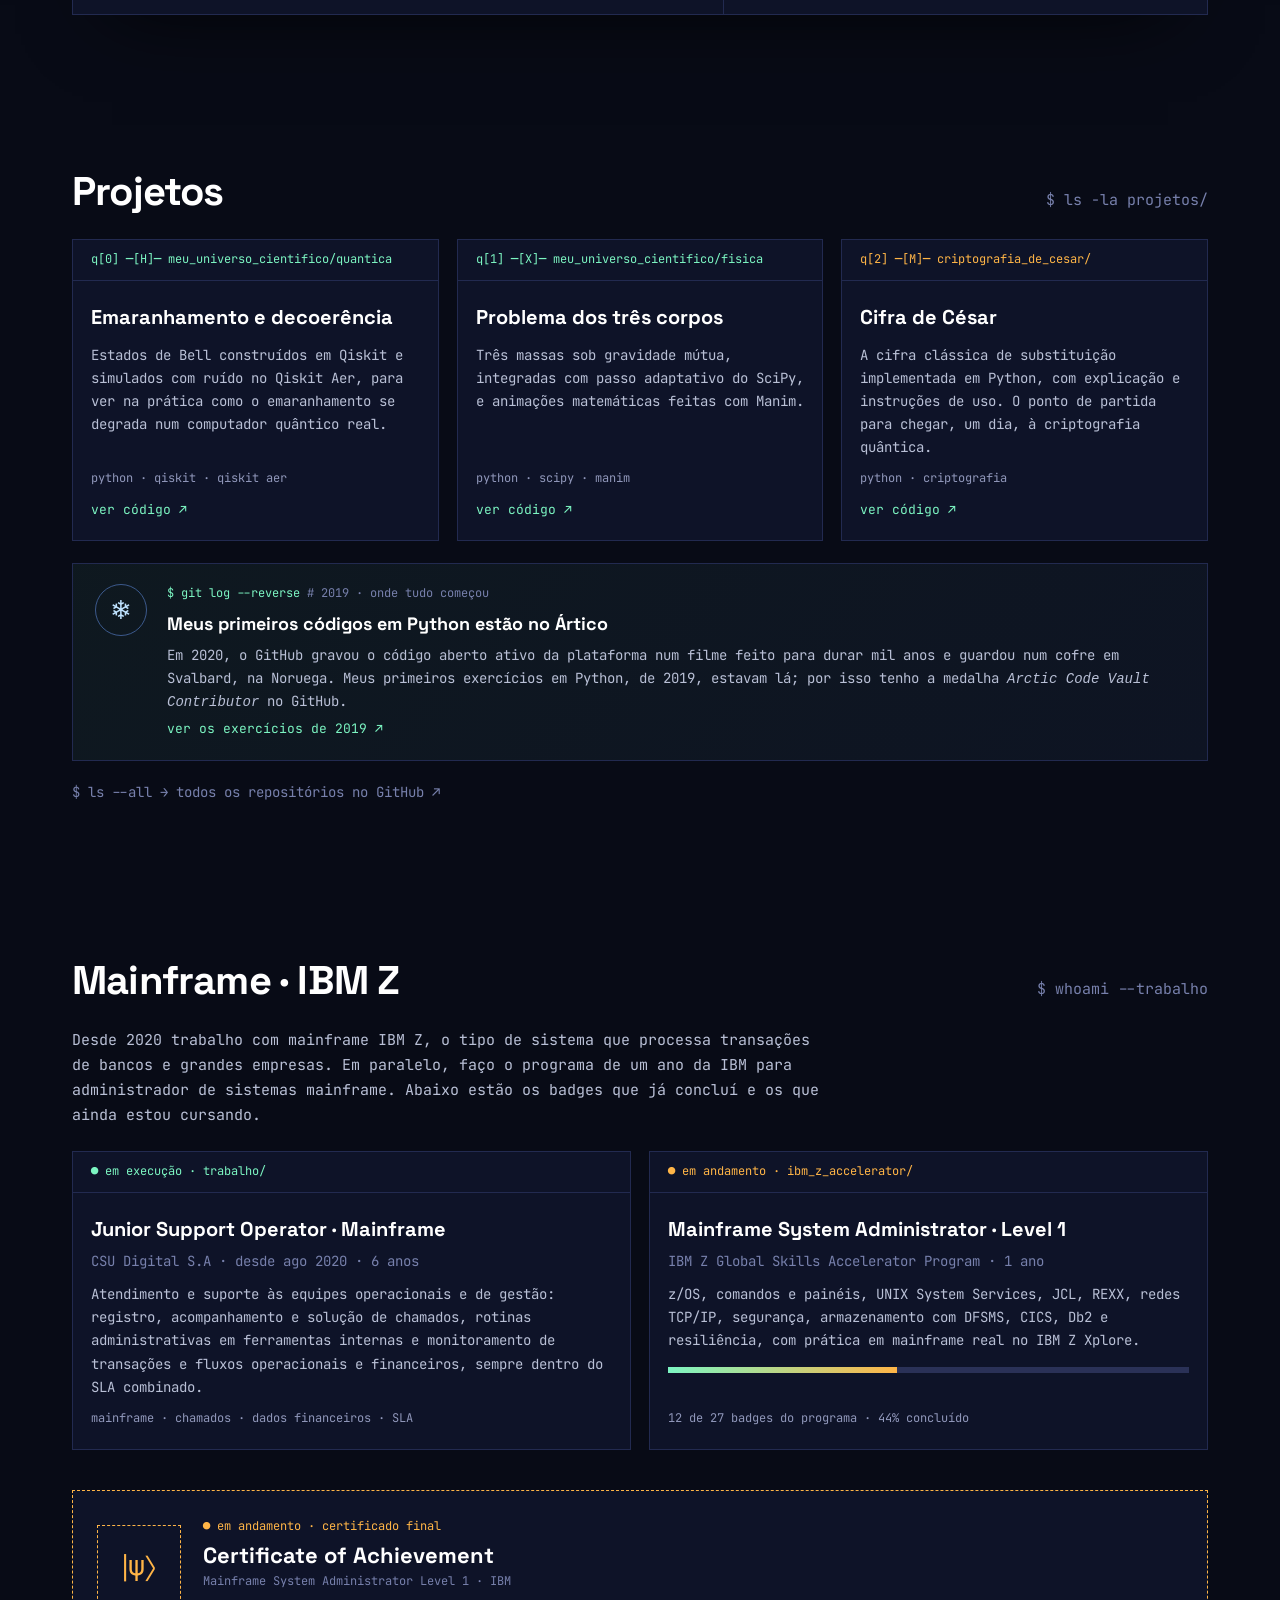
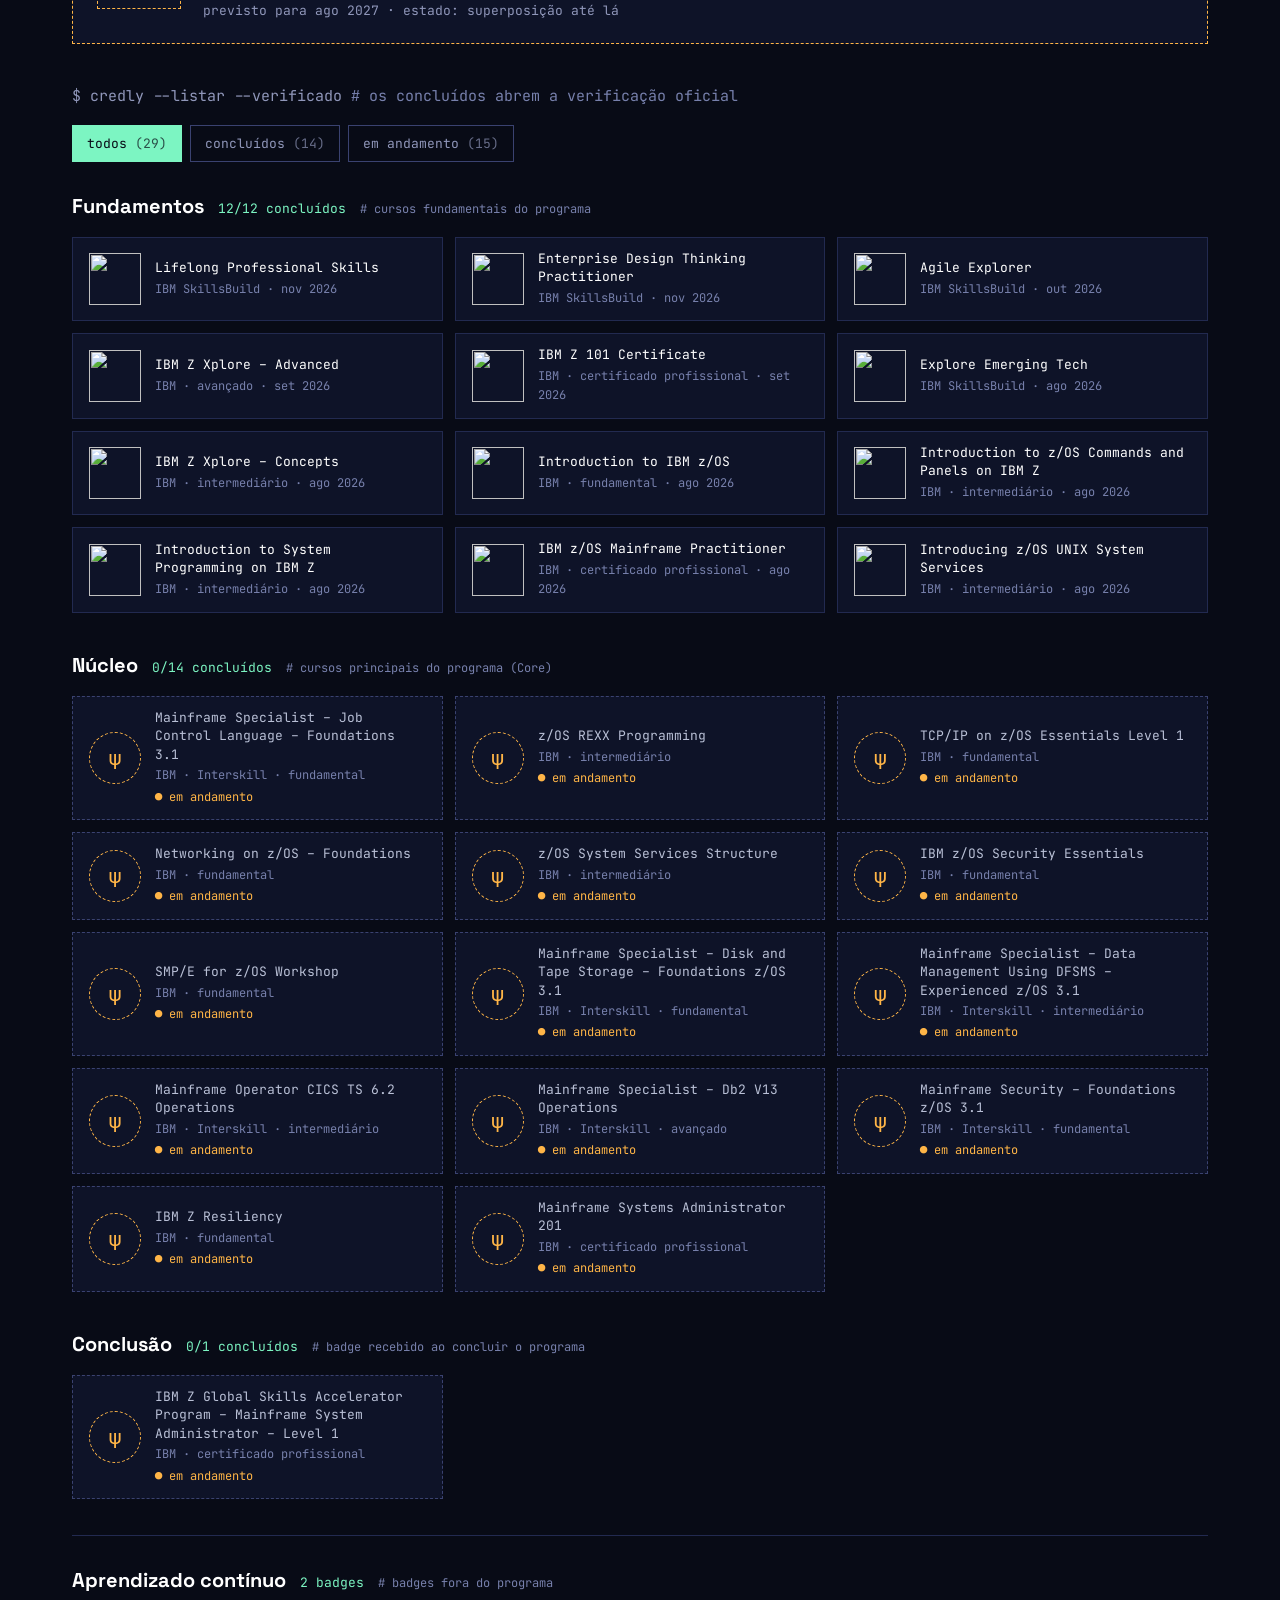
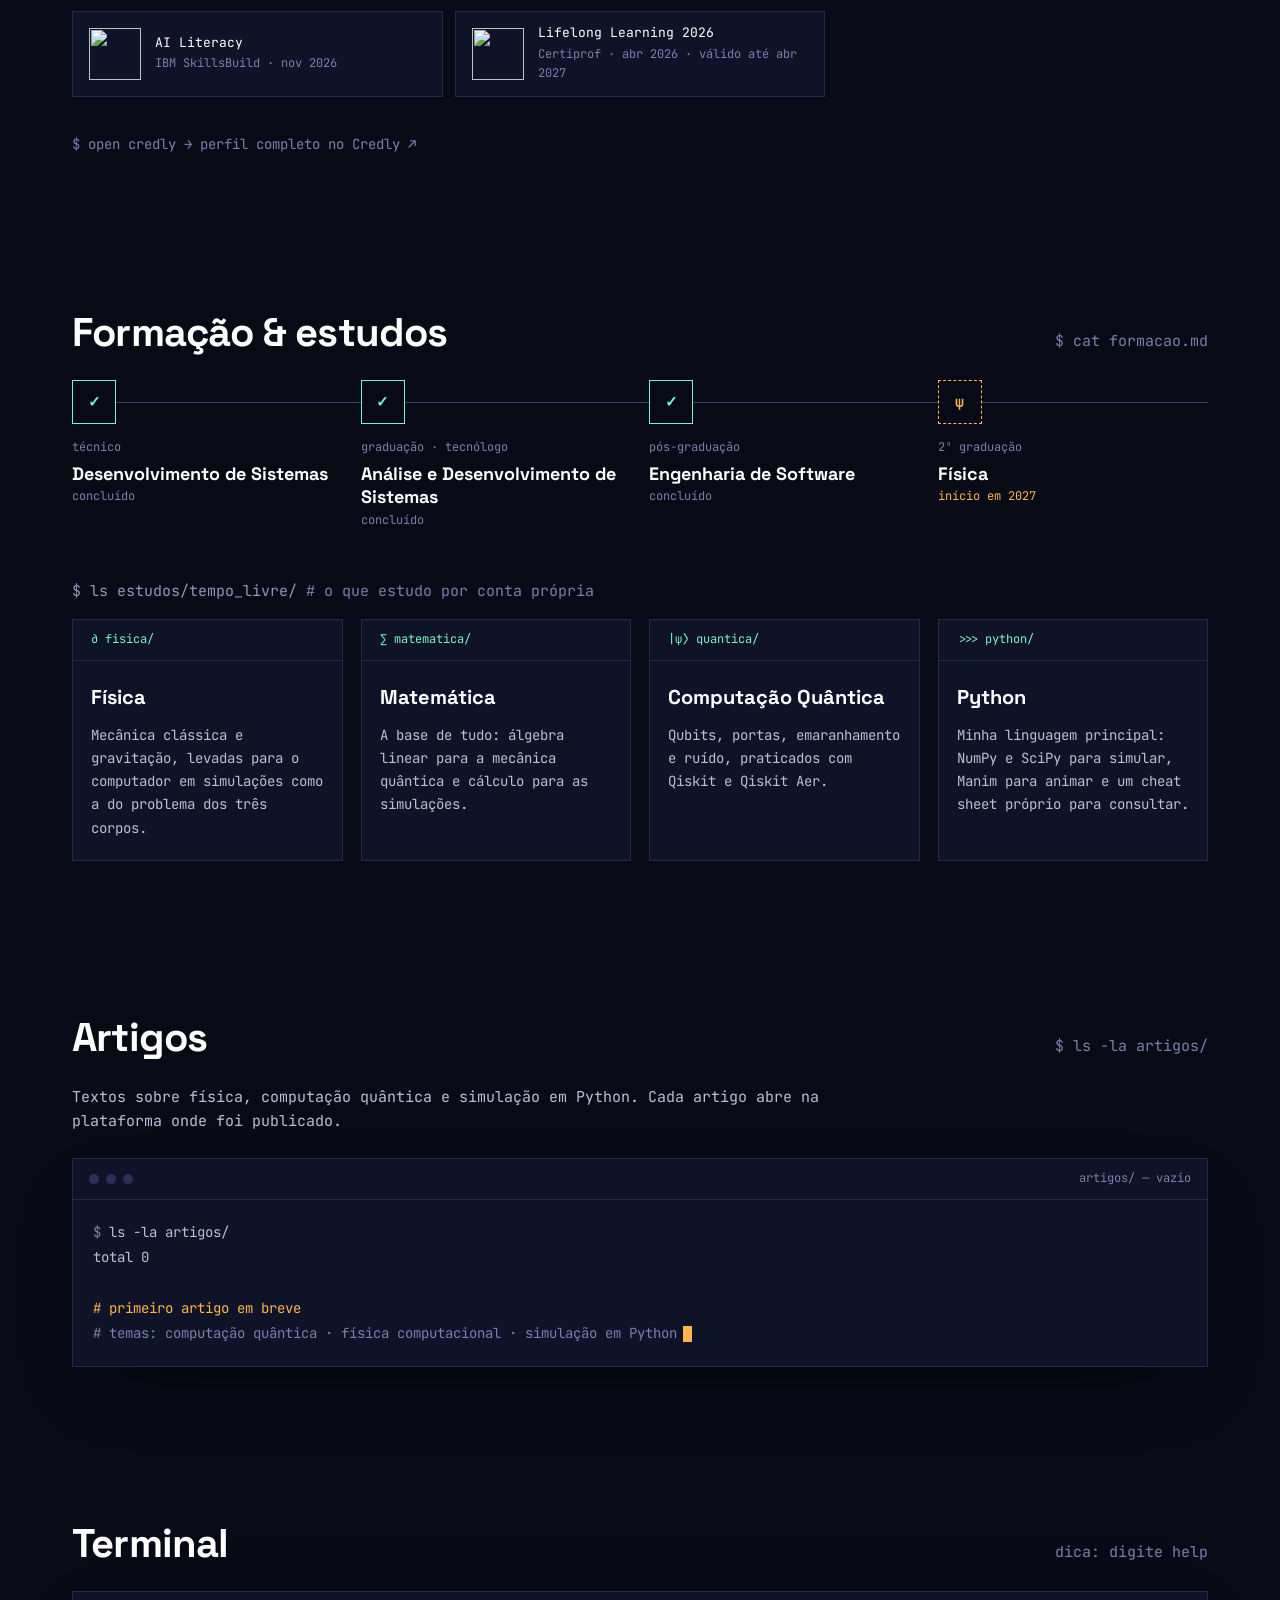
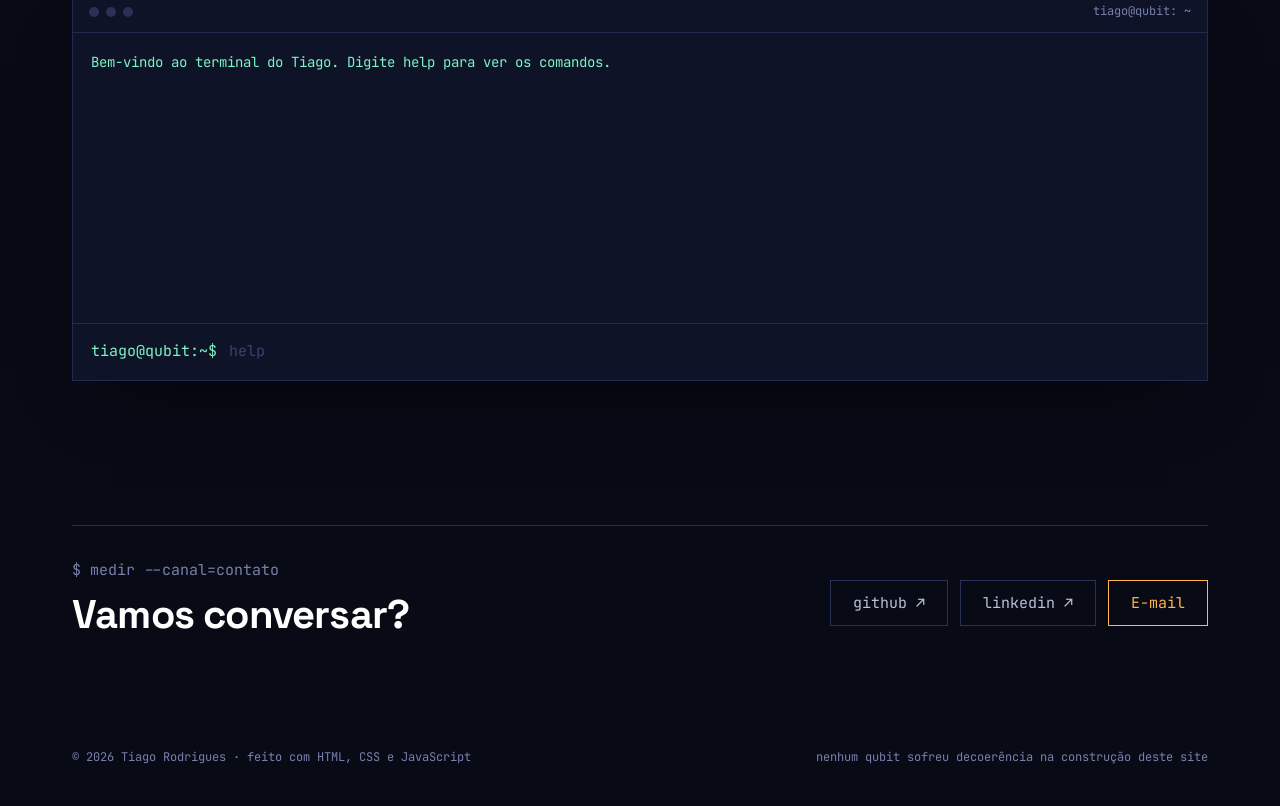
==== commit 98168b7d: "Curiosidade: código de 2019 no Arctic Code Vault" ====
--- a/index.html
+++ b/index.html
@@ -16,8 +16,8 @@
   <link rel="preconnect" href="https://fonts.gstatic.com" crossorigin>
   <link href="https://fonts.googleapis.com/css2?family=JetBrains+Mono:wght@400;500;700&family=Space+Grotesk:wght@500;700&display=swap" rel="stylesheet">
 
-  <!-- O "?v=9" força o navegador a baixar a versão nova. Suba o número (10, 11...) sempre que mudar o CSS ou algum .js -->
-  <link rel="stylesheet" href="style.css?v=9">
+  <!-- O "?v=10" força o navegador a baixar a versão nova. Suba o número (10, 11...) sempre que mudar o CSS ou algum .js -->
+  <link rel="stylesheet" href="style.css?v=10">
 </head>
 <body>
 
@@ -215,6 +215,20 @@
           </div>
         </article>
       </div>
+
+      <!-- Curiosidade: a medalha Arctic Code Vault Contributor do GitHub -->
+      <a class="artico" href="https://github.com/TiagoRodriguesskt/Aprendendo-Python" target="_blank" rel="noopener">
+        <span class="artico-icone" aria-hidden="true">❄</span>
+        <span class="artico-texto">
+          <span class="artico-topo">$ git log --reverse <span class="p"># 2019 · onde tudo começou</span></span>
+          <strong>Meus primeiros códigos em Python estão no Ártico</strong>
+          <span>Em 2020, o GitHub gravou o código aberto ativo da plataforma num filme feito para durar mil anos e guardou
+            num cofre em Svalbard, na Noruega. Meus primeiros exercícios em Python, de 2019, estavam lá; por isso tenho a
+            medalha <em>Arctic Code Vault Contributor</em> no GitHub.</span>
+          <span class="artico-link">ver os exercícios de 2019 ↗</span>
+        </span>
+      </a>
+
       <p class="mais-projetos"><a href="https://github.com/TiagoRodriguesskt?tab=repositories" target="_blank" rel="noopener">$ ls --all  →  todos os repositórios no GitHub ↗</a></p>
     </section>
 
@@ -405,8 +419,8 @@
     <span>nenhum qubit sofreu decoerência na construção deste site</span>
   </footer>
 
-  <script src="artigos.js?v=9"></script>
-  <script src="badges.js?v=9"></script>
-  <script src="script.js?v=9"></script>
+  <script src="artigos.js?v=10"></script>
+  <script src="badges.js?v=10"></script>
+  <script src="script.js?v=10"></script>
 </body>
 </html>
--- a/style.css
+++ b/style.css
@@ -594,6 +594,37 @@
 .mais-projetos a { color: var(--apagado); text-decoration: none; transition: color .2s; }
 .mais-projetos a:hover { color: var(--a1); }
 
+/* Curiosidade: o código no cofre do Ártico (Arctic Code Vault) */
+.artico {
+  display: flex;
+  gap: 20px;
+  align-items: flex-start;
+  margin-top: 22px;
+  padding: 20px 22px;
+  color: var(--texto);
+  text-decoration: none;
+  background: linear-gradient(135deg, rgba(124, 245, 194, .06), rgba(120, 170, 255, .06));
+  border: 1px solid var(--borda);
+  transition: border-color .2s, transform .2s;
+}
+.artico:hover { border-color: var(--a1); transform: translateY(-2px); }
+.artico-icone {
+  flex: 0 0 auto;
+  width: 52px;
+  height: 52px;
+  display: flex;
+  align-items: center;
+  justify-content: center;
+  font-size: 26px;
+  color: #BFE3FF;
+  border: 1px solid #3C5A8C;
+  border-radius: 50%;
+}
+.artico-texto { display: flex; flex-direction: column; gap: 6px; min-width: 0; font-size: 14px; line-height: 1.6; }
+.artico-topo { font-size: 12px; color: var(--a1); }
+.artico strong { font-family: var(--titulo); font-size: 18px; color: var(--forte); }
+.artico-link { font-size: 13px; color: var(--a1); }
+
 /* Formação: linha do tempo no estilo fio de qubit */
 .formacao {
   position: relative;
@@ -939,6 +970,8 @@
 
   .certificado-final { flex-direction: column; align-items: flex-start; gap: 16px; padding: 20px; }
   .cf-estado { width: 64px; height: 64px; font-size: 22px; }
+  .artico { flex-direction: column; gap: 14px; padding: 18px; }
+  .artico-icone { width: 44px; height: 44px; font-size: 22px; }
 }
 
 @media (max-width: 560px) {
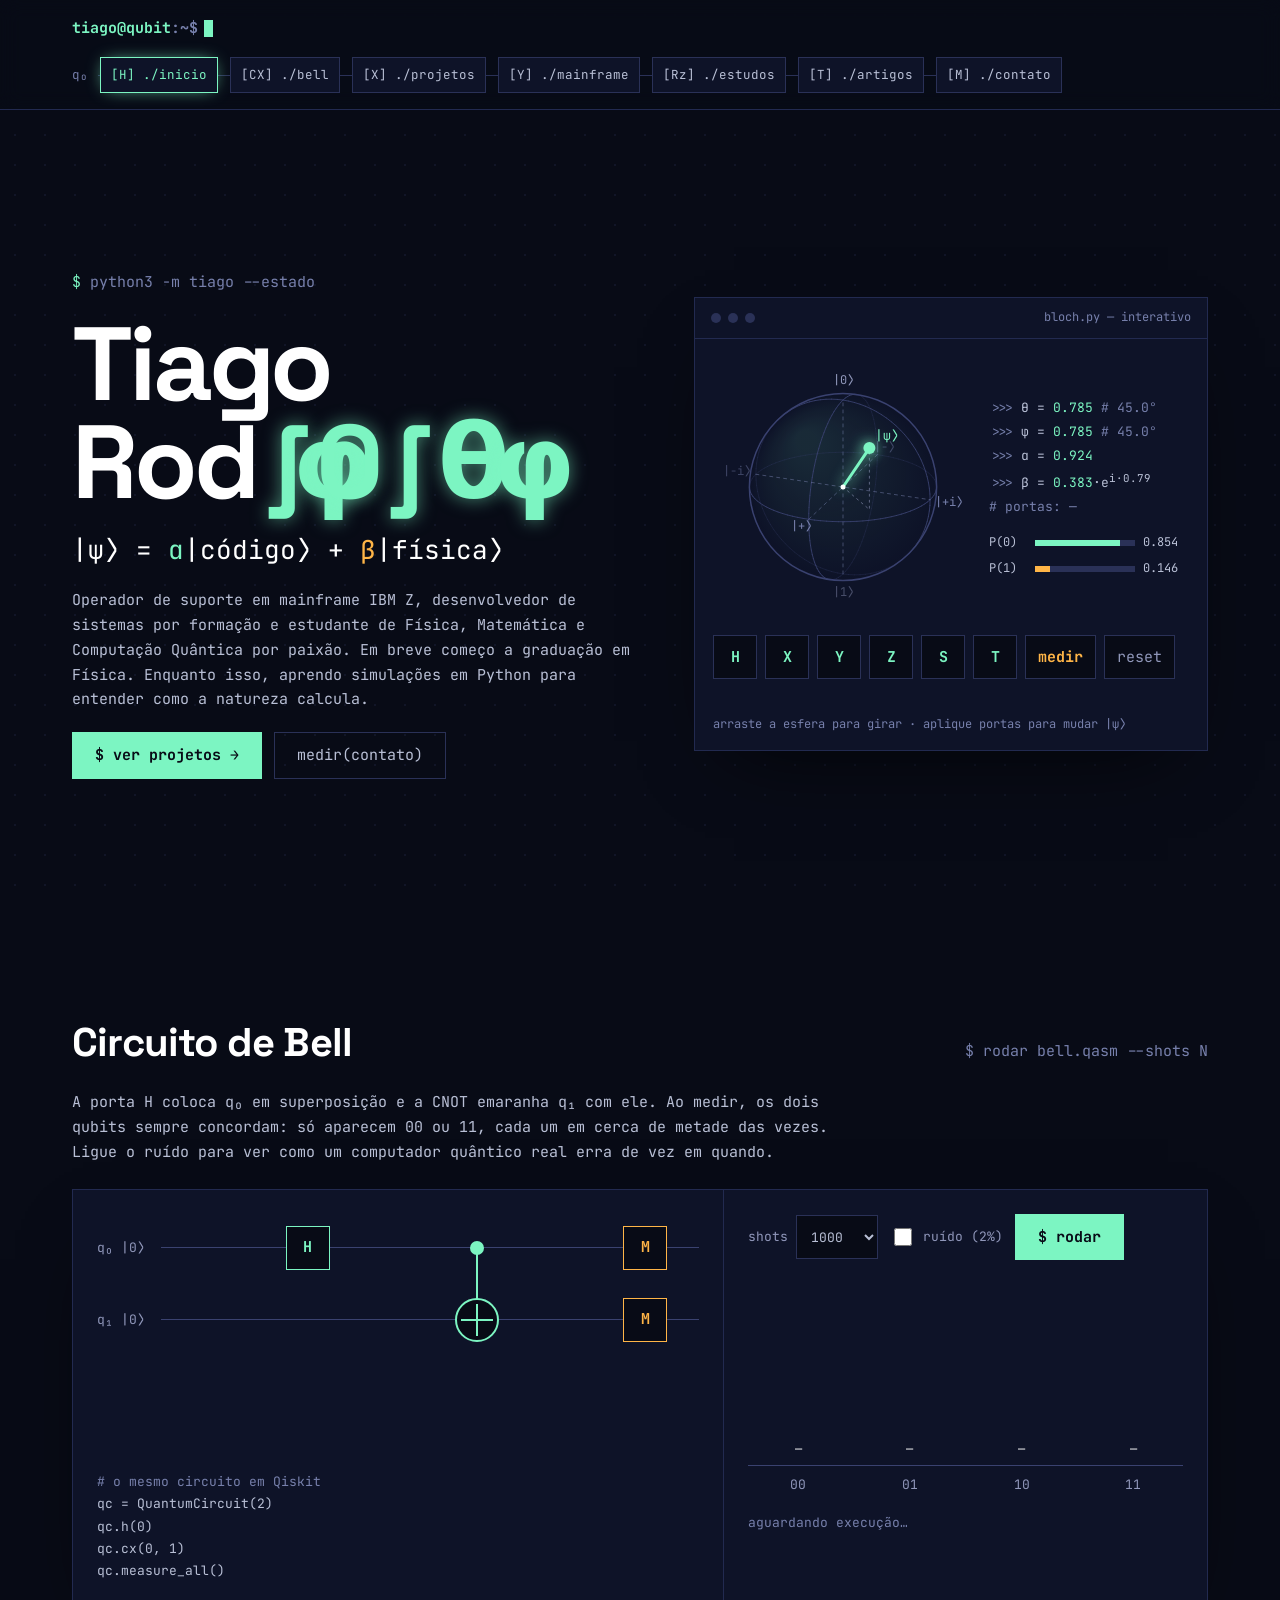
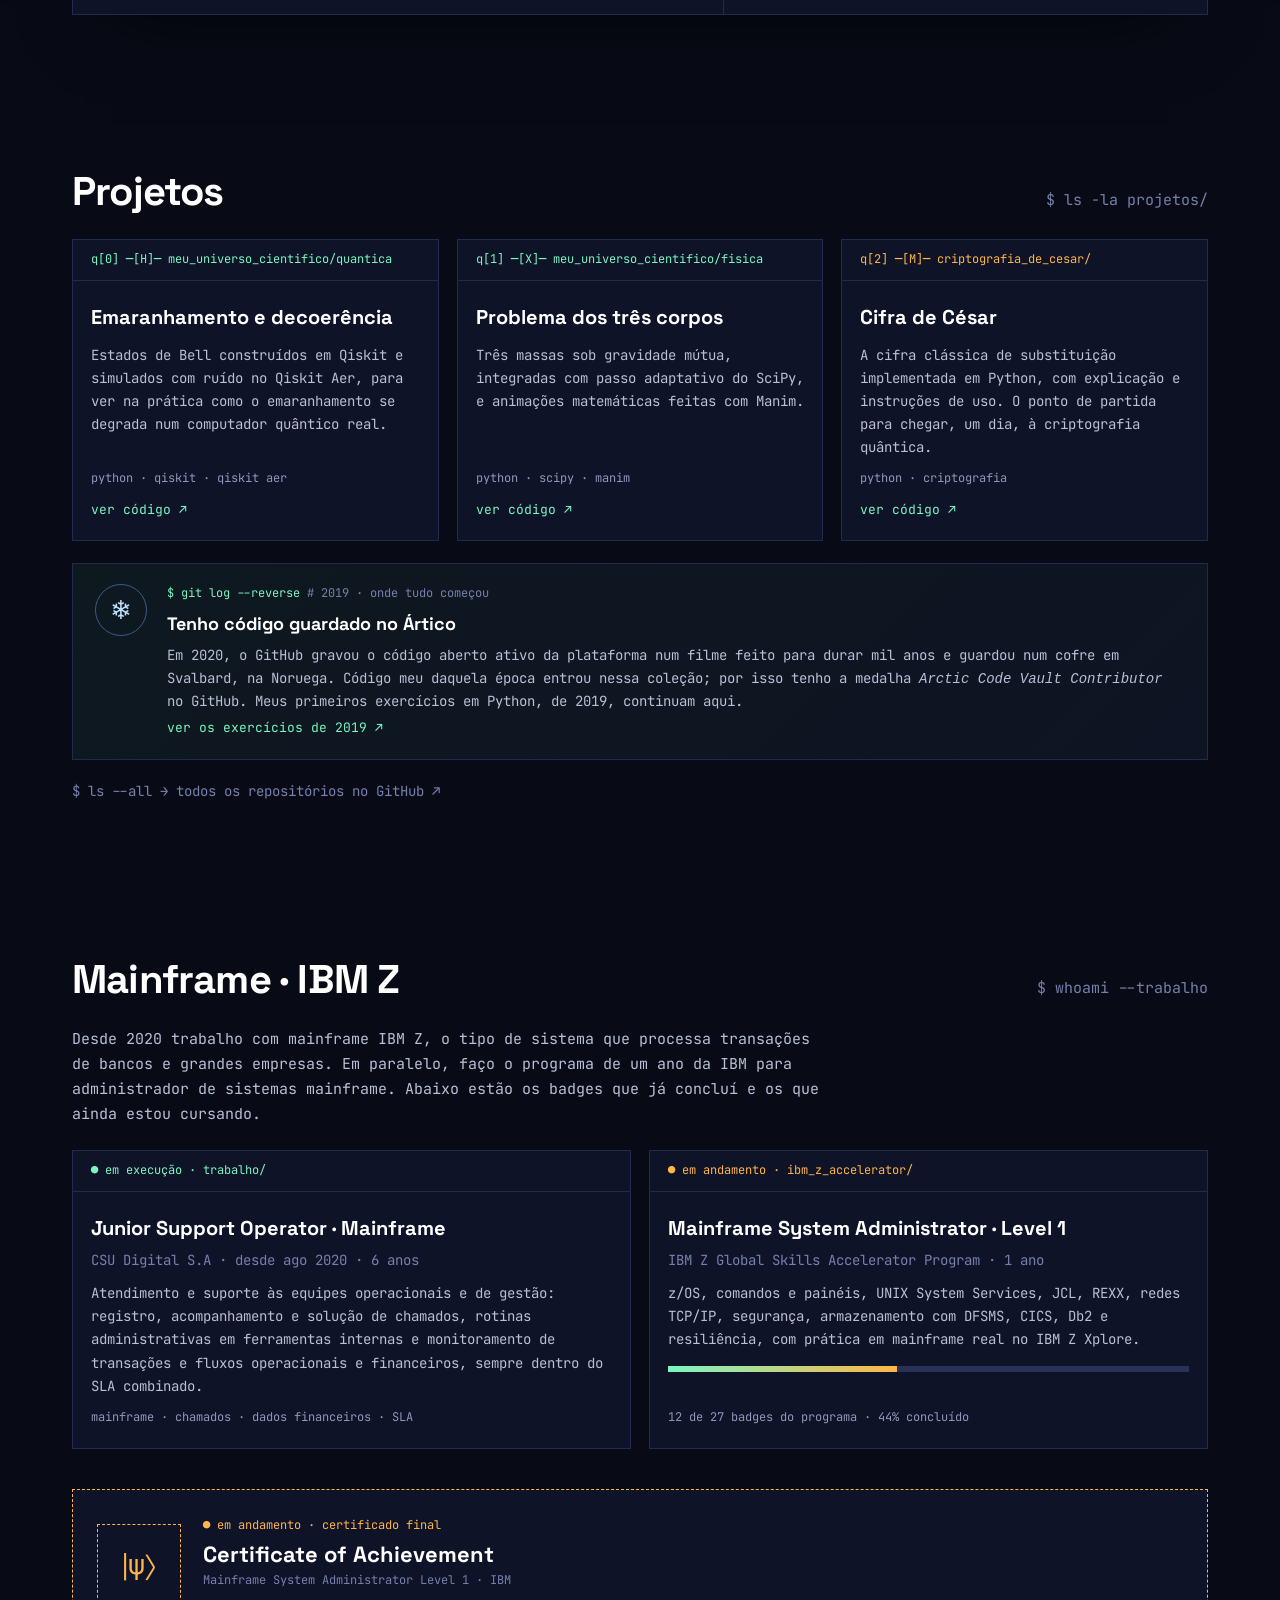
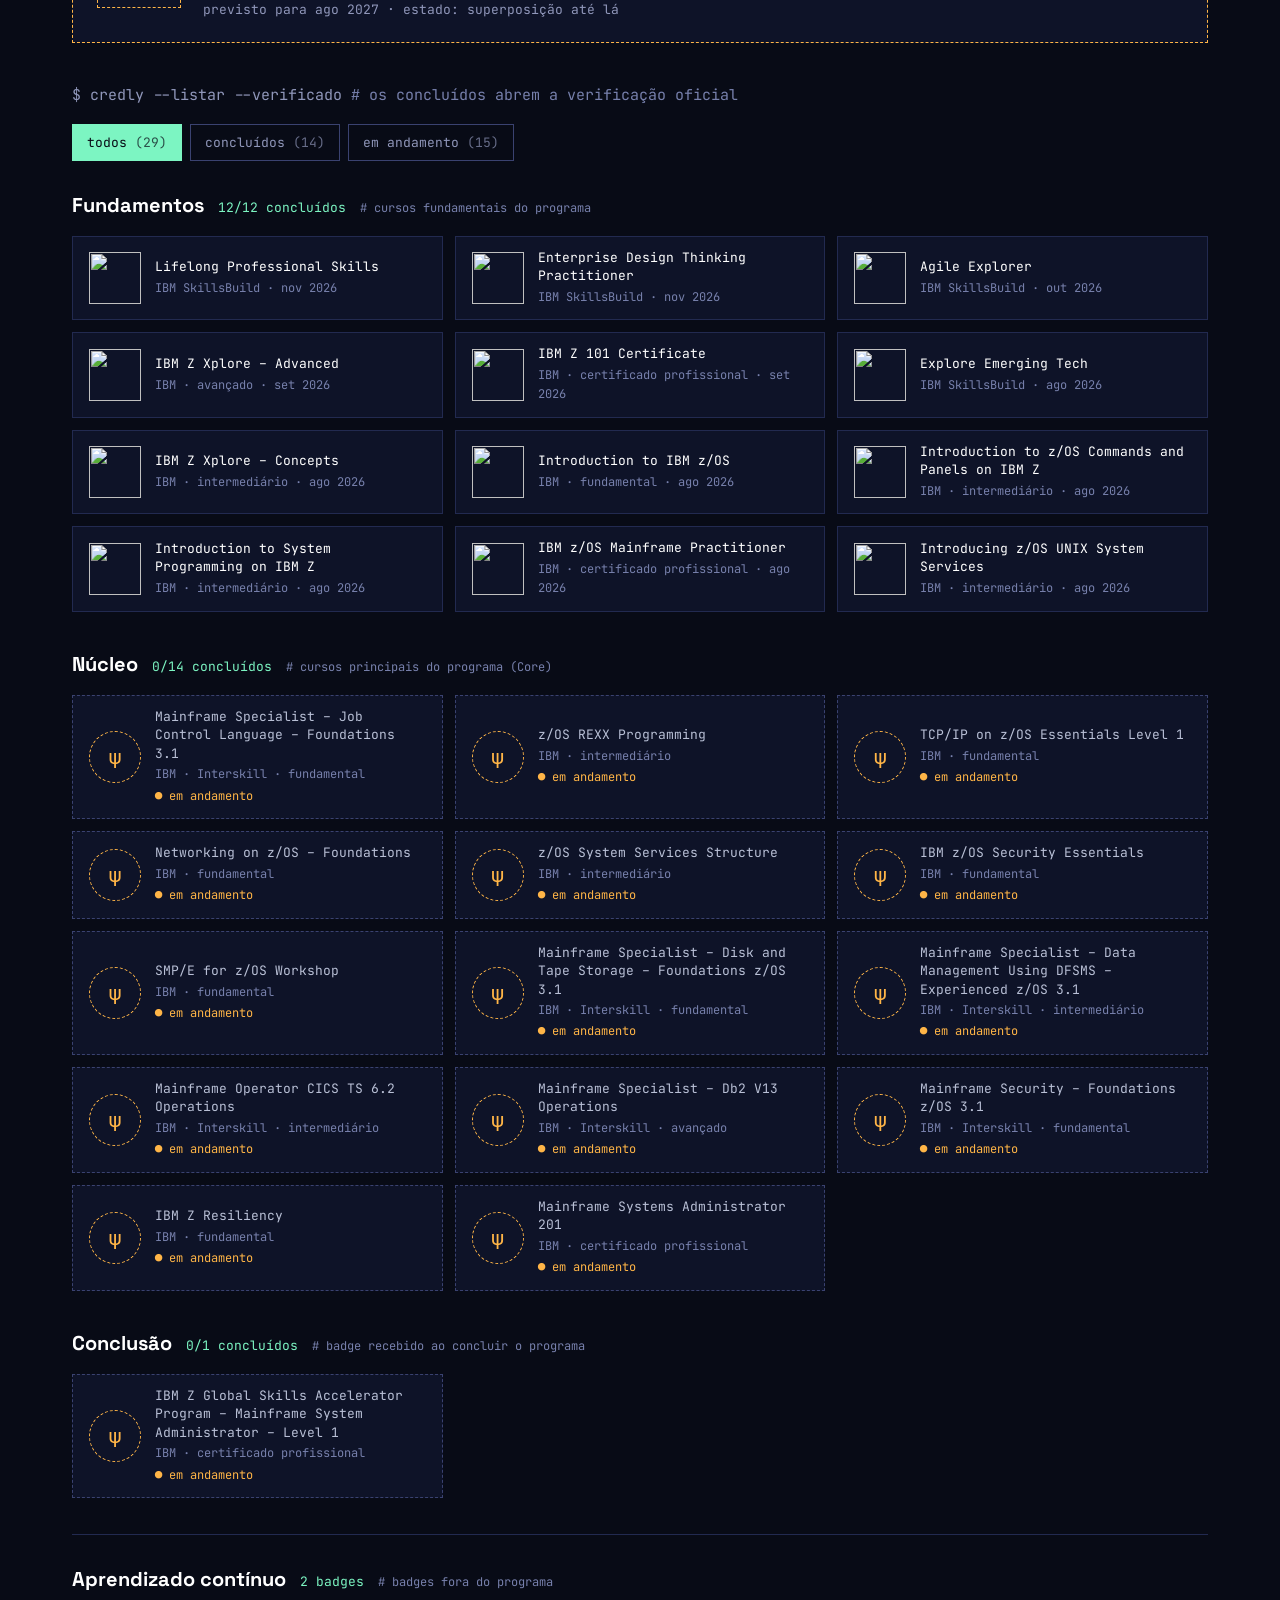
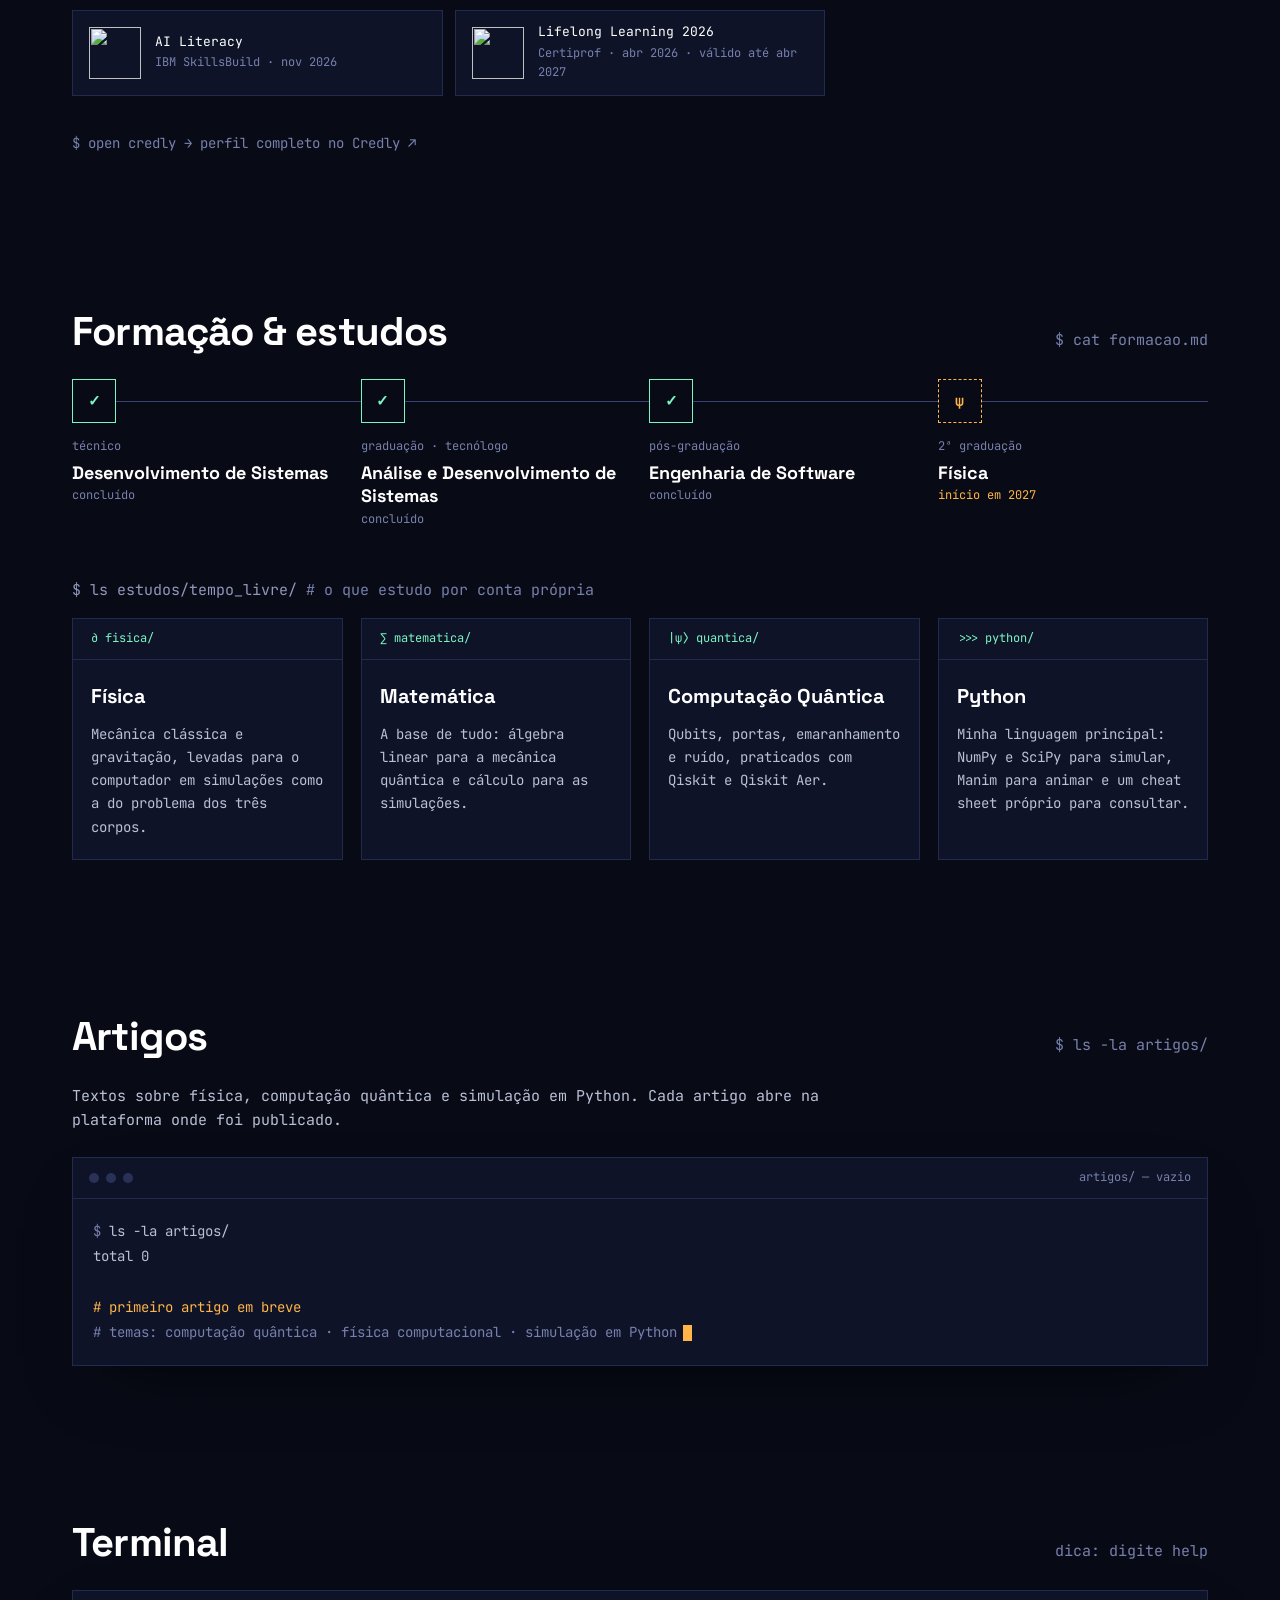
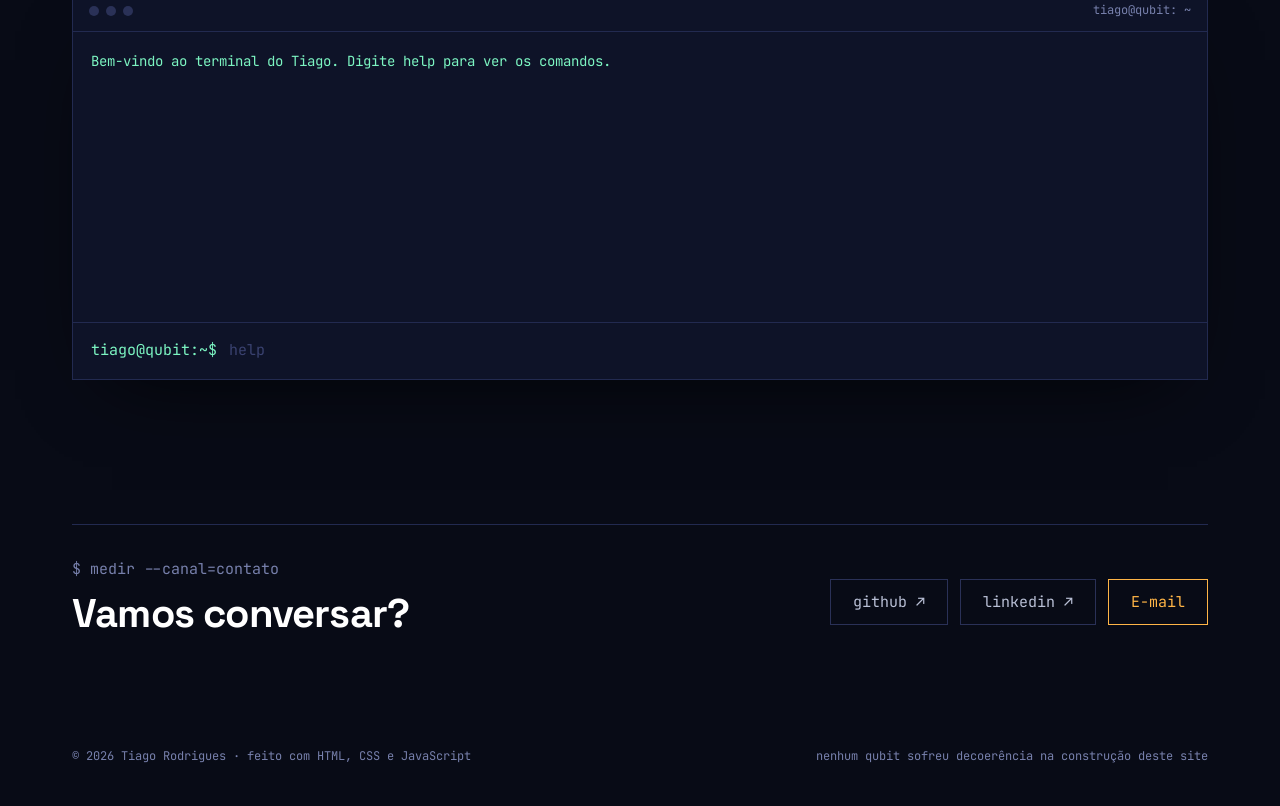
==== commit 01c6fae2: "Ajuste texto do Arctic Code Vault" ====
--- a/index.html
+++ b/index.html
@@ -221,10 +221,10 @@
         <span class="artico-icone" aria-hidden="true">❄</span>
         <span class="artico-texto">
           <span class="artico-topo">$ git log --reverse <span class="p"># 2019 · onde tudo começou</span></span>
-          <strong>Meus primeiros códigos em Python estão no Ártico</strong>
+          <strong>Tenho código guardado no Ártico</strong>
           <span>Em 2020, o GitHub gravou o código aberto ativo da plataforma num filme feito para durar mil anos e guardou
-            num cofre em Svalbard, na Noruega. Meus primeiros exercícios em Python, de 2019, estavam lá; por isso tenho a
-            medalha <em>Arctic Code Vault Contributor</em> no GitHub.</span>
+            num cofre em Svalbard, na Noruega. Código meu daquela época entrou nessa coleção; por isso tenho a medalha
+            <em>Arctic Code Vault Contributor</em> no GitHub. Meus primeiros exercícios em Python, de 2019, continuam aqui.</span>
           <span class="artico-link">ver os exercícios de 2019 ↗</span>
         </span>
       </a>
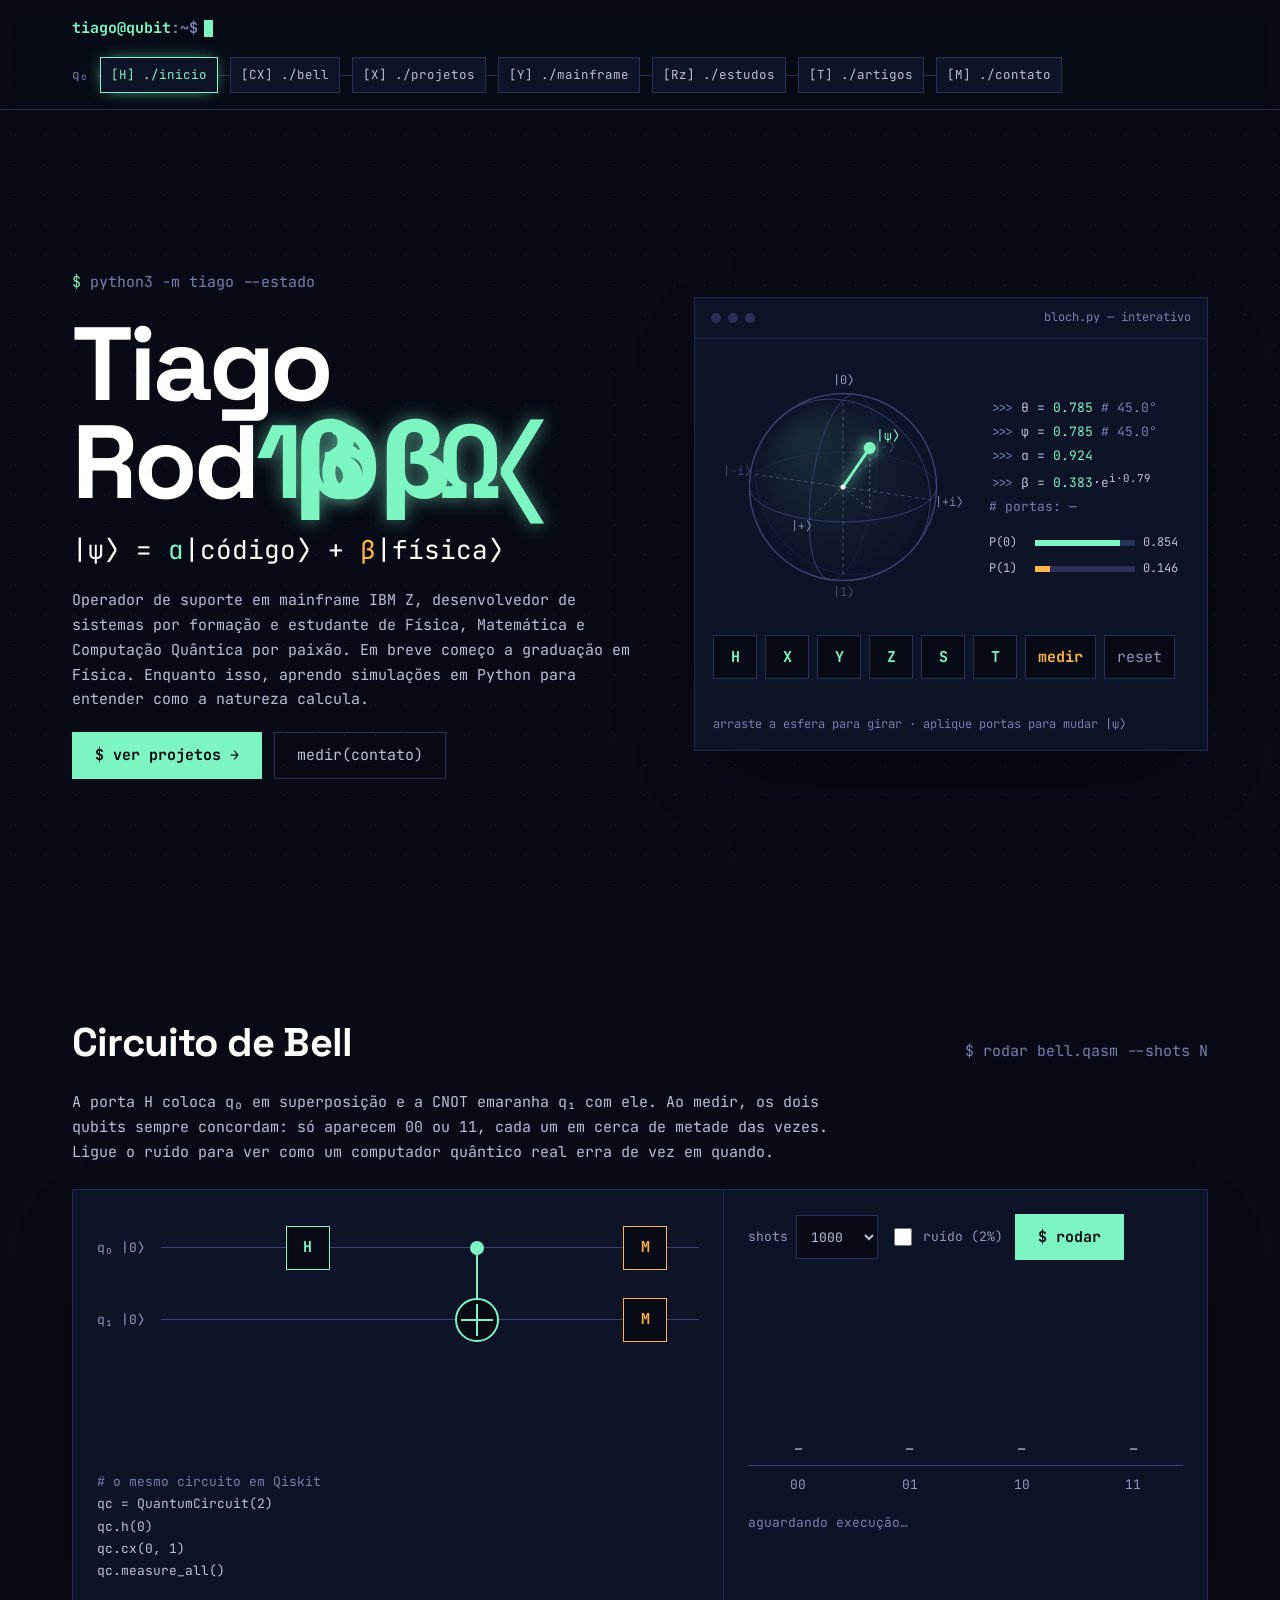
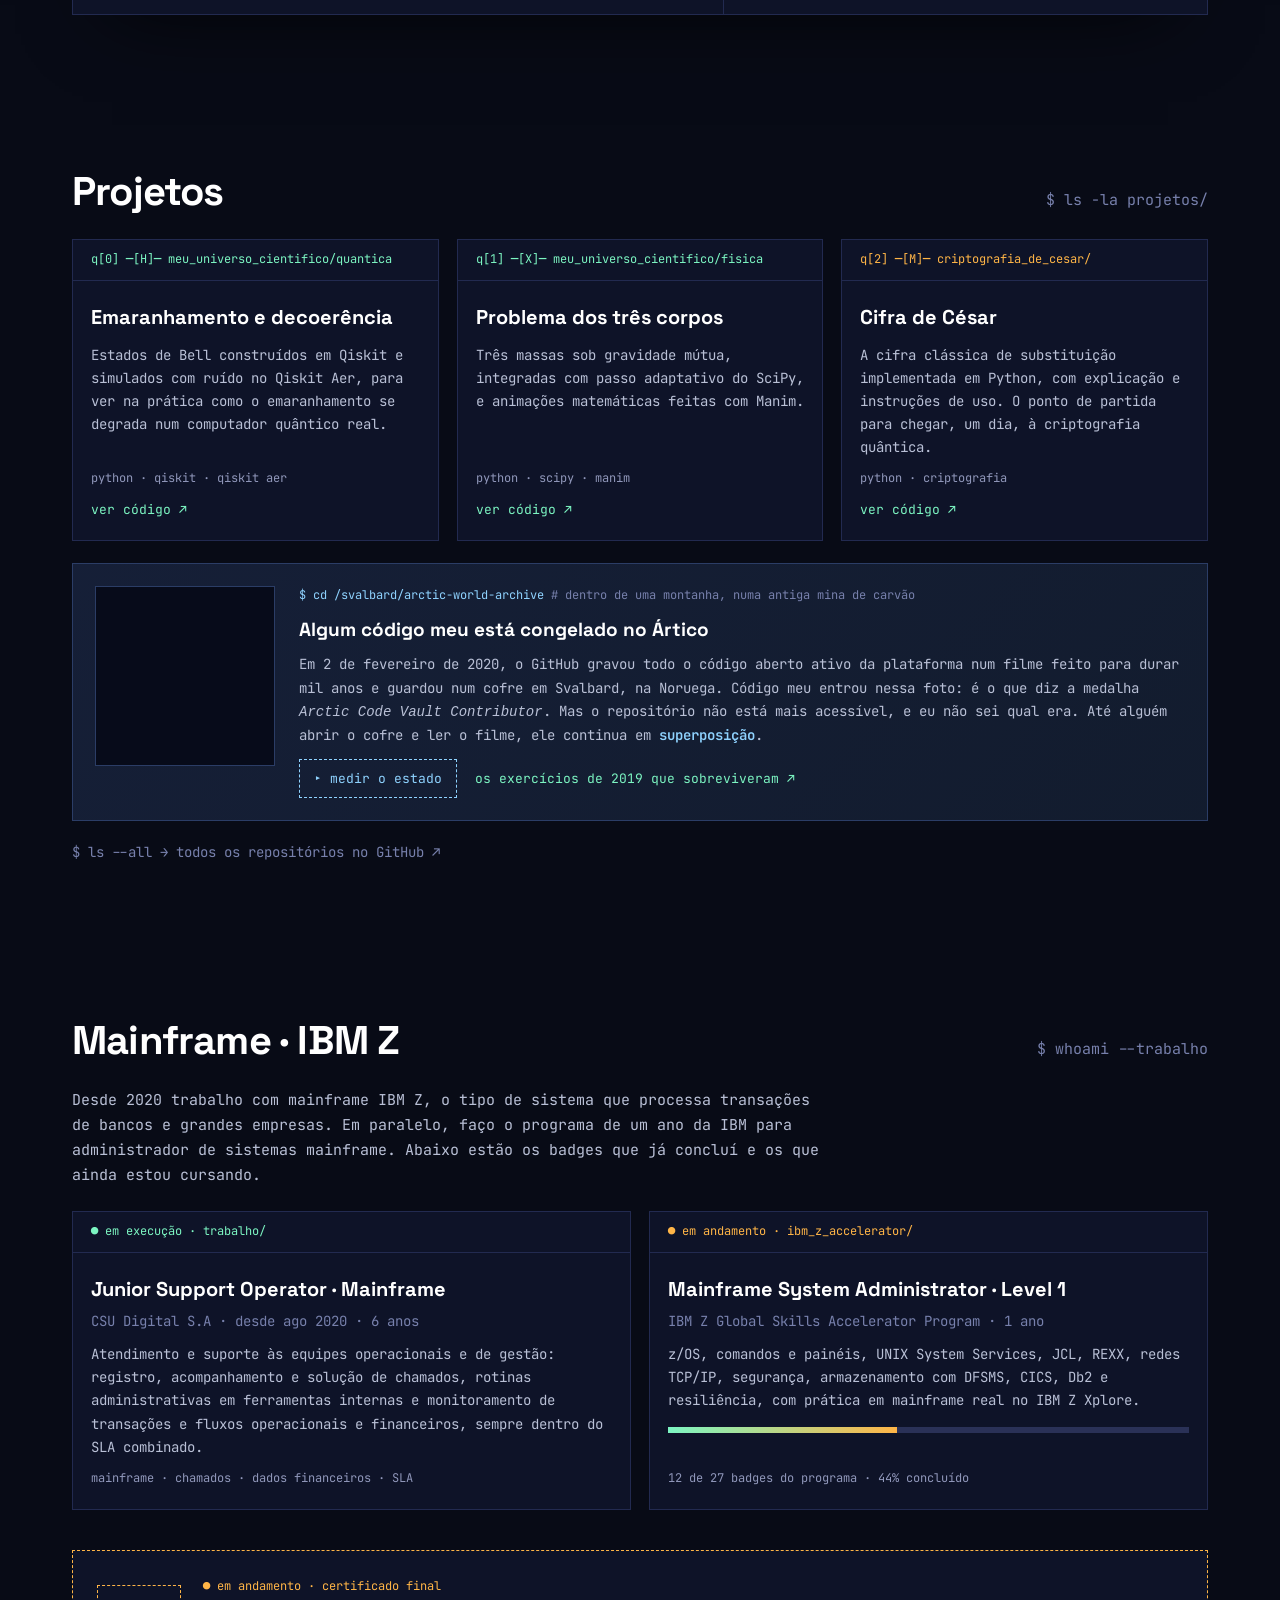
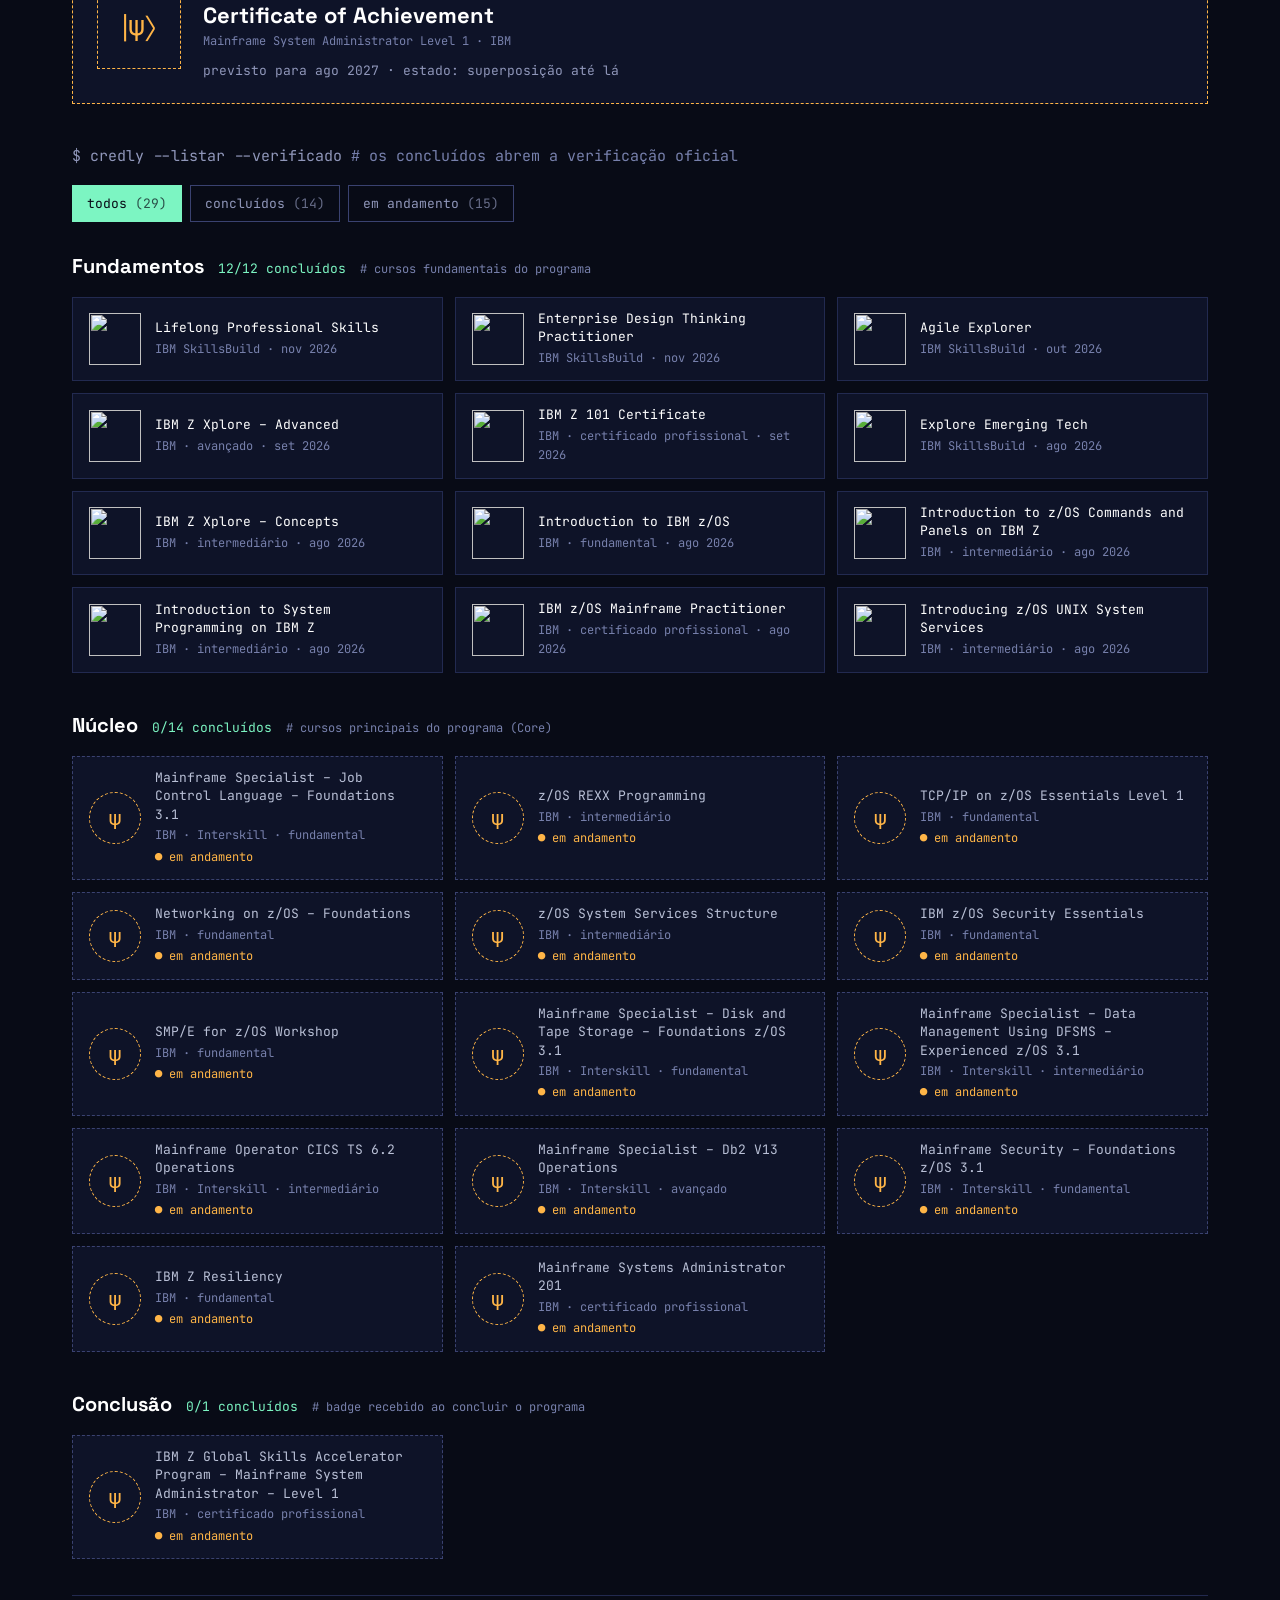
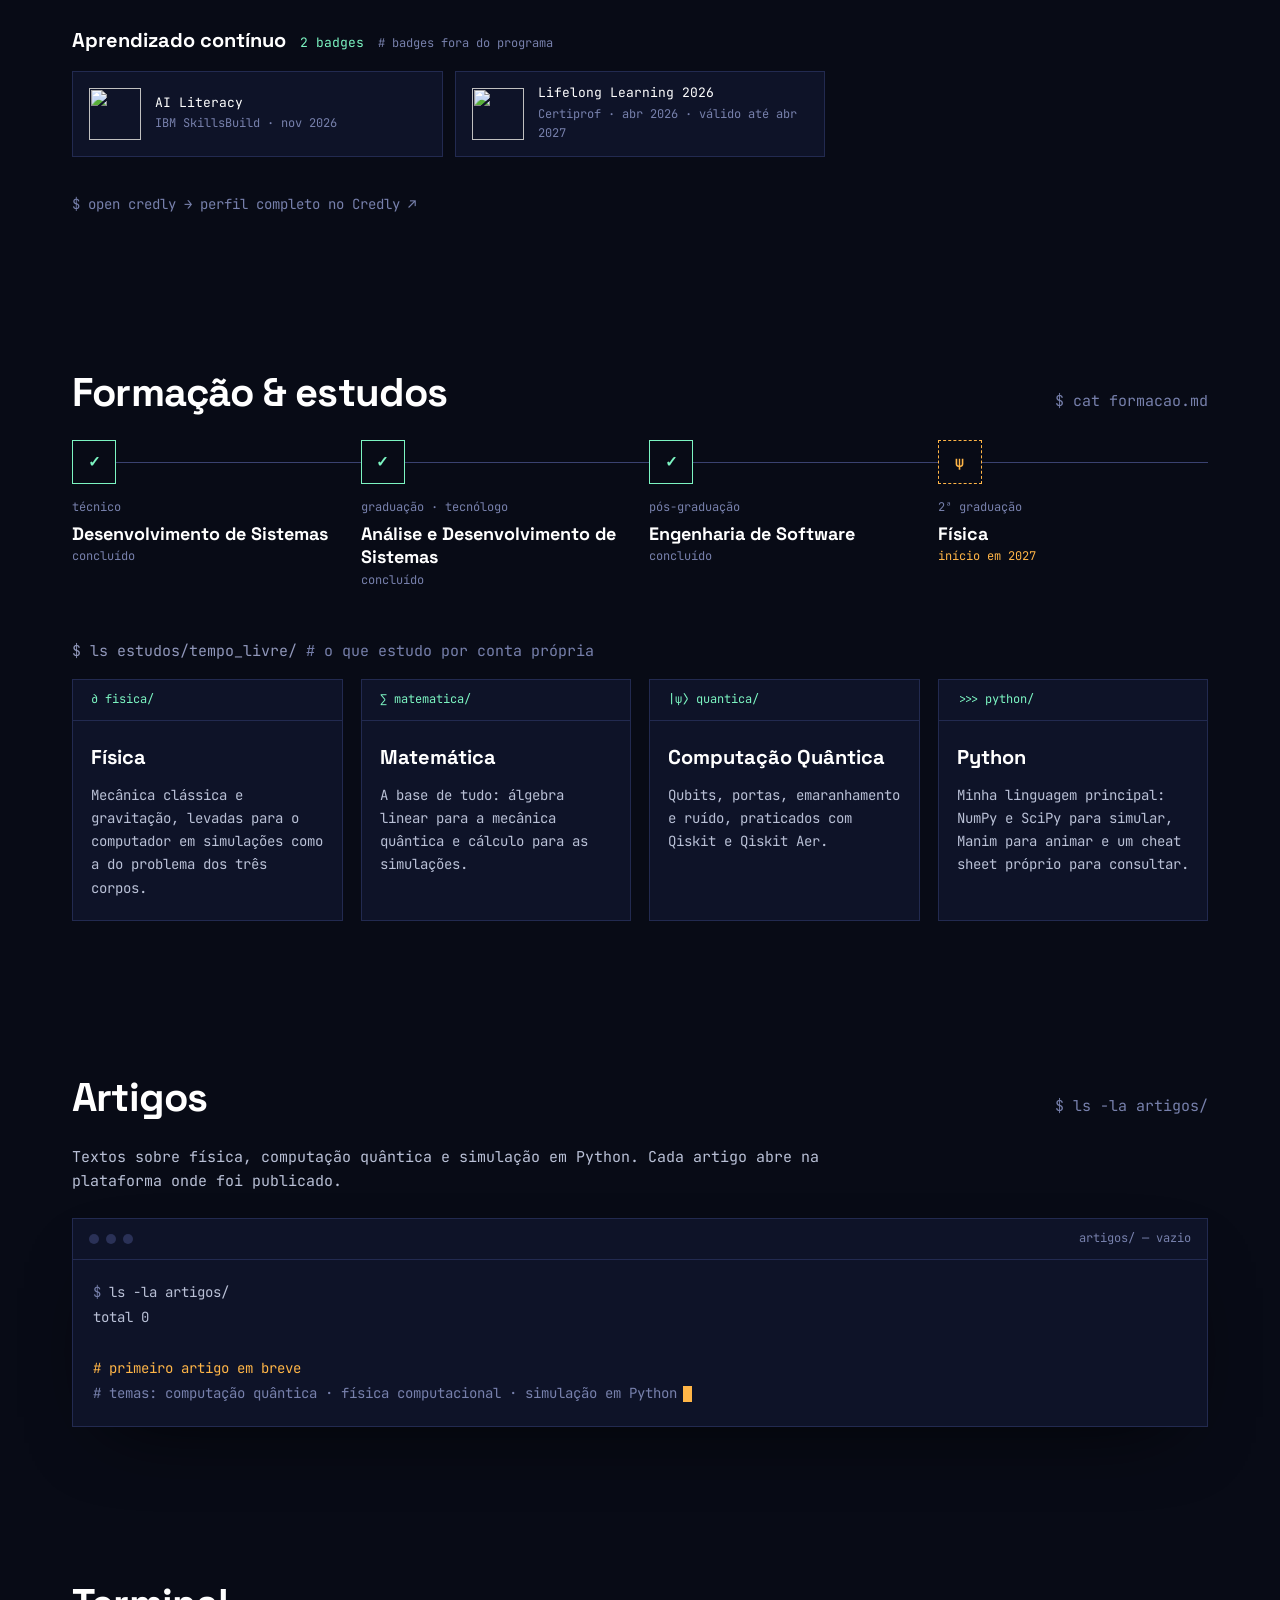
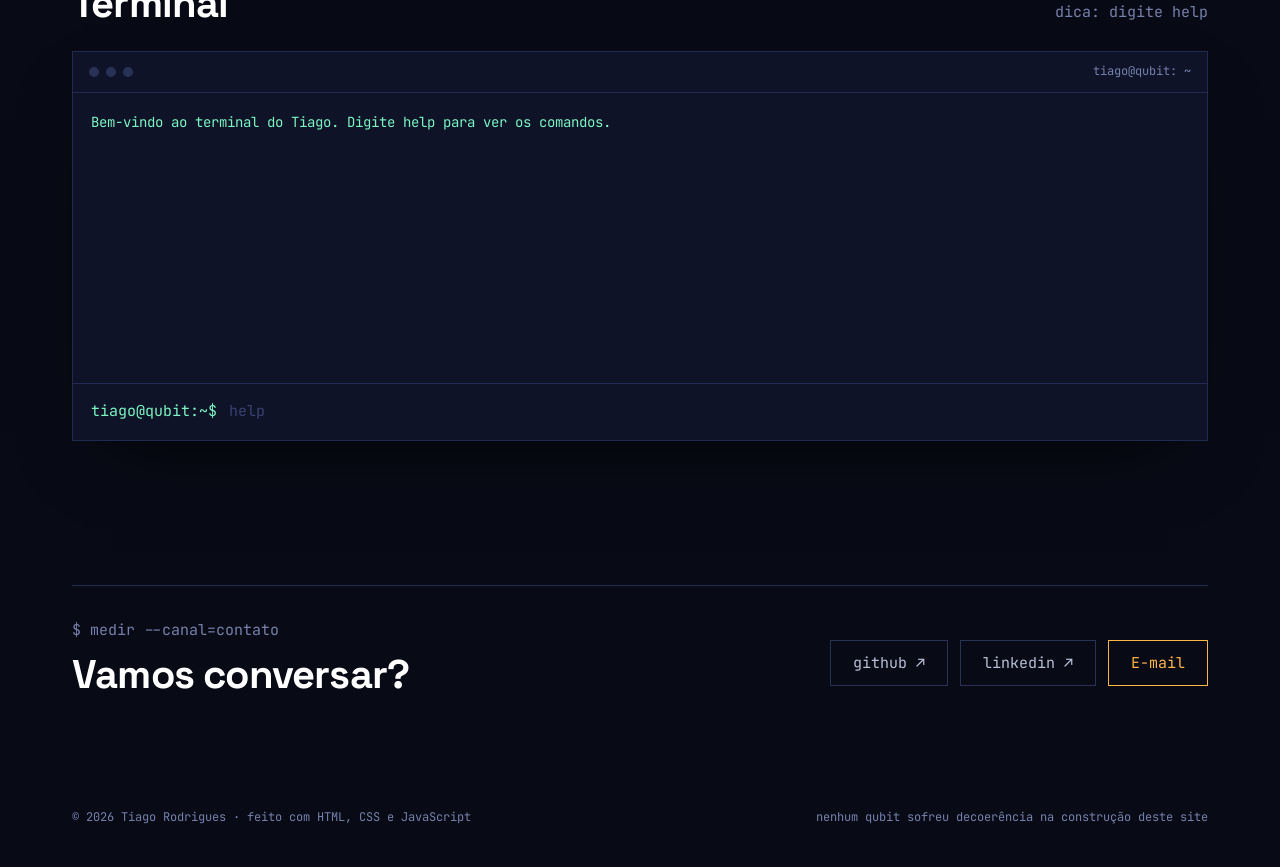
==== commit a89e5b83: "O cofre dp Ártigo: Código em Superposição" ====
--- a/index.html
+++ b/index.html
@@ -16,8 +16,8 @@
   <link rel="preconnect" href="https://fonts.gstatic.com" crossorigin>
   <link href="https://fonts.googleapis.com/css2?family=JetBrains+Mono:wght@400;500;700&family=Space+Grotesk:wght@500;700&display=swap" rel="stylesheet">
 
-  <!-- O "?v=10" força o navegador a baixar a versão nova. Suba o número (10, 11...) sempre que mudar o CSS ou algum .js -->
-  <link rel="stylesheet" href="style.css?v=10">
+  <!-- O "?v=11" força o navegador a baixar a versão nova. Suba o número (12, 13...) sempre que mudar o CSS ou algum .js -->
+  <link rel="stylesheet" href="style.css?v=11">
 </head>
 <body>
 
@@ -216,18 +216,23 @@
         </article>
       </div>
 
-      <!-- Curiosidade: a medalha Arctic Code Vault Contributor do GitHub -->
-      <a class="artico" href="https://github.com/TiagoRodriguesskt/Aprendendo-Python" target="_blank" rel="noopener">
-        <span class="artico-icone" aria-hidden="true">❄</span>
-        <span class="artico-texto">
-          <span class="artico-topo">$ git log --reverse <span class="p"># 2019 · onde tudo começou</span></span>
-          <strong>Tenho código guardado no Ártico</strong>
-          <span>Em 2020, o GitHub gravou o código aberto ativo da plataforma num filme feito para durar mil anos e guardou
-            num cofre em Svalbard, na Noruega. Código meu daquela época entrou nessa coleção; por isso tenho a medalha
-            <em>Arctic Code Vault Contributor</em> no GitHub. Meus primeiros exercícios em Python, de 2019, continuam aqui.</span>
-          <span class="artico-link">ver os exercícios de 2019 ↗</span>
-        </span>
-      </a>
+      <!-- O cofre do Ártico: código de 2020 guardado em Svalbard (bloco 10 do script.js) -->
+      <div class="artico" id="artico">
+        <canvas class="artico-filme" id="artico-filme" width="180" height="180" aria-hidden="true"></canvas>
+        <div class="artico-texto">
+          <span class="artico-topo">$ cd /svalbard/arctic-world-archive <span class="p"># dentro de uma montanha, numa antiga mina de carvão</span></span>
+          <strong>Algum código meu está congelado no Ártico</strong>
+          <p>Em 2 de fevereiro de 2020, o GitHub gravou todo o código aberto ativo da plataforma num filme feito para
+            durar mil anos e guardou num cofre em Svalbard, na Noruega. Código meu entrou nessa foto: é o que diz a
+            medalha <em>Arctic Code Vault Contributor</em>. Mas o repositório não está mais acessível, e eu não sei qual era.
+            Até alguém abrir o cofre e ler o filme, ele continua em <strong class="artico-psi">superposição</strong>.</p>
+          <div class="artico-acoes">
+            <button type="button" class="artico-medir" id="artico-medir">▸ medir o estado</button>
+            <a class="artico-link" href="https://github.com/TiagoRodriguesskt/Aprendendo-Python" target="_blank" rel="noopener">os exercícios de 2019 que sobreviveram ↗</a>
+          </div>
+          <pre class="artico-saida" id="artico-saida" aria-live="polite"></pre>
+        </div>
+      </div>
 
       <p class="mais-projetos"><a href="https://github.com/TiagoRodriguesskt?tab=repositories" target="_blank" rel="noopener">$ ls --all  →  todos os repositórios no GitHub ↗</a></p>
     </section>
@@ -419,8 +424,8 @@
     <span>nenhum qubit sofreu decoerência na construção deste site</span>
   </footer>
 
-  <script src="artigos.js?v=10"></script>
-  <script src="badges.js?v=10"></script>
-  <script src="script.js?v=10"></script>
+  <script src="artigos.js?v=11"></script>
+  <script src="badges.js?v=11"></script>
+  <script src="script.js?v=11"></script>
 </body>
 </html>
--- a/style.css
+++ b/style.css
@@ -594,36 +594,56 @@
 .mais-projetos a { color: var(--apagado); text-decoration: none; transition: color .2s; }
 .mais-projetos a:hover { color: var(--a1); }
 
-/* Curiosidade: o código no cofre do Ártico (Arctic Code Vault) */
+/* O cofre do Ártico: o filme com o código congelado (bloco 10 do script.js) */
 .artico {
   display: flex;
-  gap: 20px;
+  gap: 24px;
   align-items: flex-start;
   margin-top: 22px;
-  padding: 20px 22px;
-  color: var(--texto);
-  text-decoration: none;
-  background: linear-gradient(135deg, rgba(124, 245, 194, .06), rgba(120, 170, 255, .06));
-  border: 1px solid var(--borda);
-  transition: border-color .2s, transform .2s;
-}
-.artico:hover { border-color: var(--a1); transform: translateY(-2px); }
-.artico-icone {
+  padding: 22px;
+  background: linear-gradient(135deg, rgba(120, 190, 255, .07), rgba(124, 245, 194, .04)), var(--painel);
+  border: 1px solid #2B3D66;
+  transition: border-color .4s, box-shadow .4s;
+}
+.artico.medindo { border-color: #8FD3FF; box-shadow: 0 0 28px rgba(143, 211, 255, .18); }
+.artico-filme {
   flex: 0 0 auto;
-  width: 52px;
-  height: 52px;
-  display: flex;
-  align-items: center;
-  justify-content: center;
-  font-size: 26px;
-  color: #BFE3FF;
-  border: 1px solid #3C5A8C;
-  border-radius: 50%;
-}
-.artico-texto { display: flex; flex-direction: column; gap: 6px; min-width: 0; font-size: 14px; line-height: 1.6; }
-.artico-topo { font-size: 12px; color: var(--a1); }
-.artico strong { font-family: var(--titulo); font-size: 18px; color: var(--forte); }
-.artico-link { font-size: 13px; color: var(--a1); }
+  width: 180px;
+  height: 180px;
+  border: 1px solid #2B3D66;
+  background: #070B1A;
+}
+.artico-texto { display: flex; flex-direction: column; gap: 8px; min-width: 0; font-size: 14px; line-height: 1.65; }
+.artico-texto p { margin: 0; }
+.artico-topo { font-size: 12px; color: #8FD3FF; }
+.artico-texto > strong { font-family: var(--titulo); font-size: 19px; color: var(--forte); }
+.artico-psi { color: #8FD3FF; font-weight: 600; }
+.artico-acoes { display: flex; flex-wrap: wrap; align-items: center; gap: 10px 18px; margin-top: 4px; }
+.artico-medir {
+  padding: 8px 14px;
+  font: inherit;
+  font-size: 13px;
+  color: #8FD3FF;
+  background: transparent;
+  border: 1px dashed #8FD3FF;
+  cursor: pointer;
+  transition: background .2s, color .2s;
+}
+.artico-medir:hover { color: var(--fundo); background: #8FD3FF; }
+.artico-medir:disabled { opacity: .5; cursor: wait; }
+.artico-link { font-size: 13px; color: var(--a1); text-decoration: none; }
+.artico-link:hover { text-decoration: underline; }
+.artico-saida {
+  margin: 4px 0 0;
+  font: inherit;
+  font-size: 13px;
+  line-height: 1.7;
+  color: var(--suave);
+  white-space: pre-wrap;
+}
+.artico-saida:empty { display: none; }
+.artico-saida .gelo { color: #8FD3FF; }
+.artico-saida .med { color: var(--a2); }
 
 /* Formação: linha do tempo no estilo fio de qubit */
 .formacao {
@@ -970,8 +990,8 @@
 
   .certificado-final { flex-direction: column; align-items: flex-start; gap: 16px; padding: 20px; }
   .cf-estado { width: 64px; height: 64px; font-size: 22px; }
-  .artico { flex-direction: column; gap: 14px; padding: 18px; }
-  .artico-icone { width: 44px; height: 44px; font-size: 22px; }
+  .artico { flex-direction: column; gap: 16px; padding: 18px; }
+  .artico-filme { width: 100%; height: 120px; }
 }
 
 @media (max-width: 560px) {
